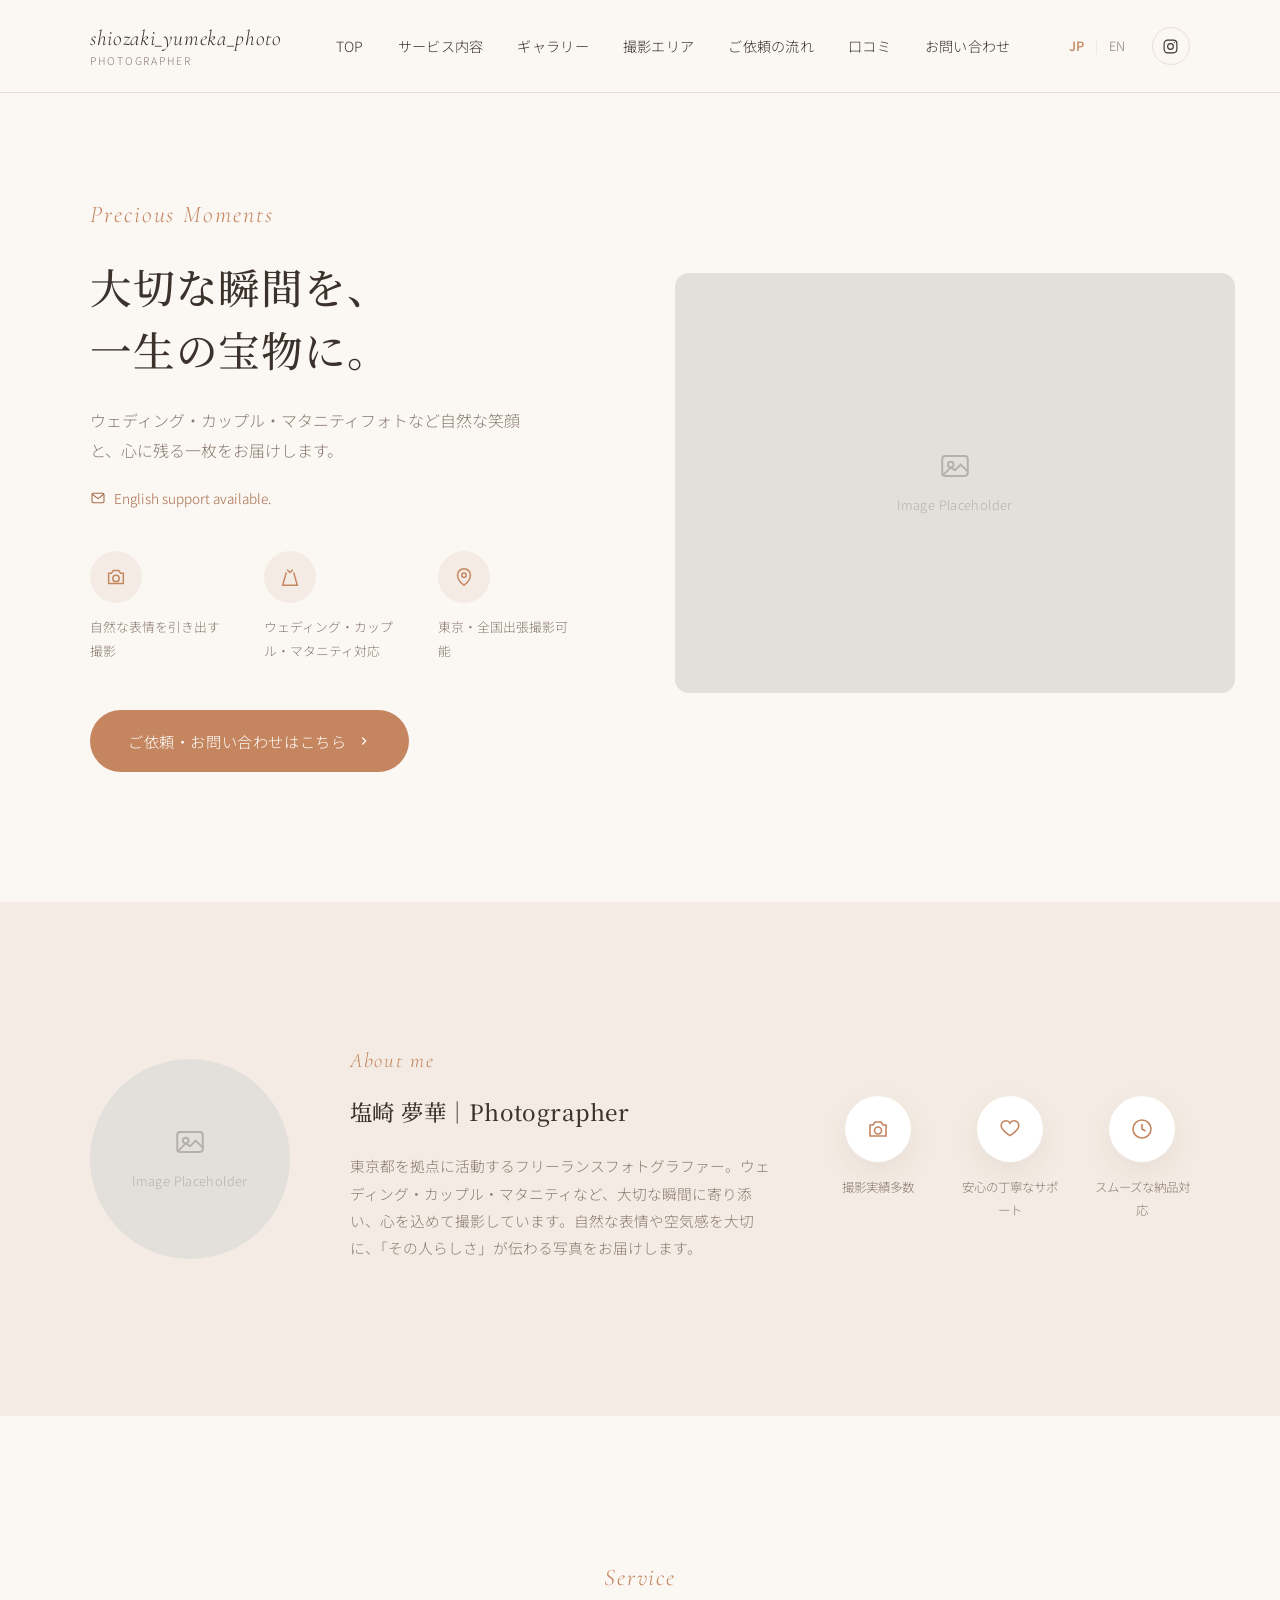
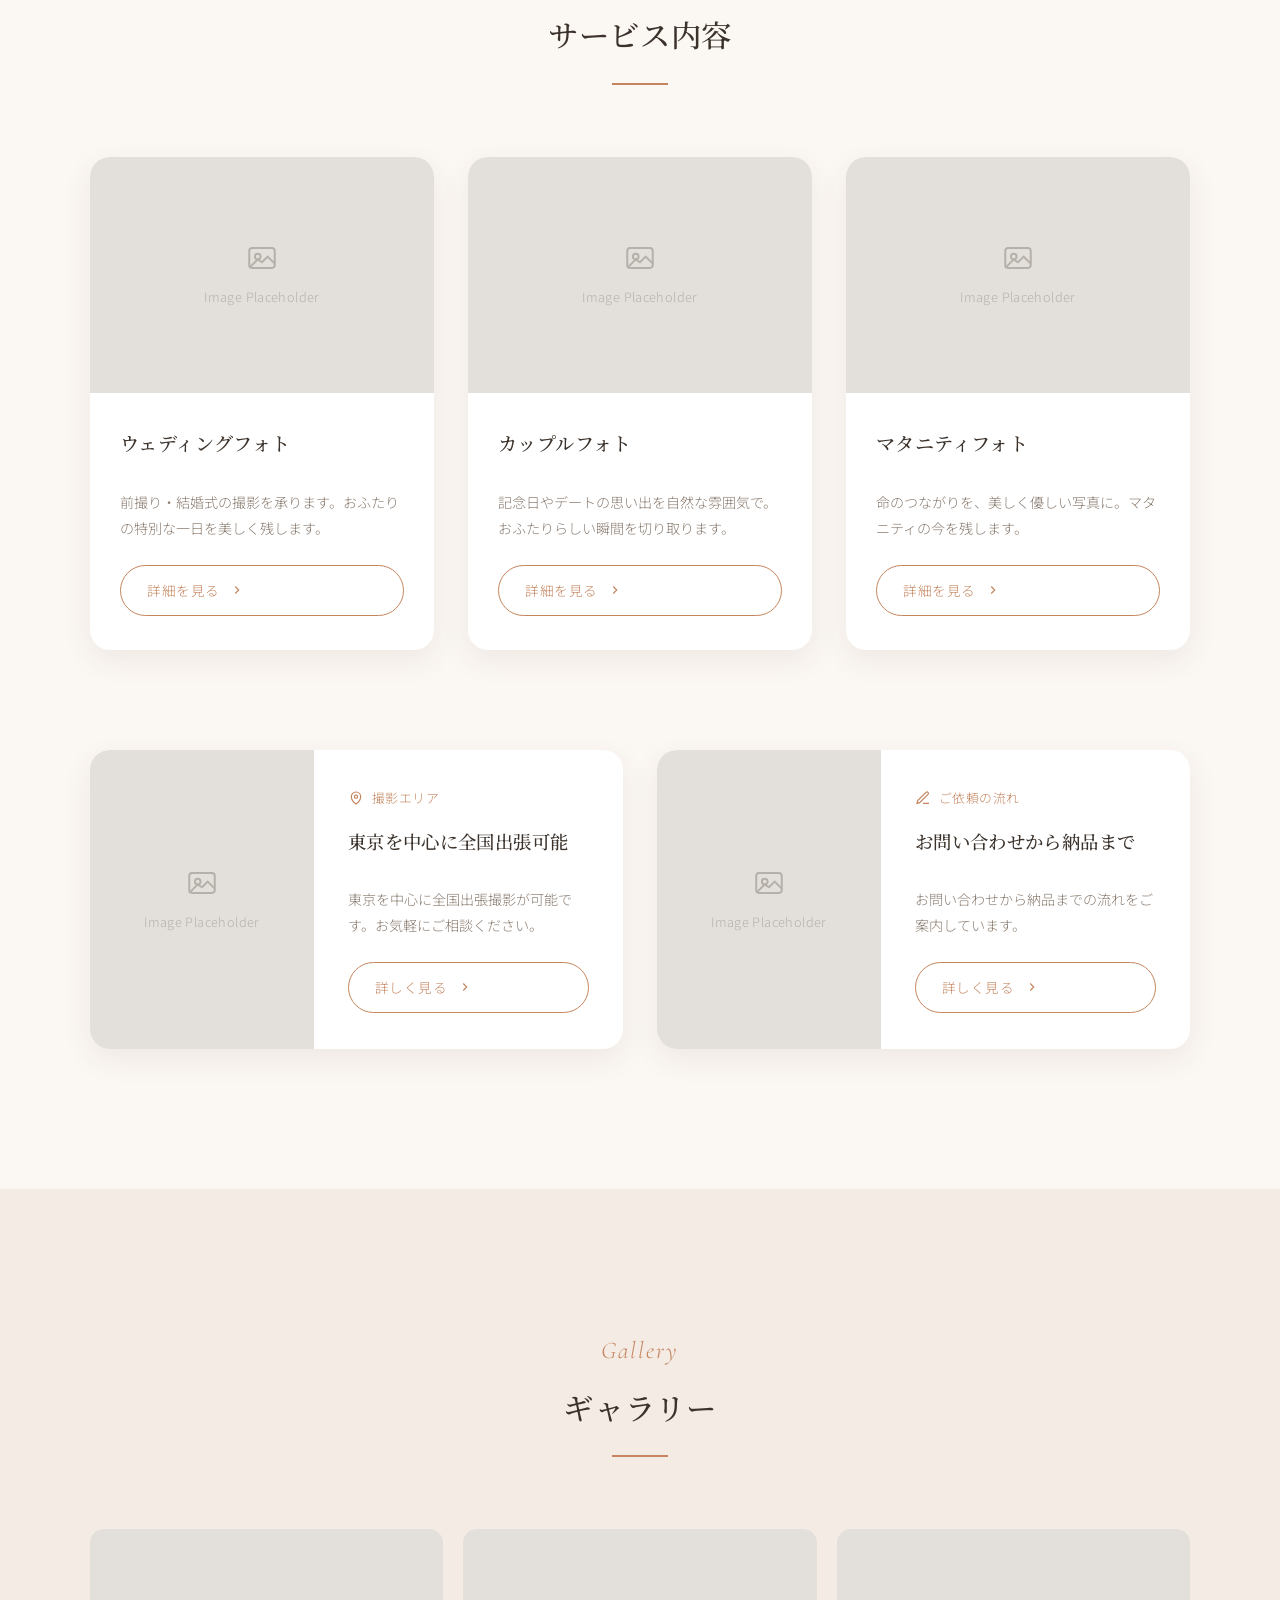
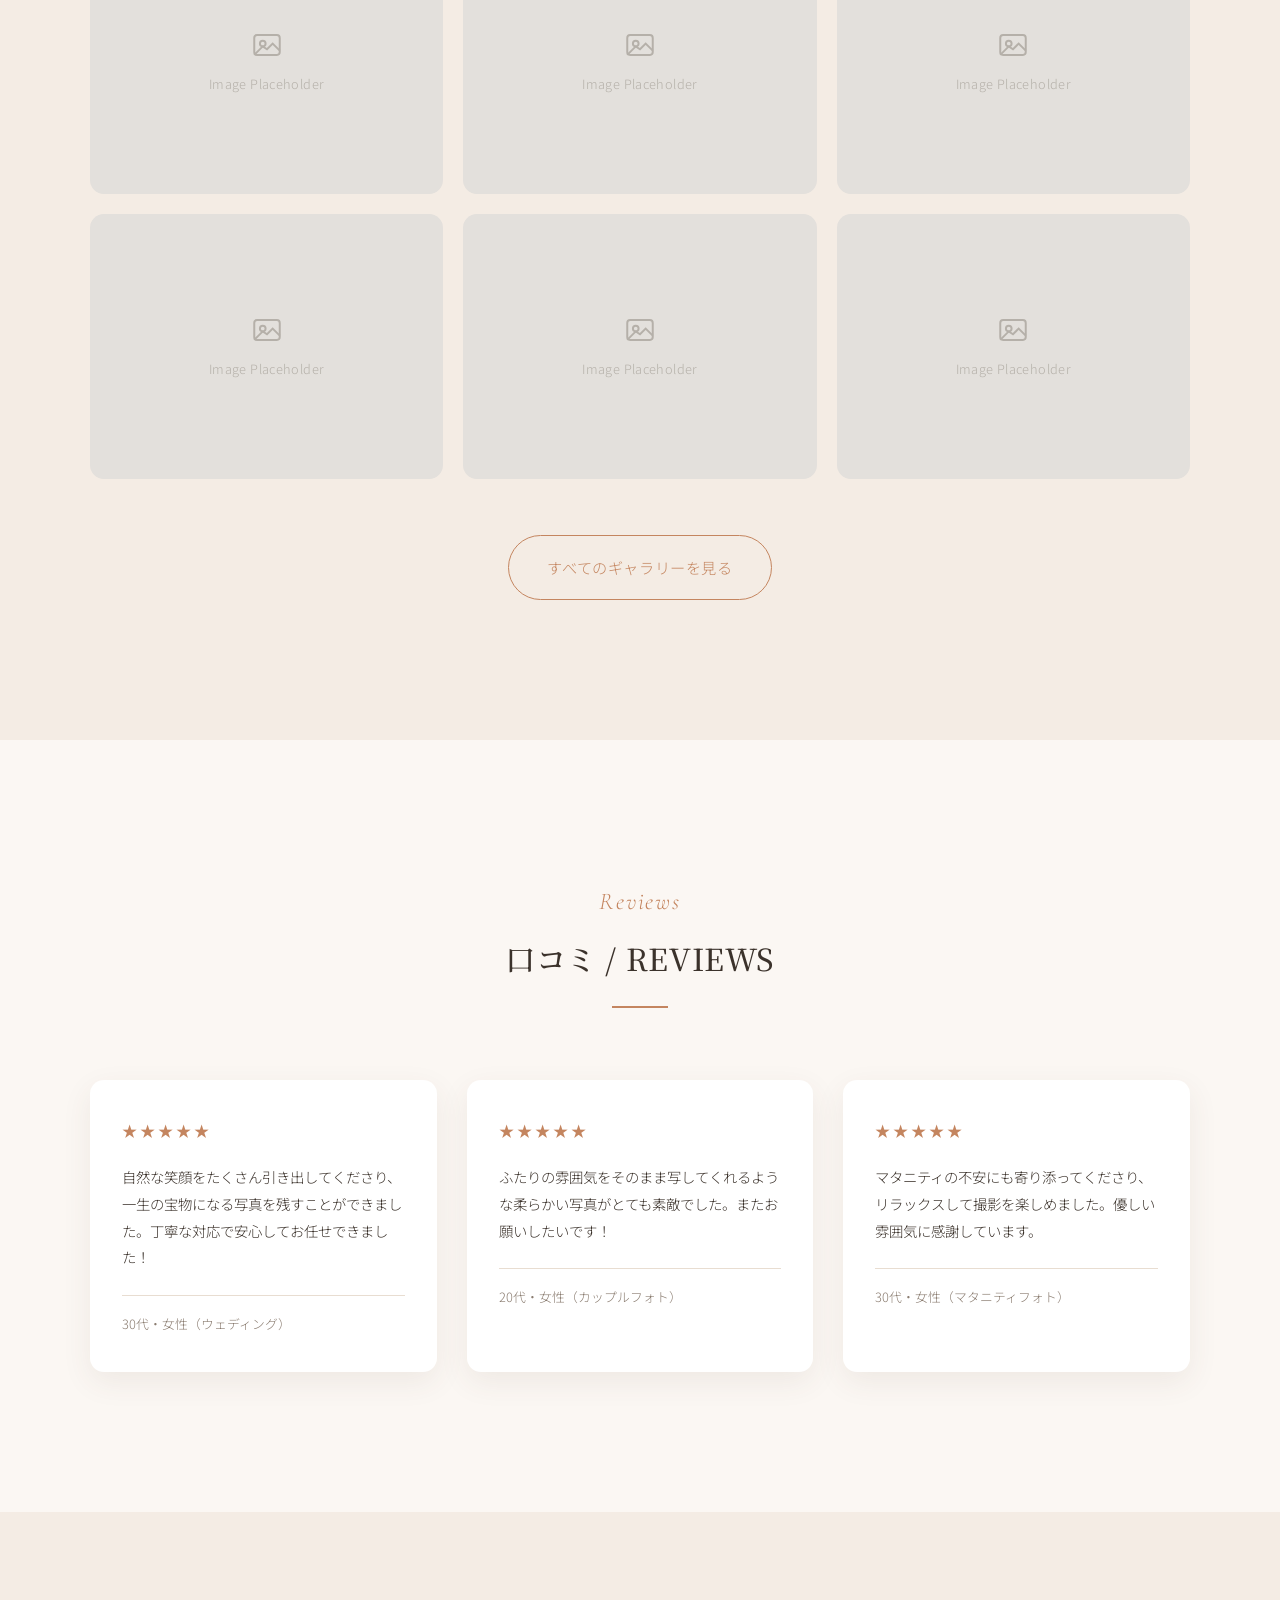
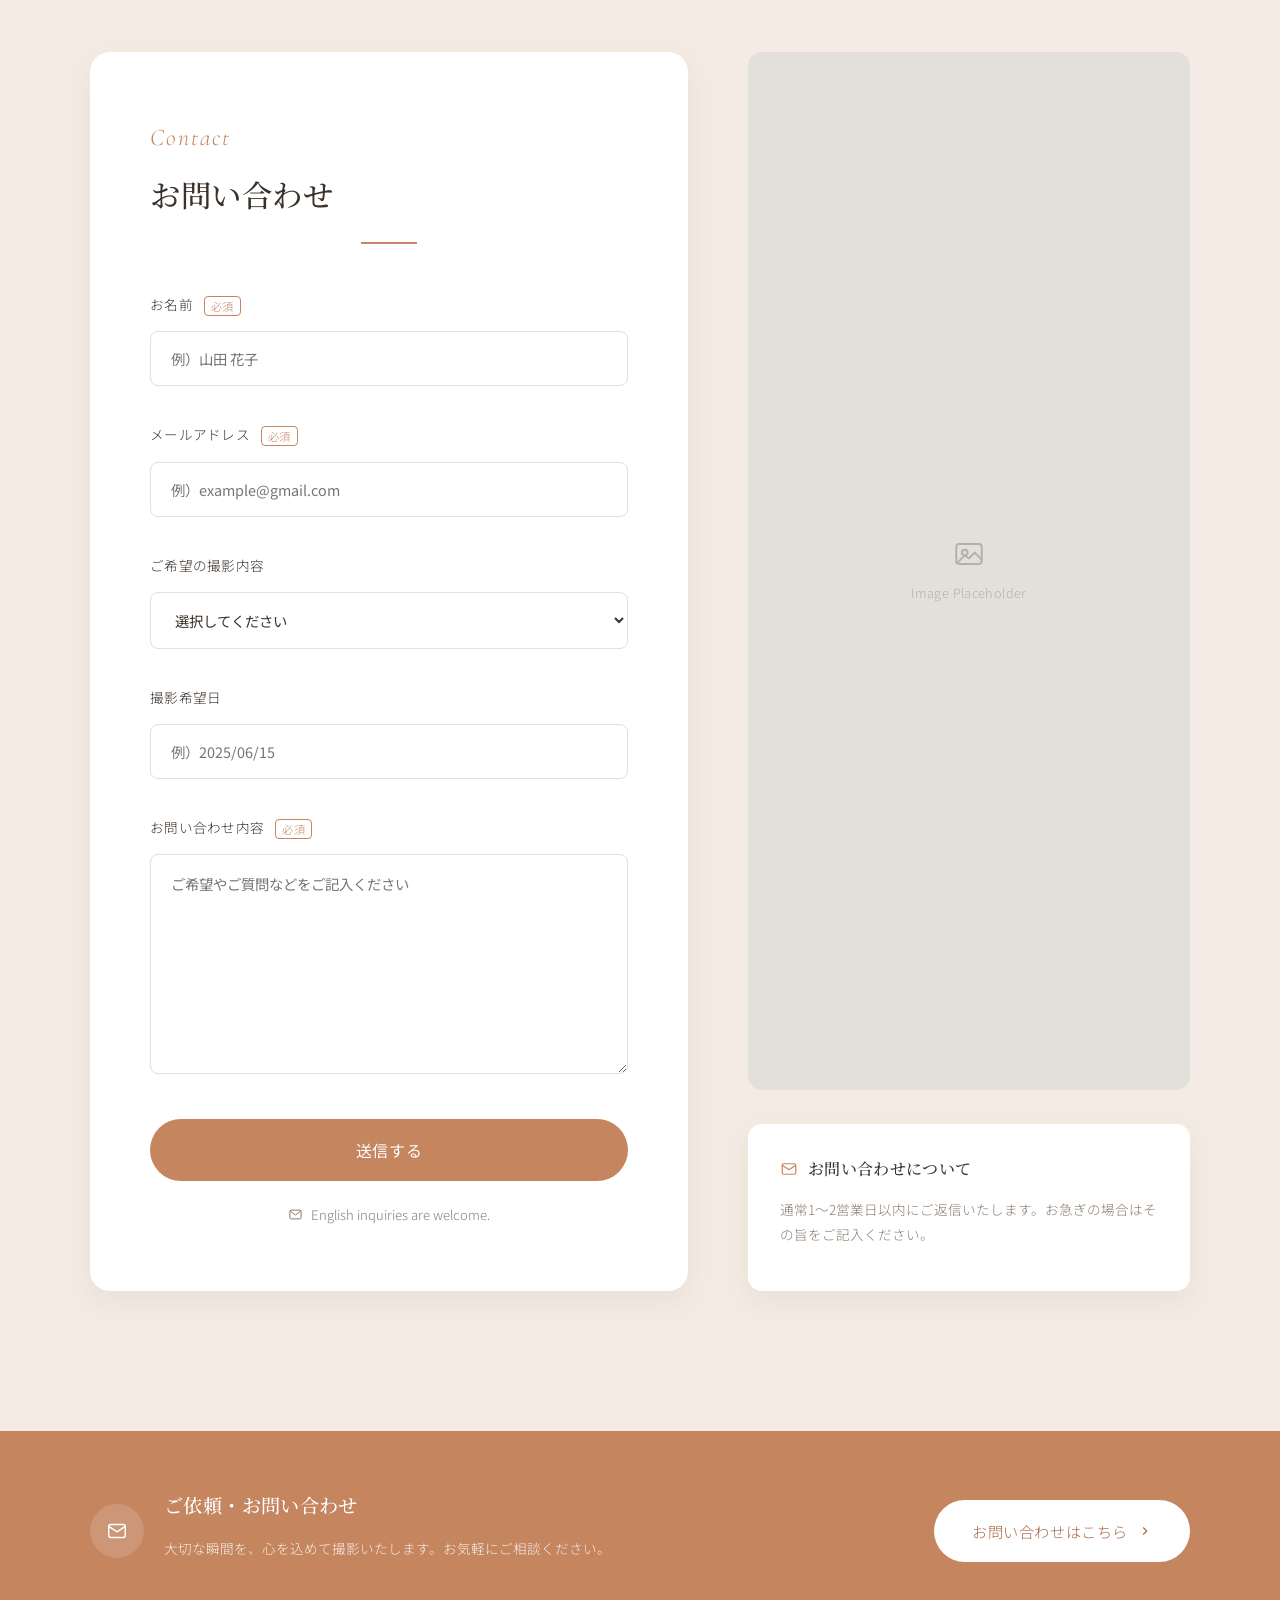
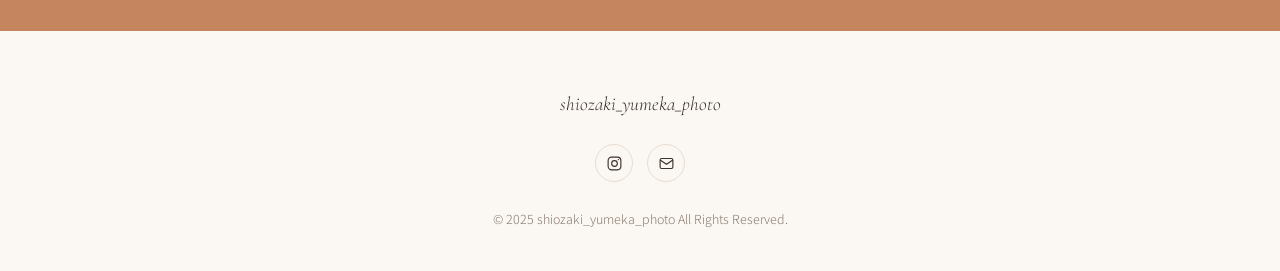
==== index.html @ 01658883 "Build shiozaki_yumeka_photo LP with expanded sections, Instagram links, and English page Add spaciou" ====
<!DOCTYPE html>
<html lang="ja">
<head>
<meta charset="UTF-8">
<meta name="viewport" content="width=device-width, initial-scale=1.0">
<title>shiozaki_yumeka_photo | 塩崎夢華 フォトグラファー</title>
<meta name="description" content="東京を拠点に活動するフォトグラファー・塩崎夢華。ウェディング、カップル、マタニティフォトなど大切な瞬間を自然な一枚に。">
<link rel="stylesheet" href="css/style.css">
</head>
<body>

<!-- ============ HEADER ============ -->
<header class="site-header">
  <div class="container">
    <a href="#top" class="brand">
      <span class="brand-name">shiozaki_yumeka_photo</span>
      <span class="brand-sub">Photographer</span>
    </a>

    <nav class="main-nav">
      <ul>
        <li><a href="#top">TOP</a></li>
        <li><a href="#service">サービス内容</a></li>
        <li><a href="#gallery">ギャラリー</a></li>
        <li><a href="#area">撮影エリア</a></li>
        <li><a href="#flow">ご依頼の流れ</a></li>
        <li><a href="#reviews">口コミ</a></li>
        <li><a href="#contact">お問い合わせ</a></li>
      </ul>
    </nav>

    <div class="header-actions">
      <div class="lang-switch">
        <a href="index.html" class="active">JP</a>
        <span class="divider">|</span>
        <a href="en/index.html">EN</a>
      </div>
      <a class="icon-btn" href="https://www.instagram.com/shiozaki_yumeka_photo/" target="_blank" rel="noopener" aria-label="Instagram">
        <svg viewBox="0 0 24 24" fill="none" stroke="currentColor" stroke-width="1.6"><rect x="3" y="3" width="18" height="18" rx="5"/><circle cx="12" cy="12" r="4"/><circle cx="17.5" cy="6.5" r="1" fill="currentColor" stroke="none"/></svg>
      </a>
      <button class="nav-toggle" aria-label="メニュー">
        <span></span><span></span><span></span>
      </button>
    </div>
  </div>
</header>

<!-- ============ HERO ============ -->
<section class="hero" id="top">
  <div class="container">
    <div class="hero-copy">
      <span class="eyebrow">Precious Moments</span>
      <h1>大切な瞬間を、<br>一生の宝物に。</h1>
      <p class="lead">ウェディング・カップル・マタニティフォトなど自然な笑顔と、心に残る一枚をお届けします。</p>
      <div class="support-note">
        <svg viewBox="0 0 24 24" fill="none" stroke="currentColor" stroke-width="1.6"><path d="M3 6l9 7 9-7"/><rect x="3" y="5" width="18" height="14" rx="2"/></svg>
        English support available.
      </div>

      <ul class="hero-features">
        <li>
          <span class="icon-circle">
            <svg viewBox="0 0 24 24" fill="none" stroke="currentColor" stroke-width="1.6"><path d="M4 8h3l2-3h6l2 3h3v11H4z"/><circle cx="12" cy="13.5" r="3.5"/></svg>
          </span>
          自然な表情を引き出す撮影
        </li>
        <li>
          <span class="icon-circle">
            <svg viewBox="0 0 24 24" fill="none" stroke="currentColor" stroke-width="1.6"><path d="M9 4l3 3 3-3M8 7l-4 14h16L16 7"/></svg>
          </span>
          ウェディング・カップル・マタニティ対応
        </li>
        <li>
          <span class="icon-circle">
            <svg viewBox="0 0 24 24" fill="none" stroke="currentColor" stroke-width="1.6"><path d="M12 21s-7-5.2-7-11a7 7 0 0 1 14 0c0 5.8-7 11-7 11z"/><circle cx="12" cy="10" r="2.4"/></svg>
          </span>
          東京・全国出張撮影可能
        </li>
      </ul>

      <a href="#contact" class="btn">
        ご依頼・お問い合わせはこちら
        <svg viewBox="0 0 24 24" fill="none" stroke="currentColor" stroke-width="2"><path d="M9 6l6 6-6 6"/></svg>
      </a>
    </div>

    <div class="hero-media">
      <div class="ph">
        <div class="ph-inner">
          <svg viewBox="0 0 24 24" fill="none" stroke="currentColor" stroke-width="1.4"><rect x="3" y="5" width="18" height="14" rx="2"/><circle cx="9" cy="11" r="2"/><path d="M21 16l-5-5-4 4-3-2-6 6"/></svg>
          Image Placeholder
        </div>
      </div>
    </div>
  </div>
</section>

<!-- ============ ABOUT ============ -->
<section class="about" id="about">
  <div class="container">
    <div class="about-photo">
      <div class="ph">
        <div class="ph-inner">
          <svg viewBox="0 0 24 24" fill="none" stroke="currentColor" stroke-width="1.4"><rect x="3" y="5" width="18" height="14" rx="2"/><circle cx="9" cy="11" r="2"/><path d="M21 16l-5-5-4 4-3-2-6 6"/></svg>
          Image Placeholder
        </div>
      </div>
    </div>

    <div class="about-body">
      <span class="eyebrow">About me</span>
      <h3>塩崎 夢華｜Photographer</h3>
      <p>東京都を拠点に活動するフリーランスフォトグラファー。ウェディング・カップル・マタニティなど、大切な瞬間に寄り添い、心を込めて撮影しています。自然な表情や空気感を大切に、「その人らしさ」が伝わる写真をお届けします。</p>
    </div>

    <ul class="about-stats">
      <li>
        <span class="icon-circle">
          <svg viewBox="0 0 24 24" fill="none" stroke="currentColor" stroke-width="1.6"><path d="M4 8h3l2-3h6l2 3h3v11H4z"/><circle cx="12" cy="13.5" r="3.5"/></svg>
        </span>
        撮影実績多数
      </li>
      <li>
        <span class="icon-circle">
          <svg viewBox="0 0 24 24" fill="none" stroke="currentColor" stroke-width="1.6"><path d="M20.8 8.6c0 5-8.8 10-8.8 10s-8.8-5-8.8-10a4.8 4.8 0 0 1 8.8-2.6 4.8 4.8 0 0 1 8.8 2.6z"/></svg>
        </span>
        安心の丁寧なサポート
      </li>
      <li>
        <span class="icon-circle">
          <svg viewBox="0 0 24 24" fill="none" stroke="currentColor" stroke-width="1.6"><circle cx="12" cy="12" r="9"/><path d="M12 7v5l3.5 2"/></svg>
        </span>
        スムーズな納品対応
      </li>
    </ul>
  </div>
</section>

<!-- ============ SERVICE ============ -->
<section class="service" id="service">
  <div class="container">
    <div class="section-head">
      <span class="eyebrow">Service</span>
      <h2>サービス内容</h2>
    </div>

    <div class="service-grid">
      <div class="card">
        <div class="ph">
          <div class="ph-inner">
            <svg viewBox="0 0 24 24" fill="none" stroke="currentColor" stroke-width="1.4"><rect x="3" y="5" width="18" height="14" rx="2"/><circle cx="9" cy="11" r="2"/><path d="M21 16l-5-5-4 4-3-2-6 6"/></svg>
            Image Placeholder
          </div>
        </div>
        <div class="card-body">
          <h3>ウェディングフォト</h3>
          <p>前撮り・結婚式の撮影を承ります。おふたりの特別な一日を美しく残します。</p>
          <a href="#contact" class="btn outline small">
            詳細を見る
            <svg viewBox="0 0 24 24" fill="none" stroke="currentColor" stroke-width="2"><path d="M9 6l6 6-6 6"/></svg>
          </a>
        </div>
      </div>

      <div class="card">
        <div class="ph">
          <div class="ph-inner">
            <svg viewBox="0 0 24 24" fill="none" stroke="currentColor" stroke-width="1.4"><rect x="3" y="5" width="18" height="14" rx="2"/><circle cx="9" cy="11" r="2"/><path d="M21 16l-5-5-4 4-3-2-6 6"/></svg>
            Image Placeholder
          </div>
        </div>
        <div class="card-body">
          <h3>カップルフォト</h3>
          <p>記念日やデートの思い出を自然な雰囲気で。おふたりらしい瞬間を切り取ります。</p>
          <a href="#contact" class="btn outline small">
            詳細を見る
            <svg viewBox="0 0 24 24" fill="none" stroke="currentColor" stroke-width="2"><path d="M9 6l6 6-6 6"/></svg>
          </a>
        </div>
      </div>

      <div class="card">
        <div class="ph">
          <div class="ph-inner">
            <svg viewBox="0 0 24 24" fill="none" stroke="currentColor" stroke-width="1.4"><rect x="3" y="5" width="18" height="14" rx="2"/><circle cx="9" cy="11" r="2"/><path d="M21 16l-5-5-4 4-3-2-6 6"/></svg>
            Image Placeholder
          </div>
        </div>
        <div class="card-body">
          <h3>マタニティフォト</h3>
          <p>命のつながりを、美しく優しい写真に。マタニティの今を残します。</p>
          <a href="#contact" class="btn outline small">
            詳細を見る
            <svg viewBox="0 0 24 24" fill="none" stroke="currentColor" stroke-width="2"><path d="M9 6l6 6-6 6"/></svg>
          </a>
        </div>
      </div>
    </div>
  </div>
</section>

<!-- ============ AREA & FLOW (near Service) ============ -->
<section class="area-flow">
  <div class="container">
    <div class="area-flow-grid">
      <div class="card" id="area">
        <div class="ph">
          <div class="ph-inner">
            <svg viewBox="0 0 24 24" fill="none" stroke="currentColor" stroke-width="1.4"><rect x="3" y="5" width="18" height="14" rx="2"/><circle cx="9" cy="11" r="2"/><path d="M21 16l-5-5-4 4-3-2-6 6"/></svg>
            Image Placeholder
          </div>
        </div>
        <div class="card-body">
          <span class="tag">
            <svg viewBox="0 0 24 24" fill="none" stroke="currentColor" stroke-width="1.8"><path d="M12 21s-7-5.2-7-11a7 7 0 0 1 14 0c0 5.8-7 11-7 11z"/><circle cx="12" cy="10" r="2.4"/></svg>
            撮影エリア
          </span>
          <h3>東京を中心に全国出張可能</h3>
          <p>東京を中心に全国出張撮影が可能です。お気軽にご相談ください。</p>
          <a href="#contact" class="btn outline small">
            詳しく見る
            <svg viewBox="0 0 24 24" fill="none" stroke="currentColor" stroke-width="2"><path d="M9 6l6 6-6 6"/></svg>
          </a>
        </div>
      </div>

      <div class="card" id="flow">
        <div class="ph">
          <div class="ph-inner">
            <svg viewBox="0 0 24 24" fill="none" stroke="currentColor" stroke-width="1.4"><rect x="3" y="5" width="18" height="14" rx="2"/><circle cx="9" cy="11" r="2"/><path d="M21 16l-5-5-4 4-3-2-6 6"/></svg>
            Image Placeholder
          </div>
        </div>
        <div class="card-body">
          <span class="tag">
            <svg viewBox="0 0 24 24" fill="none" stroke="currentColor" stroke-width="1.8"><path d="M12 20h9M16.5 3.5a2.1 2.1 0 0 1 3 3L7 19l-4 1 1-4z"/></svg>
            ご依頼の流れ
          </span>
          <h3>お問い合わせから納品まで</h3>
          <p>お問い合わせから納品までの流れをご案内しています。</p>
          <a href="#contact" class="btn outline small">
            詳しく見る
            <svg viewBox="0 0 24 24" fill="none" stroke="currentColor" stroke-width="2"><path d="M9 6l6 6-6 6"/></svg>
          </a>
        </div>
      </div>
    </div>
  </div>
</section>

<!-- ============ GALLERY ============ -->
<section class="gallery" id="gallery">
  <div class="container">
    <div class="section-head">
      <span class="eyebrow">Gallery</span>
      <h2>ギャラリー</h2>
    </div>

    <div class="gallery-grid">
      <div class="ph"><div class="ph-inner"><svg viewBox="0 0 24 24" fill="none" stroke="currentColor" stroke-width="1.4"><rect x="3" y="5" width="18" height="14" rx="2"/><circle cx="9" cy="11" r="2"/><path d="M21 16l-5-5-4 4-3-2-6 6"/></svg>Image Placeholder</div></div>
      <div class="ph"><div class="ph-inner"><svg viewBox="0 0 24 24" fill="none" stroke="currentColor" stroke-width="1.4"><rect x="3" y="5" width="18" height="14" rx="2"/><circle cx="9" cy="11" r="2"/><path d="M21 16l-5-5-4 4-3-2-6 6"/></svg>Image Placeholder</div></div>
      <div class="ph"><div class="ph-inner"><svg viewBox="0 0 24 24" fill="none" stroke="currentColor" stroke-width="1.4"><rect x="3" y="5" width="18" height="14" rx="2"/><circle cx="9" cy="11" r="2"/><path d="M21 16l-5-5-4 4-3-2-6 6"/></svg>Image Placeholder</div></div>
      <div class="ph"><div class="ph-inner"><svg viewBox="0 0 24 24" fill="none" stroke="currentColor" stroke-width="1.4"><rect x="3" y="5" width="18" height="14" rx="2"/><circle cx="9" cy="11" r="2"/><path d="M21 16l-5-5-4 4-3-2-6 6"/></svg>Image Placeholder</div></div>
      <div class="ph"><div class="ph-inner"><svg viewBox="0 0 24 24" fill="none" stroke="currentColor" stroke-width="1.4"><rect x="3" y="5" width="18" height="14" rx="2"/><circle cx="9" cy="11" r="2"/><path d="M21 16l-5-5-4 4-3-2-6 6"/></svg>Image Placeholder</div></div>
      <div class="ph"><div class="ph-inner"><svg viewBox="0 0 24 24" fill="none" stroke="currentColor" stroke-width="1.4"><rect x="3" y="5" width="18" height="14" rx="2"/><circle cx="9" cy="11" r="2"/><path d="M21 16l-5-5-4 4-3-2-6 6"/></svg>Image Placeholder</div></div>
    </div>

    <div class="gallery-cta">
      <a href="#" class="btn outline">すべてのギャラリーを見る</a>
    </div>
  </div>
</section>

<!-- ============ REVIEWS ============ -->
<section class="reviews" id="reviews">
  <div class="container">
    <div class="section-head">
      <span class="eyebrow">Reviews</span>
      <h2>口コミ / REVIEWS</h2>
    </div>

    <div class="reviews-grid">
      <div class="review-card">
        <div class="stars">★★★★★</div>
        <p>自然な笑顔をたくさん引き出してくださり、一生の宝物になる写真を残すことができました。丁寧な対応で安心してお任せできました！</p>
        <div class="review-meta">30代・女性（ウェディング）</div>
      </div>
      <div class="review-card">
        <div class="stars">★★★★★</div>
        <p>ふたりの雰囲気をそのまま写してくれるような柔らかい写真がとても素敵でした。またお願いしたいです！</p>
        <div class="review-meta">20代・女性（カップルフォト）</div>
      </div>
      <div class="review-card">
        <div class="stars">★★★★★</div>
        <p>マタニティの不安にも寄り添ってくださり、リラックスして撮影を楽しめました。優しい雰囲気に感謝しています。</p>
        <div class="review-meta">30代・女性（マタニティフォト）</div>
      </div>
    </div>
  </div>
</section>

<!-- ============ CONTACT ============ -->
<section class="contact" id="contact">
  <div class="container">
    <form class="contact-form">
      <div class="section-head" style="text-align:left; margin-bottom:48px;">
        <span class="eyebrow">Contact</span>
        <h2 style="text-align:left;">お問い合わせ</h2>
      </div>

      <div class="field">
        <label>お名前 <span class="req">必須</span></label>
        <input type="text" placeholder="例）山田 花子">
      </div>

      <div class="field">
        <label>メールアドレス <span class="req">必須</span></label>
        <input type="email" placeholder="例）example@gmail.com">
      </div>

      <div class="field">
        <label>ご希望の撮影内容</label>
        <select>
          <option>選択してください</option>
          <option>ウェディングフォト</option>
          <option>カップルフォト</option>
          <option>マタニティフォト</option>
          <option>その他</option>
        </select>
      </div>

      <div class="field">
        <label>撮影希望日</label>
        <input type="text" placeholder="例）2025/06/15">
      </div>

      <div class="field">
        <label>お問い合わせ内容 <span class="req">必須</span></label>
        <textarea placeholder="ご希望やご質問などをご記入ください"></textarea>
      </div>

      <button type="submit" class="btn">送信する</button>

      <div class="form-note">
        <svg viewBox="0 0 24 24" fill="none" stroke="currentColor" stroke-width="1.6"><path d="M3 6l9 7 9-7"/><rect x="3" y="5" width="18" height="14" rx="2"/></svg>
        English inquiries are welcome.
      </div>
    </form>

    <div class="contact-media">
      <div class="ph">
        <div class="ph-inner">
          <svg viewBox="0 0 24 24" fill="none" stroke="currentColor" stroke-width="1.4"><rect x="3" y="5" width="18" height="14" rx="2"/><circle cx="9" cy="11" r="2"/><path d="M21 16l-5-5-4 4-3-2-6 6"/></svg>
          Image Placeholder
        </div>
      </div>

      <div class="contact-info-card">
        <h4>
          <svg viewBox="0 0 24 24" fill="none" stroke="currentColor" stroke-width="1.6"><rect x="3" y="5" width="18" height="14" rx="2"/><path d="M3 7l9 6 9-6"/></svg>
          お問い合わせについて
        </h4>
        <p>通常1〜2営業日以内にご返信いたします。お急ぎの場合はその旨をご記入ください。</p>
      </div>
    </div>
  </div>
</section>

<!-- ============ CTA BANNER ============ -->
<section class="cta-banner">
  <div class="container">
    <div class="cta-banner-left">
      <span class="icon-circle">
        <svg viewBox="0 0 24 24" fill="none" stroke="currentColor" stroke-width="1.6"><rect x="3" y="5" width="18" height="14" rx="2"/><path d="M3 7l9 6 9-6"/></svg>
      </span>
      <div>
        <h3>ご依頼・お問い合わせ</h3>
        <p>大切な瞬間を、心を込めて撮影いたします。お気軽にご相談ください。</p>
      </div>
    </div>
    <a href="#contact" class="btn">
      お問い合わせはこちら
      <svg viewBox="0 0 24 24" fill="none" stroke="currentColor" stroke-width="2"><path d="M9 6l6 6-6 6"/></svg>
    </a>
  </div>
</section>

<!-- ============ FOOTER ============ -->
<footer class="site-footer">
  <div class="container">
    <div class="footer-brand">shiozaki_yumeka_photo</div>
    <div class="footer-social">
      <a class="icon-btn" href="https://www.instagram.com/shiozaki_yumeka_photo/" target="_blank" rel="noopener" aria-label="Instagram">
        <svg viewBox="0 0 24 24" fill="none" stroke="currentColor" stroke-width="1.6"><rect x="3" y="3" width="18" height="18" rx="5"/><circle cx="12" cy="12" r="4"/><circle cx="17.5" cy="6.5" r="1" fill="currentColor" stroke="none"/></svg>
      </a>
      <a class="icon-btn" href="mailto:info@example.com" aria-label="Mail">
        <svg viewBox="0 0 24 24" fill="none" stroke="currentColor" stroke-width="1.6"><rect x="3" y="5" width="18" height="14" rx="2"/><path d="M3 7l9 6 9-6"/></svg>
      </a>
    </div>
    <div class="footer-bottom">© 2025 shiozaki_yumeka_photo All Rights Reserved.</div>
  </div>
</footer>

<script src="js/main.js"></script>
</body>
</html>
---- css/style.css ----
/* ===========================================================
   shiozaki_yumeka_photo — LP stylesheet
   =========================================================== */

@import url('https://fonts.googleapis.com/css2?family=Noto+Serif+JP:wght@400;500;600&family=Noto+Sans+JP:wght@300;400;500;700&family=Cormorant+Garamond:ital@0;1&display=swap');

:root {
  --bg: #fbf7f3;
  --bg-alt: #f4ece4;
  --bg-card: #ffffff;
  --accent: #c4855f;
  --accent-dark: #a86a48;
  --text: #3b322b;
  --text-light: #8a7c70;
  --border: #e8ddd1;
  --ph-bg: #e3e0dc;
  --ph-icon: #b5b0a9;
  --shadow: 0 10px 30px rgba(90, 65, 45, 0.08);
  --radius-lg: 20px;
  --radius-md: 14px;
  --radius-sm: 8px;
  --section-pad: 140px;
}

* { box-sizing: border-box; }

html { scroll-behavior: smooth; }

html, body {
  overflow-x: hidden;
  max-width: 100%;
}

body {
  margin: 0;
  font-family: "Noto Sans JP", "Hiragino Sans", sans-serif;
  color: var(--text);
  background: var(--bg);
  line-height: 1.85;
  font-weight: 300;
  -webkit-font-smoothing: antialiased;
}

h1, h2, h3, h4 {
  font-family: "Noto Serif JP", serif;
  font-weight: 500;
  margin: 0;
  letter-spacing: 0.02em;
}

a { text-decoration: none; color: inherit; }
ul { list-style: none; margin: 0; padding: 0; }
img { max-width: 100%; display: block; }
button { font-family: inherit; cursor: pointer; }

.container {
  max-width: 1180px;
  margin: 0 auto;
  padding: 0 40px;
}

.eyebrow {
  display: block;
  font-family: "Cormorant Garamond", serif;
  font-style: italic;
  font-size: 1.5rem;
  color: var(--accent);
  letter-spacing: 0.08em;
  margin-bottom: 6px;
}

.section-head {
  text-align: center;
  margin-bottom: 72px;
}

.section-head h2 {
  font-size: 1.9rem;
  position: relative;
  padding-bottom: 22px;
}

.section-head h2::after {
  content: "";
  position: absolute;
  bottom: 0;
  left: 50%;
  transform: translateX(-50%);
  width: 56px;
  height: 2px;
  background: var(--accent);
}

.btn {
  display: inline-flex;
  align-items: center;
  gap: 10px;
  padding: 17px 38px;
  border-radius: 999px;
  background: var(--accent);
  color: #fff;
  font-size: 0.95rem;
  letter-spacing: 0.04em;
  border: none;
  transition: background 0.25s ease, transform 0.25s ease;
  white-space: nowrap;
}

.btn:hover { background: var(--accent-dark); transform: translateY(-2px); }

.btn.outline {
  background: transparent;
  color: var(--accent);
  border: 1px solid var(--accent);
}

.btn.outline:hover { background: var(--accent); color: #fff; }

.btn.small { padding: 12px 26px; font-size: 0.85rem; }

.btn svg { width: 14px; height: 14px; flex-shrink: 0; }

/* ---------- placeholder image block ---------- */
.ph {
  background: var(--ph-bg);
  border-radius: var(--radius-md);
  display: flex;
  align-items: center;
  justify-content: center;
  color: var(--ph-icon);
  min-height: 180px;
}

.ph .ph-inner {
  display: flex;
  flex-direction: column;
  align-items: center;
  gap: 10px;
  font-size: 0.8rem;
  letter-spacing: 0.03em;
}

.ph svg { width: 34px; height: 34px; }

/* =========================================================
   HEADER
   ========================================================= */
.site-header {
  position: sticky;
  top: 0;
  z-index: 100;
  background: rgba(251, 247, 243, 0.94);
  backdrop-filter: blur(8px);
  border-bottom: 1px solid var(--border);
}

.site-header .container {
  display: flex;
  align-items: center;
  justify-content: space-between;
  height: 92px;
}

.brand {
  display: flex;
  flex-direction: column;
  line-height: 1.3;
}

.brand .brand-name {
  font-family: "Cormorant Garamond", serif;
  font-style: italic;
  font-size: 1.35rem;
  letter-spacing: 0.03em;
  color: var(--text);
  overflow-wrap: anywhere;
}

.brand .brand-sub {
  font-size: 0.66rem;
  letter-spacing: 0.18em;
  color: var(--text-light);
  text-transform: uppercase;
  margin-top: 2px;
}

.main-nav {
  display: flex;
  align-items: center;
  gap: 40px;
}

.main-nav ul {
  display: flex;
  gap: 34px;
}

.main-nav a {
  font-size: 0.88rem;
  letter-spacing: 0.02em;
  position: relative;
  padding: 6px 0;
}

.main-nav a::after {
  content: "";
  position: absolute;
  left: 0; right: 0; bottom: 0;
  height: 1px;
  background: var(--accent);
  transform: scaleX(0);
  transform-origin: right;
  transition: transform 0.25s ease;
}

.main-nav a:hover::after { transform: scaleX(1); transform-origin: left; }

.header-actions {
  display: flex;
  align-items: center;
  gap: 22px;
}

.lang-switch {
  display: flex;
  align-items: center;
  gap: 6px;
  font-size: 0.8rem;
  letter-spacing: 0.05em;
  color: var(--text-light);
}

.lang-switch a { padding: 2px 4px; }
.lang-switch a.active { color: var(--accent); font-weight: 500; }
.lang-switch .divider { color: var(--border); }

.icon-btn {
  width: 38px;
  height: 38px;
  border-radius: 50%;
  border: 1px solid var(--border);
  display: flex;
  align-items: center;
  justify-content: center;
  color: var(--text);
  transition: all 0.25s ease;
  flex-shrink: 0;
}

.icon-btn svg { width: 17px; height: 17px; }

.icon-btn:hover {
  background: var(--accent);
  border-color: var(--accent);
  color: #fff;
}

.nav-toggle {
  display: none;
  flex-direction: column;
  gap: 5px;
  width: 26px;
  background: none;
  border: none;
  padding: 4px;
}

.nav-toggle span {
  height: 2px;
  background: var(--text);
  border-radius: 2px;
  transition: transform 0.25s ease, opacity 0.25s ease;
}

.nav-toggle.active span:nth-child(1) { transform: translateY(7px) rotate(45deg); }
.nav-toggle.active span:nth-child(2) { opacity: 0; }
.nav-toggle.active span:nth-child(3) { transform: translateY(-7px) rotate(-45deg); }

@media (max-width: 960px) {
  .main-nav {
    position: fixed;
    top: 92px;
    left: 0;
    right: 0;
    background: var(--bg);
    border-bottom: 1px solid var(--border);
    max-height: 0;
    overflow: hidden;
    transition: max-height 0.3s ease;
  }

  .main-nav.open { max-height: 400px; }

  .main-nav ul {
    display: flex;
    flex-direction: column;
    gap: 0;
    padding: 10px 40px 20px;
  }

  .main-nav ul li a {
    display: block;
    padding: 14px 0;
    border-bottom: 1px solid var(--border);
  }
}

/* =========================================================
   HERO
   ========================================================= */
.hero {
  padding: 100px 0 130px;
}

.hero .container {
  display: grid;
  grid-template-columns: 1fr 1fr;
  gap: 70px;
  align-items: center;
}

.hero .container > * { min-width: 0; }

.hero-copy .eyebrow { margin-bottom: 18px; }

.hero-copy h1 {
  font-size: 2.6rem;
  line-height: 1.5;
  margin-bottom: 26px;
}

.hero-copy p.lead {
  color: var(--text-light);
  font-size: 1rem;
  margin-bottom: 20px;
  max-width: 440px;
}

.support-note {
  display: inline-flex;
  align-items: center;
  gap: 8px;
  font-size: 0.85rem;
  color: var(--accent-dark);
  margin-bottom: 40px;
}

.support-note svg { width: 16px; height: 16px; }

.hero-features {
  display: flex;
  gap: 34px;
  margin-bottom: 48px;
}

.hero-features li {
  display: flex;
  flex-direction: column;
  align-items: flex-start;
  gap: 12px;
  max-width: 140px;
  font-size: 0.8rem;
  color: var(--text-light);
}

.hero-features .icon-circle {
  width: 52px;
  height: 52px;
  border-radius: 50%;
  background: var(--bg-alt);
  display: flex;
  align-items: center;
  justify-content: center;
  color: var(--accent);
}

.hero-features .icon-circle svg { width: 22px; height: 22px; }

.hero-media .ph { aspect-ratio: 4 / 3; min-height: 420px; }

/* =========================================================
   ABOUT
   ========================================================= */
.about {
  background: var(--bg-alt);
  padding: var(--section-pad) 0;
}

.about .container {
  display: grid;
  grid-template-columns: 200px 1fr auto;
  gap: 60px;
  align-items: center;
}

.about .container > * { min-width: 0; }

.about-photo .ph {
  width: 200px;
  height: 200px;
  border-radius: 50%;
  aspect-ratio: 1/1;
}

.about-body .eyebrow { font-size: 1.3rem; margin-bottom: 10px; }

.about-body h3 {
  font-size: 1.4rem;
  margin-bottom: 20px;
}

.about-body p {
  color: var(--text-light);
  font-size: 0.92rem;
  max-width: 480px;
}

.about-stats {
  display: flex;
  gap: 36px;
}

.about-stats li {
  display: flex;
  flex-direction: column;
  align-items: center;
  gap: 14px;
  font-size: 0.78rem;
  color: var(--text-light);
  text-align: center;
  width: 96px;
}

.about-stats .icon-circle {
  width: 66px;
  height: 66px;
  border-radius: 50%;
  background: #fff;
  box-shadow: var(--shadow);
  display: flex;
  align-items: center;
  justify-content: center;
  color: var(--accent);
}

.about-stats .icon-circle svg { width: 24px; height: 24px; }

/* =========================================================
   SERVICE
   ========================================================= */
.service { padding: var(--section-pad) 0 100px; }

.service-grid {
  display: grid;
  grid-template-columns: repeat(3, 1fr);
  gap: 34px;
}

.card {
  background: var(--bg-card);
  border-radius: var(--radius-lg);
  overflow: hidden;
  box-shadow: var(--shadow);
  display: flex;
  flex-direction: column;
}

.card .ph { border-radius: 0; aspect-ratio: 16/11; }

.card-body { padding: 32px 30px 34px; display: flex; flex-direction: column; flex: 1; }

.card-body h3 { font-size: 1.2rem; margin-bottom: 14px; }

.card-body p {
  color: var(--text-light);
  font-size: 0.88rem;
  flex: 1;
  margin-bottom: 24px;
}

/* ---- Area & Flow (moved next to Service) ---- */
.area-flow {
  padding: 0 0 var(--section-pad);
}

.area-flow-grid {
  display: grid;
  grid-template-columns: repeat(2, 1fr);
  gap: 34px;
}

.area-flow-grid .card {
  flex-direction: row;
  align-items: stretch;
}

.area-flow-grid .card .ph {
  width: 42%;
  border-radius: 0;
  aspect-ratio: auto;
  flex-shrink: 0;
}

.area-flow-grid .card-body {
  padding: 36px 34px;
  justify-content: center;
}

.area-flow-grid .card-body .tag {
  display: inline-flex;
  align-items: center;
  gap: 8px;
  color: var(--accent);
  font-size: 0.8rem;
  letter-spacing: 0.04em;
  margin-bottom: 14px;
}

.area-flow-grid .card-body .tag svg { width: 16px; height: 16px; }

.area-flow-grid .card-body h3 { font-size: 1.15rem; margin-bottom: 14px; }

/* =========================================================
   GALLERY
   ========================================================= */
.gallery { padding: var(--section-pad) 0; background: var(--bg-alt); }

.gallery-grid {
  display: grid;
  grid-template-columns: repeat(3, 1fr);
  gap: 20px;
  margin-bottom: 56px;
}

.gallery-grid .ph { aspect-ratio: 4/3; border-radius: var(--radius-md); }

.gallery-cta { text-align: center; }

/* =========================================================
   REVIEWS
   ========================================================= */
.reviews { padding: var(--section-pad) 0; }

.reviews-grid {
  display: grid;
  grid-template-columns: repeat(3, 1fr);
  gap: 30px;
}

.review-card {
  background: var(--bg-card);
  border-radius: var(--radius-md);
  padding: 36px 32px;
  box-shadow: var(--shadow);
}

.stars {
  color: var(--accent);
  font-size: 0.95rem;
  letter-spacing: 3px;
  margin-bottom: 20px;
}

.review-card p {
  font-size: 0.9rem;
  color: var(--text);
  margin-bottom: 24px;
}

.review-meta {
  font-size: 0.8rem;
  color: var(--text-light);
  border-top: 1px solid var(--border);
  padding-top: 16px;
}

/* =========================================================
   CONTACT — expanded vertically
   ========================================================= */
.contact { padding: var(--section-pad) 0; background: var(--bg-alt); }

.contact .container {
  display: grid;
  grid-template-columns: 1.15fr 0.85fr;
  gap: 60px;
}

.contact .container > * { min-width: 0; }

.contact-form {
  background: var(--bg-card);
  border-radius: var(--radius-lg);
  box-shadow: var(--shadow);
  padding: 64px 60px;
}

.field { margin-bottom: 36px; }

.field:last-of-type { margin-bottom: 44px; }

.field label {
  display: block;
  font-size: 0.85rem;
  margin-bottom: 14px;
  color: var(--text);
  letter-spacing: 0.02em;
}

.field label .req {
  color: var(--accent);
  font-size: 0.7rem;
  border: 1px solid var(--accent);
  border-radius: 4px;
  padding: 1px 6px;
  margin-left: 8px;
  vertical-align: middle;
}

.field input,
.field select,
.field textarea {
  width: 100%;
  padding: 16px 20px;
  border: 1px solid var(--border);
  border-radius: var(--radius-sm);
  background: #fff;
  font-size: 0.9rem;
  font-family: inherit;
  color: var(--text);
}

.field textarea {
  min-height: 220px;
  resize: vertical;
  line-height: 1.8;
}

.field input:focus,
.field select:focus,
.field textarea:focus {
  outline: none;
  border-color: var(--accent);
}

.contact-form .btn {
  width: 100%;
  justify-content: center;
  padding: 19px;
  font-size: 1rem;
}

.form-note {
  text-align: center;
  margin-top: 22px;
  font-size: 0.82rem;
  color: var(--text-light);
  display: flex;
  align-items: center;
  justify-content: center;
  gap: 8px;
}

.form-note svg { width: 15px; height: 15px; }

.contact-media {
  display: flex;
  flex-direction: column;
  gap: 34px;
}

.contact-media .ph { flex: 1; min-height: 260px; }

.contact-info-card {
  background: #fff;
  border-radius: var(--radius-md);
  padding: 30px 32px;
  box-shadow: var(--shadow);
}

.contact-info-card h4 {
  font-size: 1rem;
  margin-bottom: 10px;
  display: flex;
  align-items: center;
  gap: 10px;
}

.contact-info-card h4 svg { width: 18px; height: 18px; color: var(--accent); }

.contact-info-card p {
  font-size: 0.85rem;
  color: var(--text-light);
}

/* =========================================================
   CTA BANNER
   ========================================================= */
.cta-banner {
  background: var(--accent);
  padding: 56px 0;
}

.cta-banner .container {
  display: flex;
  align-items: center;
  justify-content: space-between;
  gap: 30px;
}

.cta-banner-left { display: flex; align-items: center; gap: 20px; color: #fff; }

.cta-banner-left .icon-circle {
  width: 54px;
  height: 54px;
  border-radius: 50%;
  background: rgba(255,255,255,0.15);
  display: flex;
  align-items: center;
  justify-content: center;
  flex-shrink: 0;
}

.cta-banner-left .icon-circle svg { width: 22px; height: 22px; color: #fff; }

.cta-banner-left h3 { font-size: 1.2rem; color: #fff; margin-bottom: 6px; }
.cta-banner-left p { font-size: 0.85rem; color: rgba(255,255,255,0.85); }

.cta-banner .btn { background: #fff; color: var(--accent-dark); }
.cta-banner .btn:hover { background: var(--text); color: #fff; }

/* =========================================================
   FOOTER
   ========================================================= */
.site-footer {
  padding: 56px 0 40px;
  text-align: center;
}

.footer-brand {
  font-family: "Cormorant Garamond", serif;
  font-style: italic;
  font-size: 1.2rem;
  margin-bottom: 22px;
}

.footer-social {
  display: flex;
  justify-content: center;
  gap: 14px;
  margin-bottom: 26px;
}

.footer-bottom {
  font-size: 0.78rem;
  color: var(--text-light);
}

/* =========================================================
   RESPONSIVE
   ========================================================= */
@media (max-width: 960px) {
  :root { --section-pad: 90px; }

  .main-nav ul { display: none; }
  .nav-toggle { display: flex; }

  .hero .container,
  .about .container,
  .contact .container {
    grid-template-columns: 1fr;
  }

  .about .container { text-align: center; }
  .about-stats { justify-content: center; }
  .about-body p { margin: 0 auto; }

  .service-grid,
  .area-flow-grid,
  .gallery-grid,
  .reviews-grid {
    grid-template-columns: 1fr;
  }

  .area-flow-grid .card { flex-direction: column; }
  .area-flow-grid .card .ph { width: 100%; aspect-ratio: 16/9; }

  .cta-banner .container { flex-direction: column; text-align: center; }

  .contact-form { padding: 44px 28px; }
}

@media (max-width: 600px) {
  .container { padding: 0 22px; }
  .hero-features { flex-wrap: wrap; row-gap: 24px; }
  .hero-copy h1 { font-size: 2rem; }

  .site-header .container { height: 74px; }
  .brand { flex-shrink: 1; min-width: 0; }
  .brand .brand-name { font-size: 1.05rem; }
  .brand .brand-sub { display: none; }
  .header-actions { gap: 10px; }
  .lang-switch { font-size: 0.74rem; gap: 4px; }
  .icon-btn { width: 32px; height: 32px; }
  .icon-btn svg { width: 15px; height: 15px; }
  .nav-toggle { width: 22px; }
}
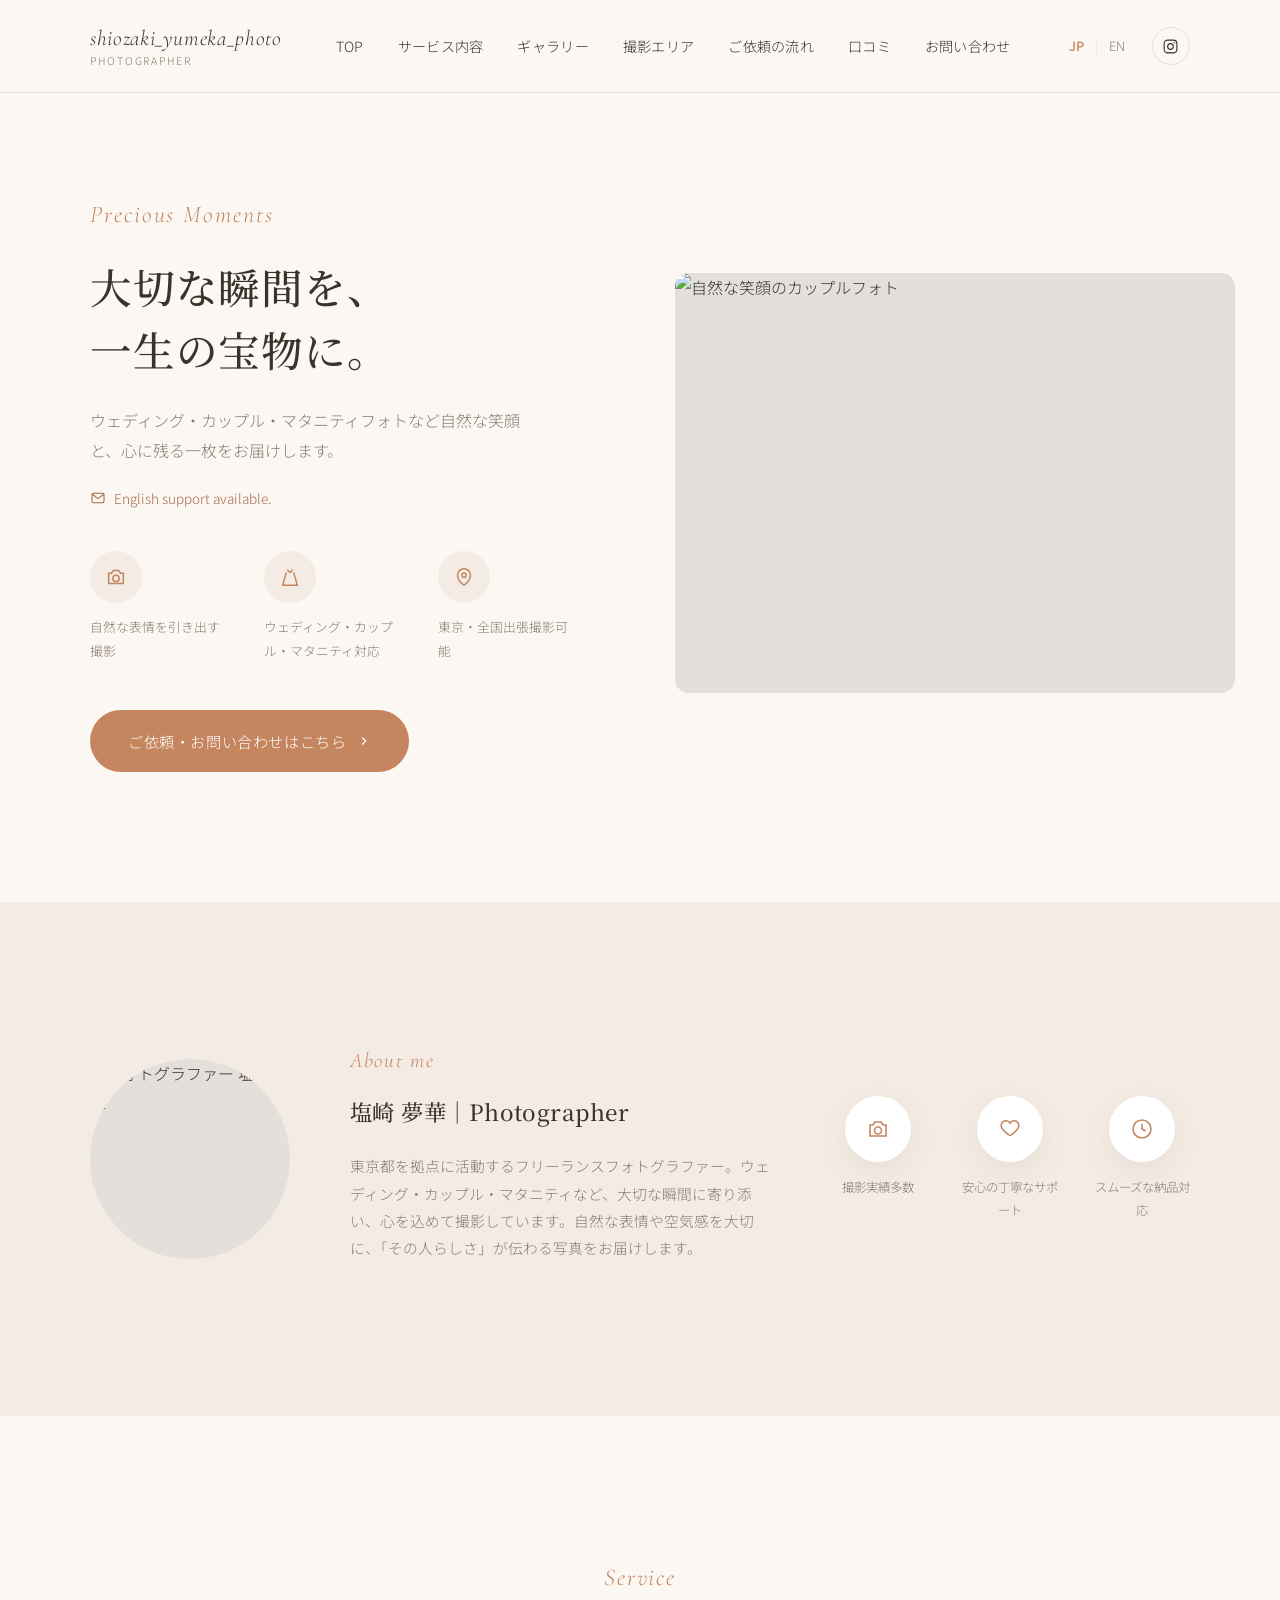
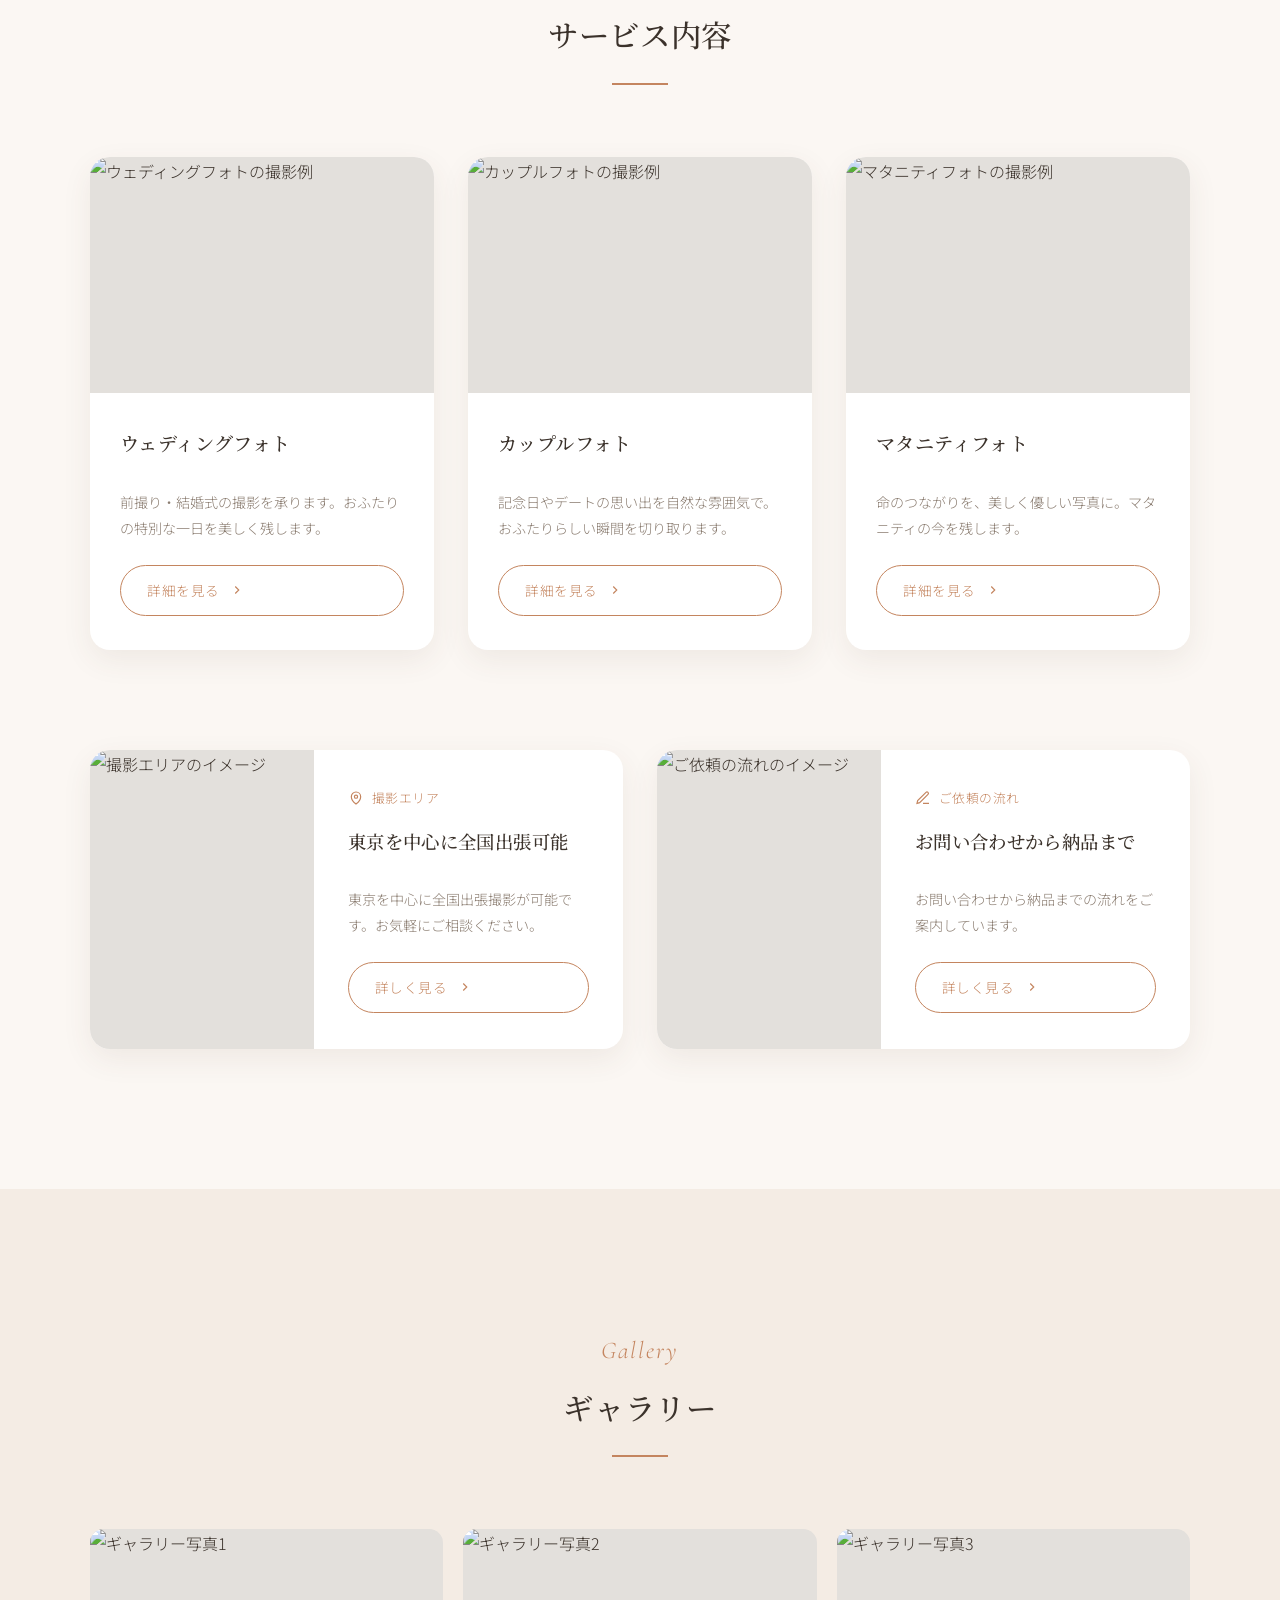
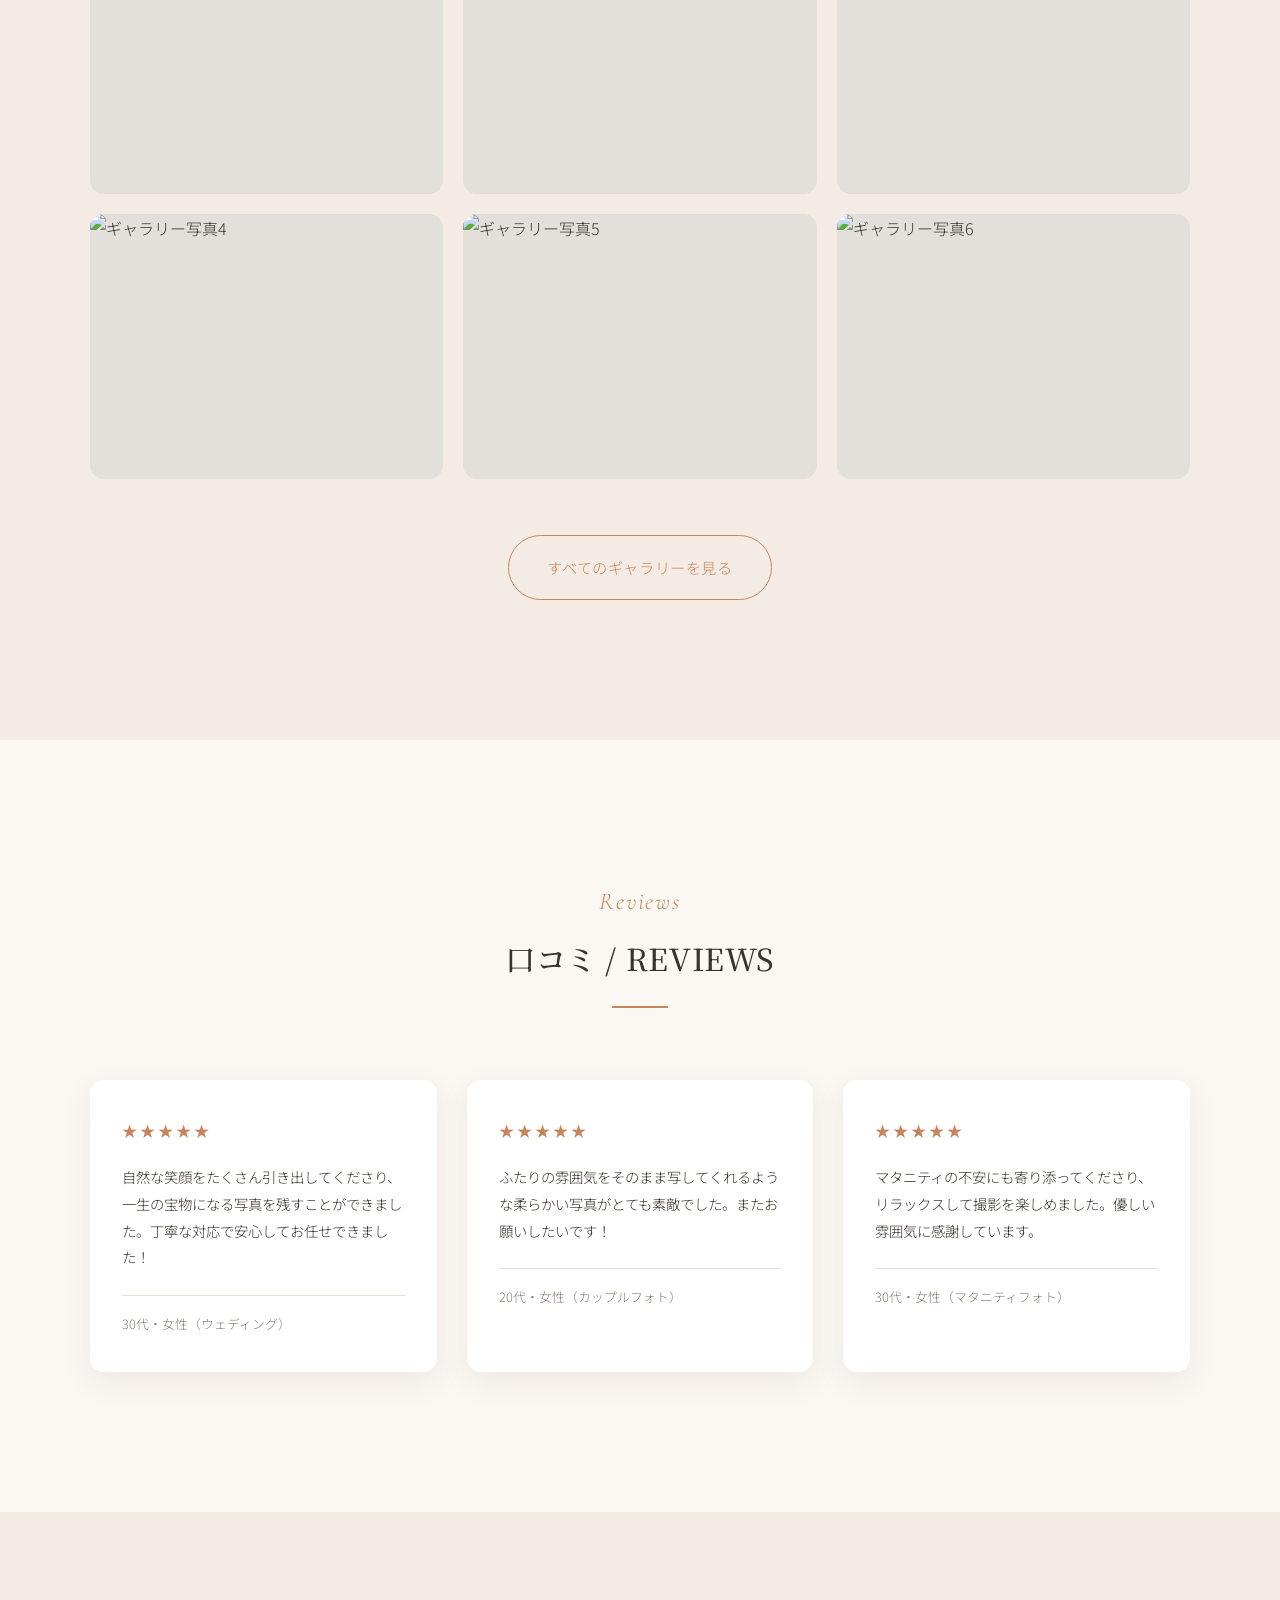
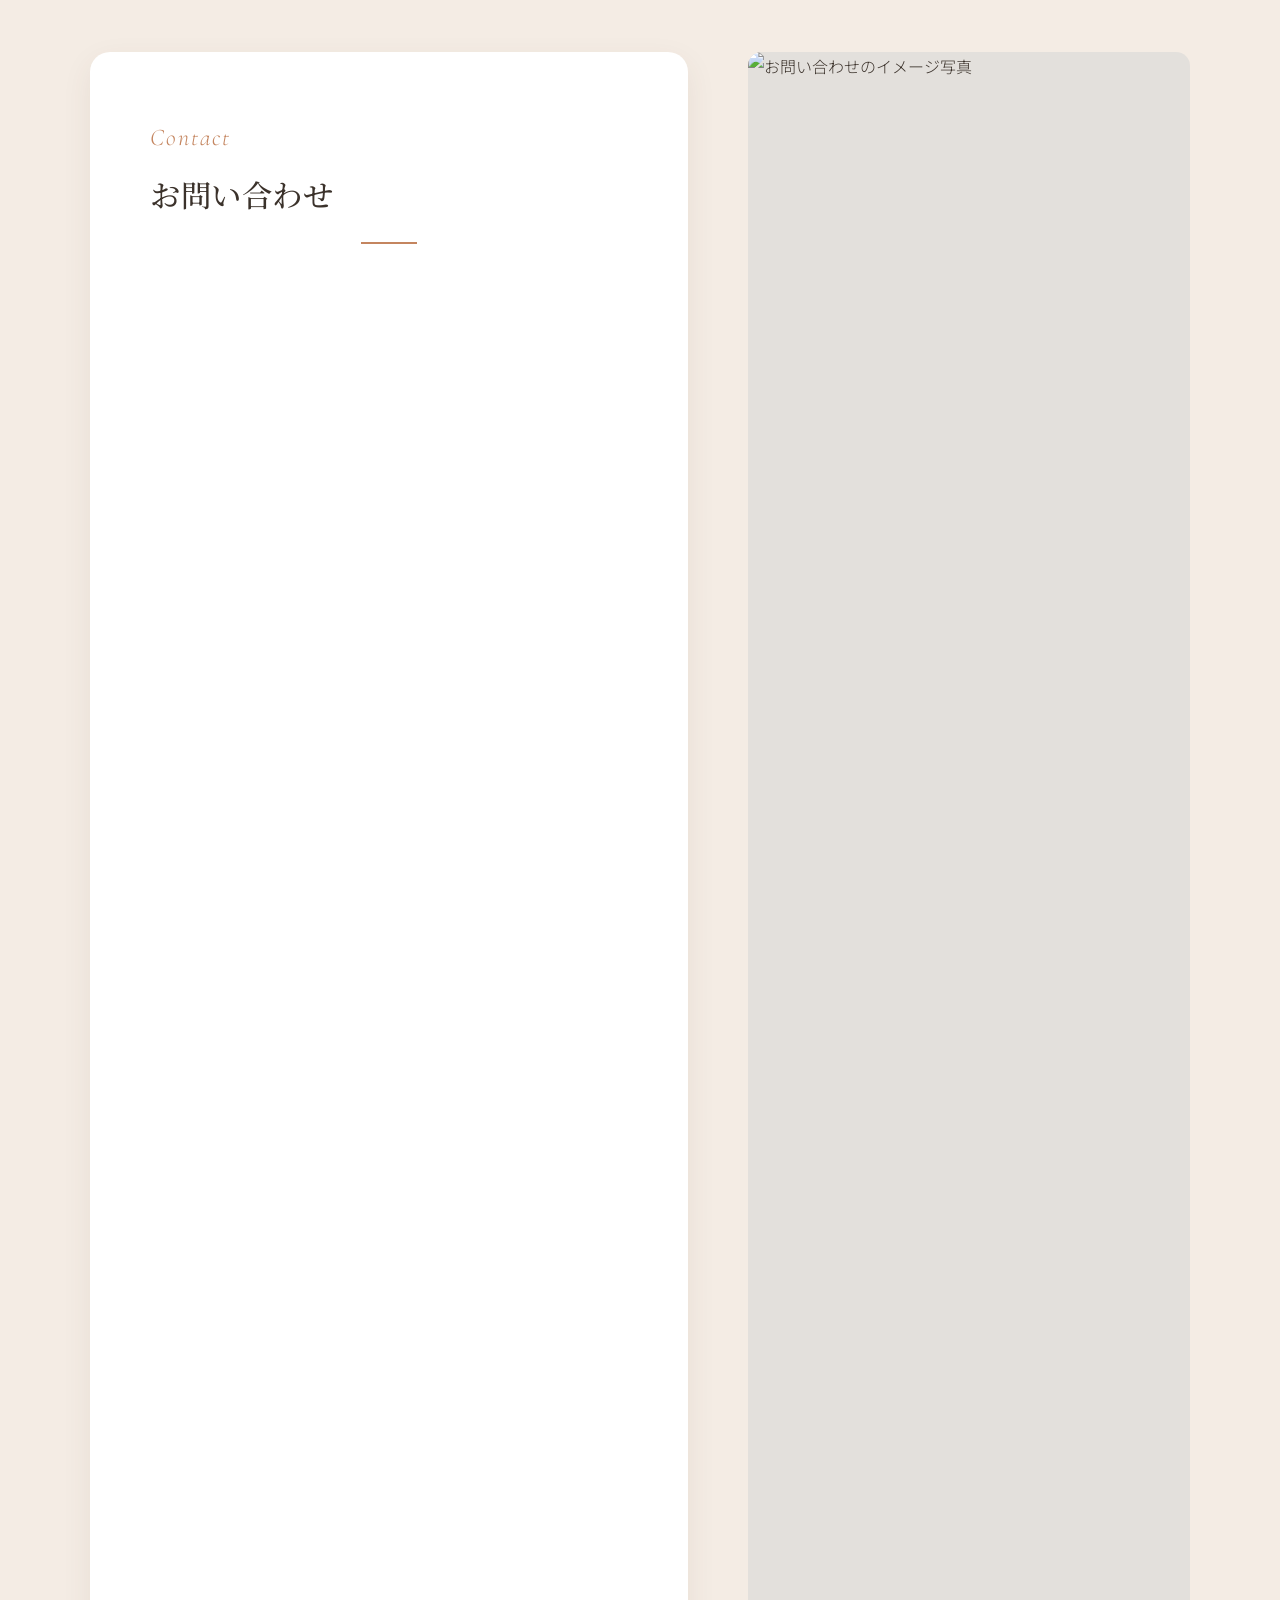
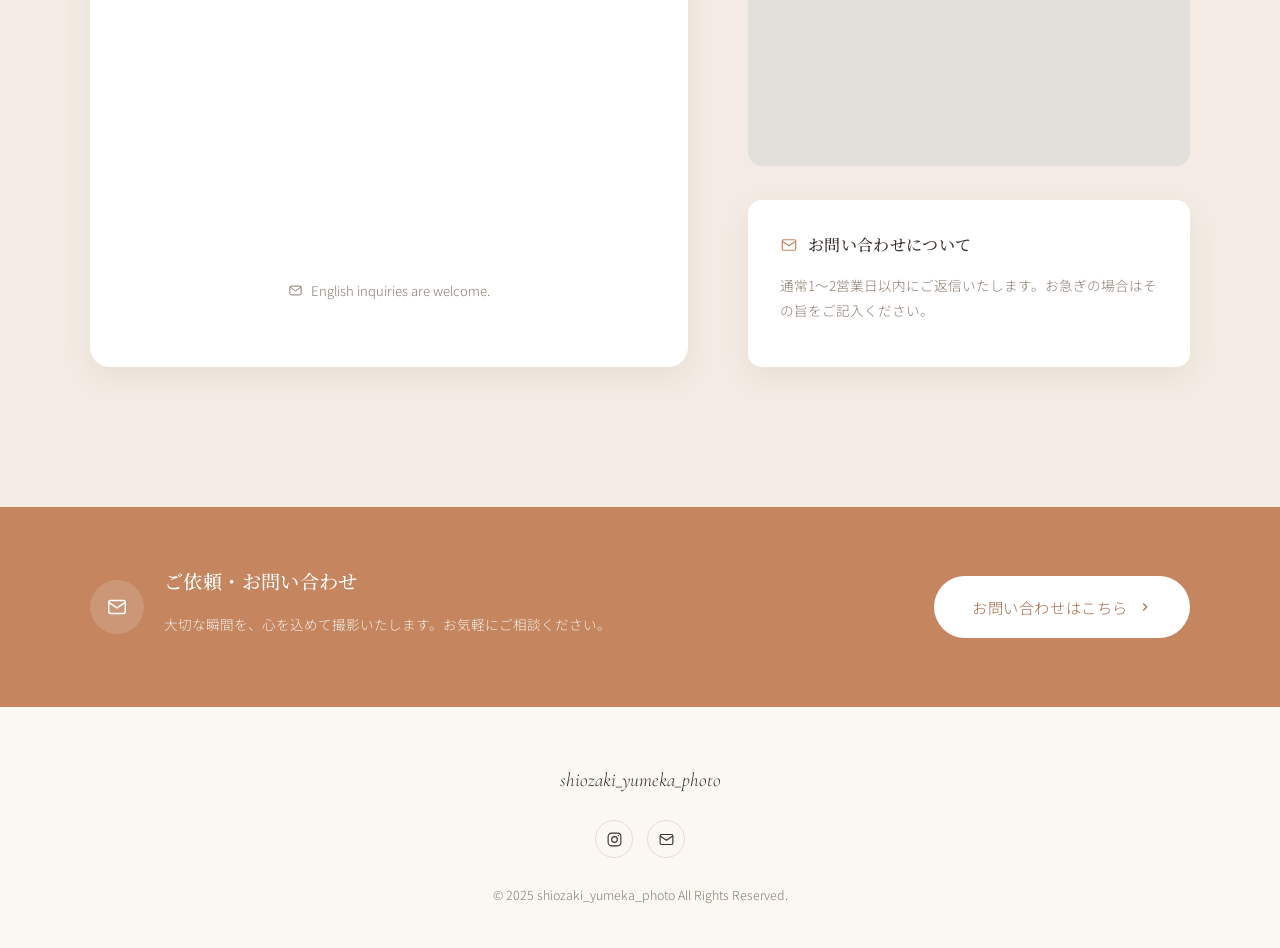
==== commit e2aa72eb: "Replace placeholder boxes with temporary stock photos Fill every image slot (hero, about, service ca" ====
--- a/index.html
+++ b/index.html
@@ -85,12 +85,7 @@
     </div>
 
     <div class="hero-media">
-      <div class="ph">
-        <div class="ph-inner">
-          <svg viewBox="0 0 24 24" fill="none" stroke="currentColor" stroke-width="1.4"><rect x="3" y="5" width="18" height="14" rx="2"/><circle cx="9" cy="11" r="2"/><path d="M21 16l-5-5-4 4-3-2-6 6"/></svg>
-          Image Placeholder
-        </div>
-      </div>
+      <div class="ph"><img src="https://picsum.photos/seed/yumeka-hero-01/800/600" alt="自然な笑顔のカップルフォト" loading="lazy" width="800" height="600"></div>
     </div>
   </div>
 </section>
@@ -99,12 +94,7 @@
 <section class="about" id="about">
   <div class="container">
     <div class="about-photo">
-      <div class="ph">
-        <div class="ph-inner">
-          <svg viewBox="0 0 24 24" fill="none" stroke="currentColor" stroke-width="1.4"><rect x="3" y="5" width="18" height="14" rx="2"/><circle cx="9" cy="11" r="2"/><path d="M21 16l-5-5-4 4-3-2-6 6"/></svg>
-          Image Placeholder
-        </div>
-      </div>
+      <div class="ph"><img src="https://picsum.photos/seed/yumeka-about-01/400/400" alt="フォトグラファー 塩崎夢華" loading="lazy" width="400" height="400"></div>
     </div>
 
     <div class="about-body">
@@ -146,12 +136,7 @@
 
     <div class="service-grid">
       <div class="card">
-        <div class="ph">
-          <div class="ph-inner">
-            <svg viewBox="0 0 24 24" fill="none" stroke="currentColor" stroke-width="1.4"><rect x="3" y="5" width="18" height="14" rx="2"/><circle cx="9" cy="11" r="2"/><path d="M21 16l-5-5-4 4-3-2-6 6"/></svg>
-            Image Placeholder
-          </div>
-        </div>
+        <div class="ph"><img src="https://picsum.photos/seed/yumeka-wedding-01/640/440" alt="ウェディングフォトの撮影例" loading="lazy" width="640" height="440"></div>
         <div class="card-body">
           <h3>ウェディングフォト</h3>
           <p>前撮り・結婚式の撮影を承ります。おふたりの特別な一日を美しく残します。</p>
@@ -163,12 +148,7 @@
       </div>
 
       <div class="card">
-        <div class="ph">
-          <div class="ph-inner">
-            <svg viewBox="0 0 24 24" fill="none" stroke="currentColor" stroke-width="1.4"><rect x="3" y="5" width="18" height="14" rx="2"/><circle cx="9" cy="11" r="2"/><path d="M21 16l-5-5-4 4-3-2-6 6"/></svg>
-            Image Placeholder
-          </div>
-        </div>
+        <div class="ph"><img src="https://picsum.photos/seed/yumeka-couple-01/640/440" alt="カップルフォトの撮影例" loading="lazy" width="640" height="440"></div>
         <div class="card-body">
           <h3>カップルフォト</h3>
           <p>記念日やデートの思い出を自然な雰囲気で。おふたりらしい瞬間を切り取ります。</p>
@@ -180,12 +160,7 @@
       </div>
 
       <div class="card">
-        <div class="ph">
-          <div class="ph-inner">
-            <svg viewBox="0 0 24 24" fill="none" stroke="currentColor" stroke-width="1.4"><rect x="3" y="5" width="18" height="14" rx="2"/><circle cx="9" cy="11" r="2"/><path d="M21 16l-5-5-4 4-3-2-6 6"/></svg>
-            Image Placeholder
-          </div>
-        </div>
+        <div class="ph"><img src="https://picsum.photos/seed/yumeka-maternity-01/640/440" alt="マタニティフォトの撮影例" loading="lazy" width="640" height="440"></div>
         <div class="card-body">
           <h3>マタニティフォト</h3>
           <p>命のつながりを、美しく優しい写真に。マタニティの今を残します。</p>
@@ -204,12 +179,7 @@
   <div class="container">
     <div class="area-flow-grid">
       <div class="card" id="area">
-        <div class="ph">
-          <div class="ph-inner">
-            <svg viewBox="0 0 24 24" fill="none" stroke="currentColor" stroke-width="1.4"><rect x="3" y="5" width="18" height="14" rx="2"/><circle cx="9" cy="11" r="2"/><path d="M21 16l-5-5-4 4-3-2-6 6"/></svg>
-            Image Placeholder
-          </div>
-        </div>
+        <div class="ph"><img src="https://picsum.photos/seed/yumeka-area-01/600/700" alt="撮影エリアのイメージ" loading="lazy" width="600" height="700"></div>
         <div class="card-body">
           <span class="tag">
             <svg viewBox="0 0 24 24" fill="none" stroke="currentColor" stroke-width="1.8"><path d="M12 21s-7-5.2-7-11a7 7 0 0 1 14 0c0 5.8-7 11-7 11z"/><circle cx="12" cy="10" r="2.4"/></svg>
@@ -225,12 +195,7 @@
       </div>
 
       <div class="card" id="flow">
-        <div class="ph">
-          <div class="ph-inner">
-            <svg viewBox="0 0 24 24" fill="none" stroke="currentColor" stroke-width="1.4"><rect x="3" y="5" width="18" height="14" rx="2"/><circle cx="9" cy="11" r="2"/><path d="M21 16l-5-5-4 4-3-2-6 6"/></svg>
-            Image Placeholder
-          </div>
-        </div>
+        <div class="ph"><img src="https://picsum.photos/seed/yumeka-flow-01/600/700" alt="ご依頼の流れのイメージ" loading="lazy" width="600" height="700"></div>
         <div class="card-body">
           <span class="tag">
             <svg viewBox="0 0 24 24" fill="none" stroke="currentColor" stroke-width="1.8"><path d="M12 20h9M16.5 3.5a2.1 2.1 0 0 1 3 3L7 19l-4 1 1-4z"/></svg>
@@ -257,12 +222,12 @@
     </div>
 
     <div class="gallery-grid">
-      <div class="ph"><div class="ph-inner"><svg viewBox="0 0 24 24" fill="none" stroke="currentColor" stroke-width="1.4"><rect x="3" y="5" width="18" height="14" rx="2"/><circle cx="9" cy="11" r="2"/><path d="M21 16l-5-5-4 4-3-2-6 6"/></svg>Image Placeholder</div></div>
-      <div class="ph"><div class="ph-inner"><svg viewBox="0 0 24 24" fill="none" stroke="currentColor" stroke-width="1.4"><rect x="3" y="5" width="18" height="14" rx="2"/><circle cx="9" cy="11" r="2"/><path d="M21 16l-5-5-4 4-3-2-6 6"/></svg>Image Placeholder</div></div>
-      <div class="ph"><div class="ph-inner"><svg viewBox="0 0 24 24" fill="none" stroke="currentColor" stroke-width="1.4"><rect x="3" y="5" width="18" height="14" rx="2"/><circle cx="9" cy="11" r="2"/><path d="M21 16l-5-5-4 4-3-2-6 6"/></svg>Image Placeholder</div></div>
-      <div class="ph"><div class="ph-inner"><svg viewBox="0 0 24 24" fill="none" stroke="currentColor" stroke-width="1.4"><rect x="3" y="5" width="18" height="14" rx="2"/><circle cx="9" cy="11" r="2"/><path d="M21 16l-5-5-4 4-3-2-6 6"/></svg>Image Placeholder</div></div>
-      <div class="ph"><div class="ph-inner"><svg viewBox="0 0 24 24" fill="none" stroke="currentColor" stroke-width="1.4"><rect x="3" y="5" width="18" height="14" rx="2"/><circle cx="9" cy="11" r="2"/><path d="M21 16l-5-5-4 4-3-2-6 6"/></svg>Image Placeholder</div></div>
-      <div class="ph"><div class="ph-inner"><svg viewBox="0 0 24 24" fill="none" stroke="currentColor" stroke-width="1.4"><rect x="3" y="5" width="18" height="14" rx="2"/><circle cx="9" cy="11" r="2"/><path d="M21 16l-5-5-4 4-3-2-6 6"/></svg>Image Placeholder</div></div>
+      <div class="ph"><img src="https://picsum.photos/seed/yumeka-gallery-01/640/480" alt="ギャラリー写真1" loading="lazy" width="640" height="480"></div>
+      <div class="ph"><img src="https://picsum.photos/seed/yumeka-gallery-02/640/480" alt="ギャラリー写真2" loading="lazy" width="640" height="480"></div>
+      <div class="ph"><img src="https://picsum.photos/seed/yumeka-gallery-03/640/480" alt="ギャラリー写真3" loading="lazy" width="640" height="480"></div>
+      <div class="ph"><img src="https://picsum.photos/seed/yumeka-gallery-04/640/480" alt="ギャラリー写真4" loading="lazy" width="640" height="480"></div>
+      <div class="ph"><img src="https://picsum.photos/seed/yumeka-gallery-05/640/480" alt="ギャラリー写真5" loading="lazy" width="640" height="480"></div>
+      <div class="ph"><img src="https://picsum.photos/seed/yumeka-gallery-06/640/480" alt="ギャラリー写真6" loading="lazy" width="640" height="480"></div>
     </div>
 
     <div class="gallery-cta">
@@ -302,58 +267,22 @@
 <!-- ============ CONTACT ============ -->
 <section class="contact" id="contact">
   <div class="container">
-    <form class="contact-form">
+    <div class="contact-form">
       <div class="section-head" style="text-align:left; margin-bottom:48px;">
         <span class="eyebrow">Contact</span>
         <h2 style="text-align:left;">お問い合わせ</h2>
       </div>
 
-      <div class="field">
-        <label>お名前 <span class="req">必須</span></label>
-        <input type="text" placeholder="例）山田 花子">
-      </div>
-
-      <div class="field">
-        <label>メールアドレス <span class="req">必須</span></label>
-        <input type="email" placeholder="例）example@gmail.com">
-      </div>
-
-      <div class="field">
-        <label>ご希望の撮影内容</label>
-        <select>
-          <option>選択してください</option>
-          <option>ウェディングフォト</option>
-          <option>カップルフォト</option>
-          <option>マタニティフォト</option>
-          <option>その他</option>
-        </select>
-      </div>
-
-      <div class="field">
-        <label>撮影希望日</label>
-        <input type="text" placeholder="例）2025/06/15">
-      </div>
-
-      <div class="field">
-        <label>お問い合わせ内容 <span class="req">必須</span></label>
-        <textarea placeholder="ご希望やご質問などをご記入ください"></textarea>
-      </div>
-
-      <button type="submit" class="btn">送信する</button>
+      <iframe src="https://docs.google.com/forms/d/e/1FAIpQLScOgJz1su5p1bibkGjJNi-e8tyeYH8fb11uop50XWT9vla-bQ/viewform?embedded=true" width="100%" height="1556" frameborder="0" marginheight="0" marginwidth="0" style="max-width:640px;">読み込んでいます…</iframe>
 
       <div class="form-note">
         <svg viewBox="0 0 24 24" fill="none" stroke="currentColor" stroke-width="1.6"><path d="M3 6l9 7 9-7"/><rect x="3" y="5" width="18" height="14" rx="2"/></svg>
         English inquiries are welcome.
       </div>
-    </form>
+    </div>
 
     <div class="contact-media">
-      <div class="ph">
-        <div class="ph-inner">
-          <svg viewBox="0 0 24 24" fill="none" stroke="currentColor" stroke-width="1.4"><rect x="3" y="5" width="18" height="14" rx="2"/><circle cx="9" cy="11" r="2"/><path d="M21 16l-5-5-4 4-3-2-6 6"/></svg>
-          Image Placeholder
-        </div>
-      </div>
+      <div class="ph"><img src="https://picsum.photos/seed/yumeka-contact-01/700/500" alt="お問い合わせのイメージ写真" loading="lazy" width="700" height="500"></div>
 
       <div class="contact-info-card">
         <h4>
--- a/css/style.css
+++ b/css/style.css
@@ -120,27 +120,20 @@
 
 .btn svg { width: 14px; height: 14px; flex-shrink: 0; }
 
-/* ---------- placeholder image block ---------- */
+/* ---------- photo block ---------- */
 .ph {
   background: var(--ph-bg);
   border-radius: var(--radius-md);
-  display: flex;
-  align-items: center;
-  justify-content: center;
-  color: var(--ph-icon);
+  overflow: hidden;
   min-height: 180px;
 }
 
-.ph .ph-inner {
-  display: flex;
-  flex-direction: column;
-  align-items: center;
-  gap: 10px;
-  font-size: 0.8rem;
-  letter-spacing: 0.03em;
-}
-
-.ph svg { width: 34px; height: 34px; }
+.ph img {
+  width: 100%;
+  height: 100%;
+  object-fit: cover;
+  display: block;
+}
 
 /* =========================================================
    HEADER
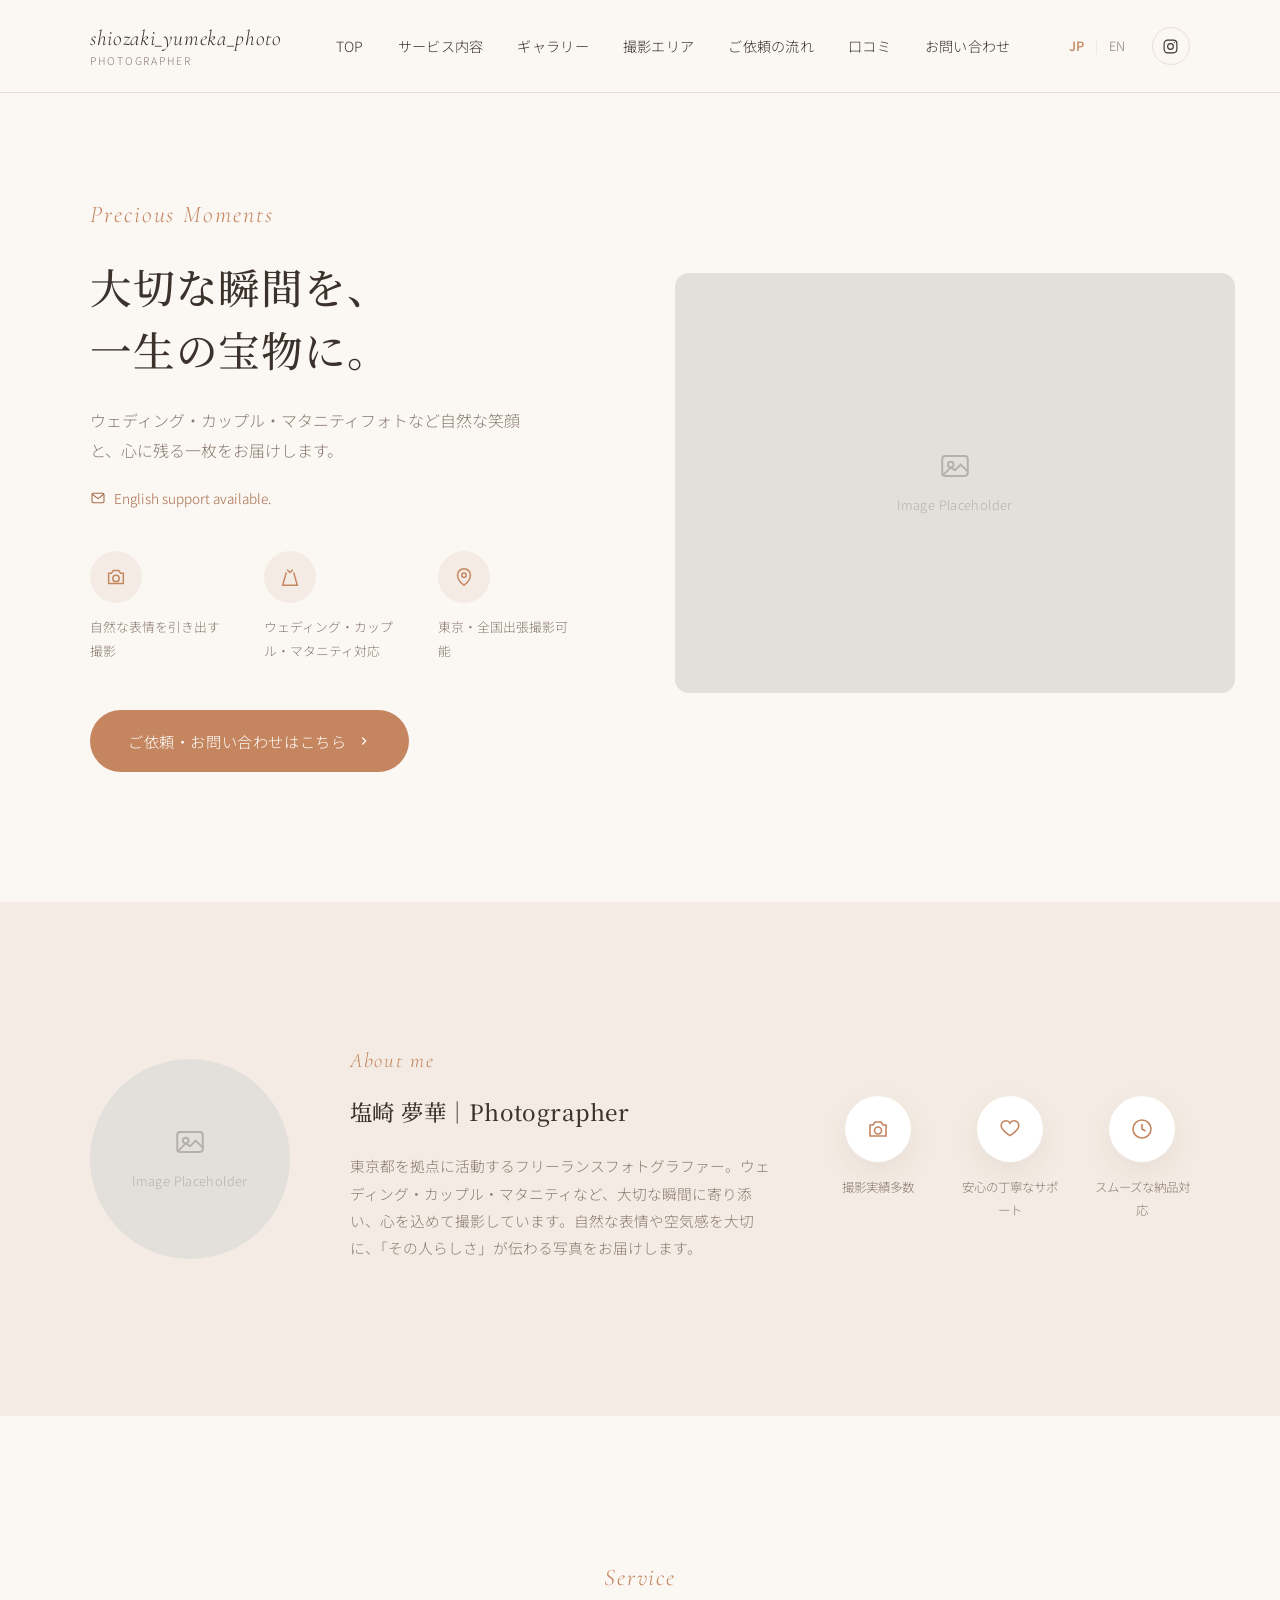
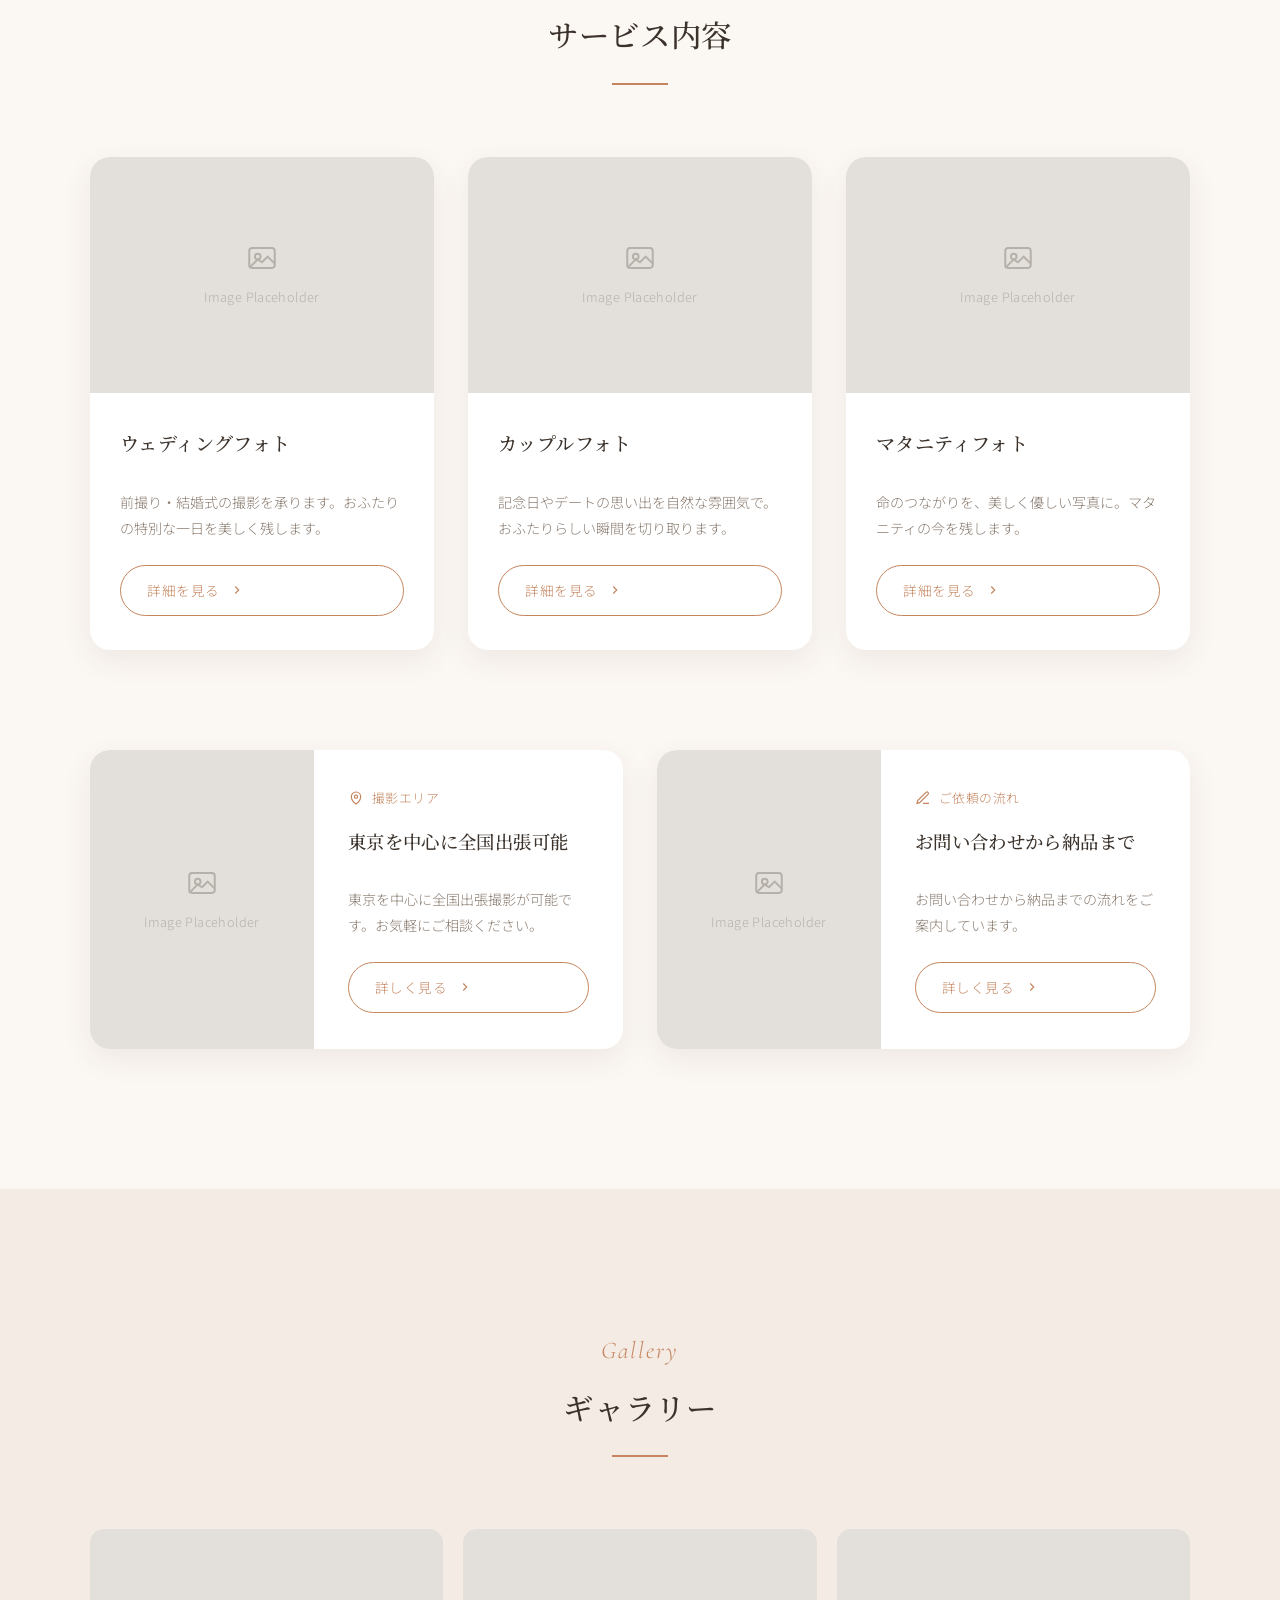
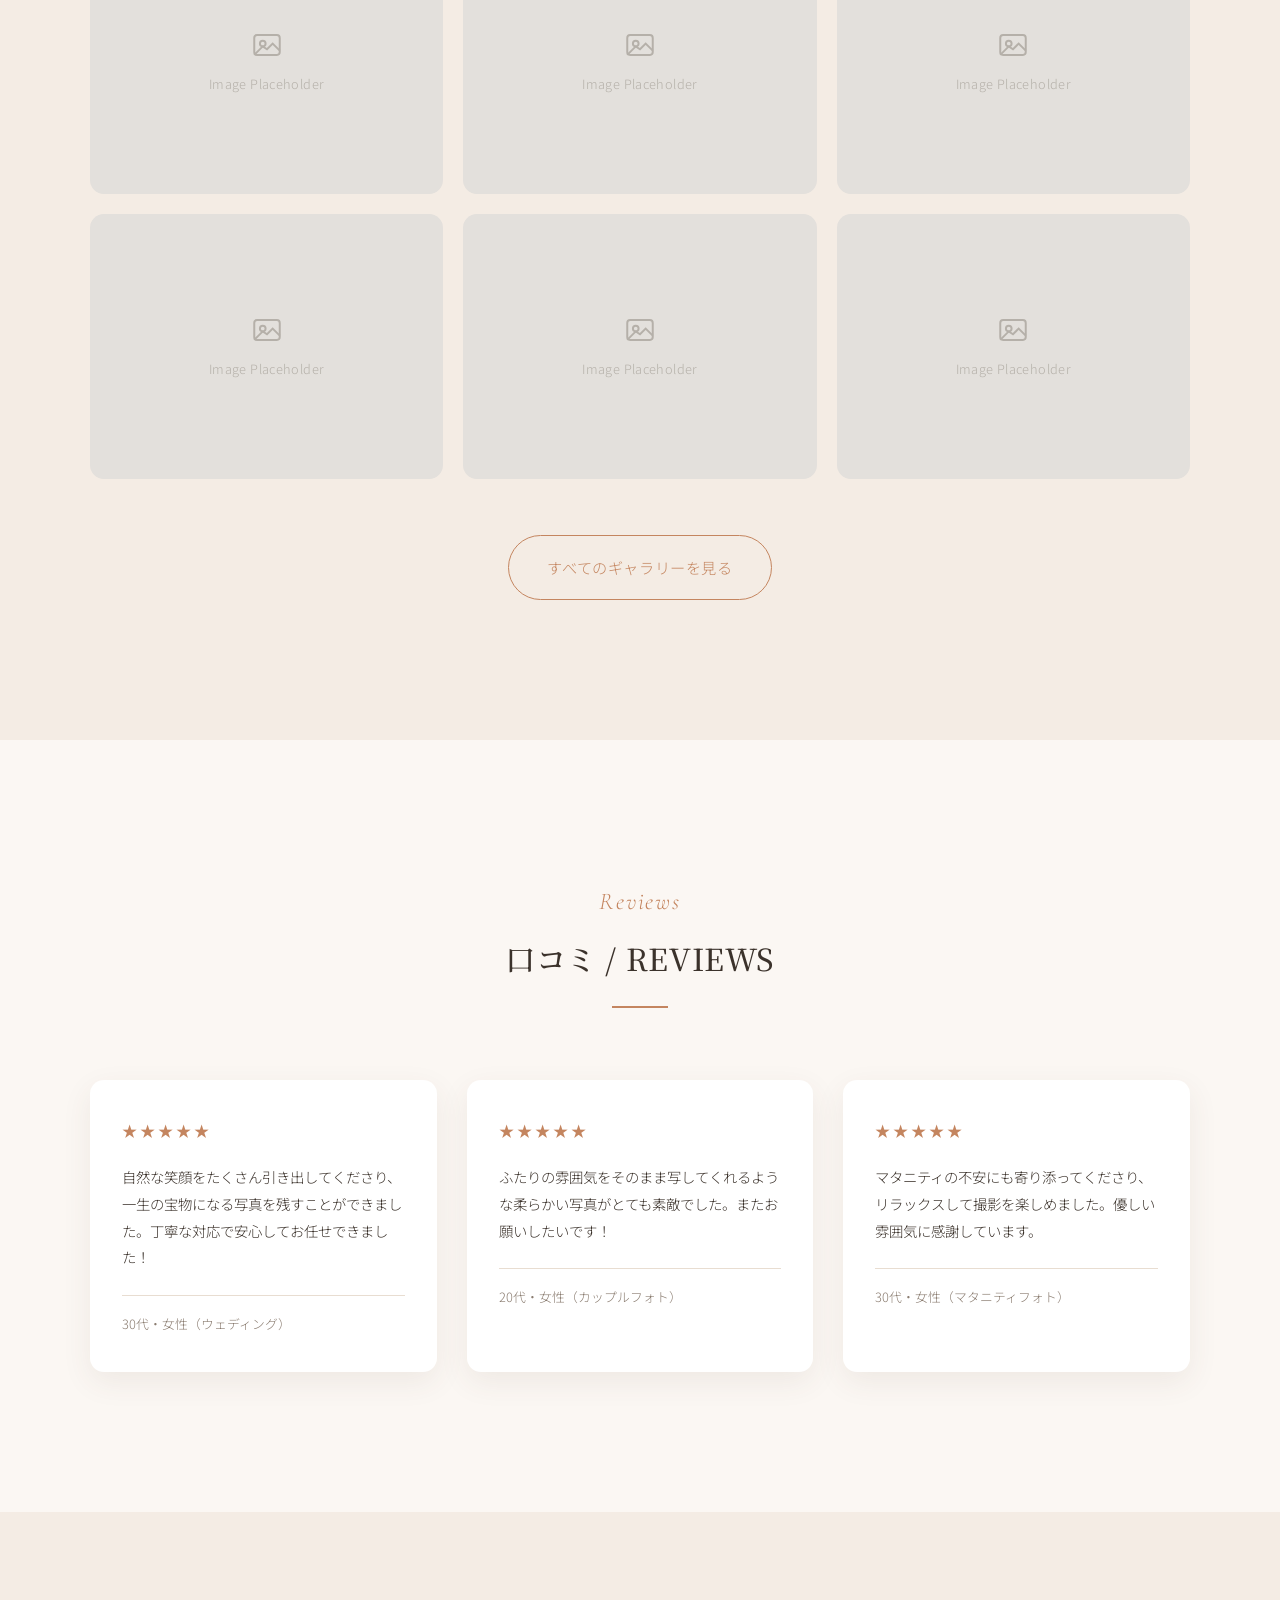
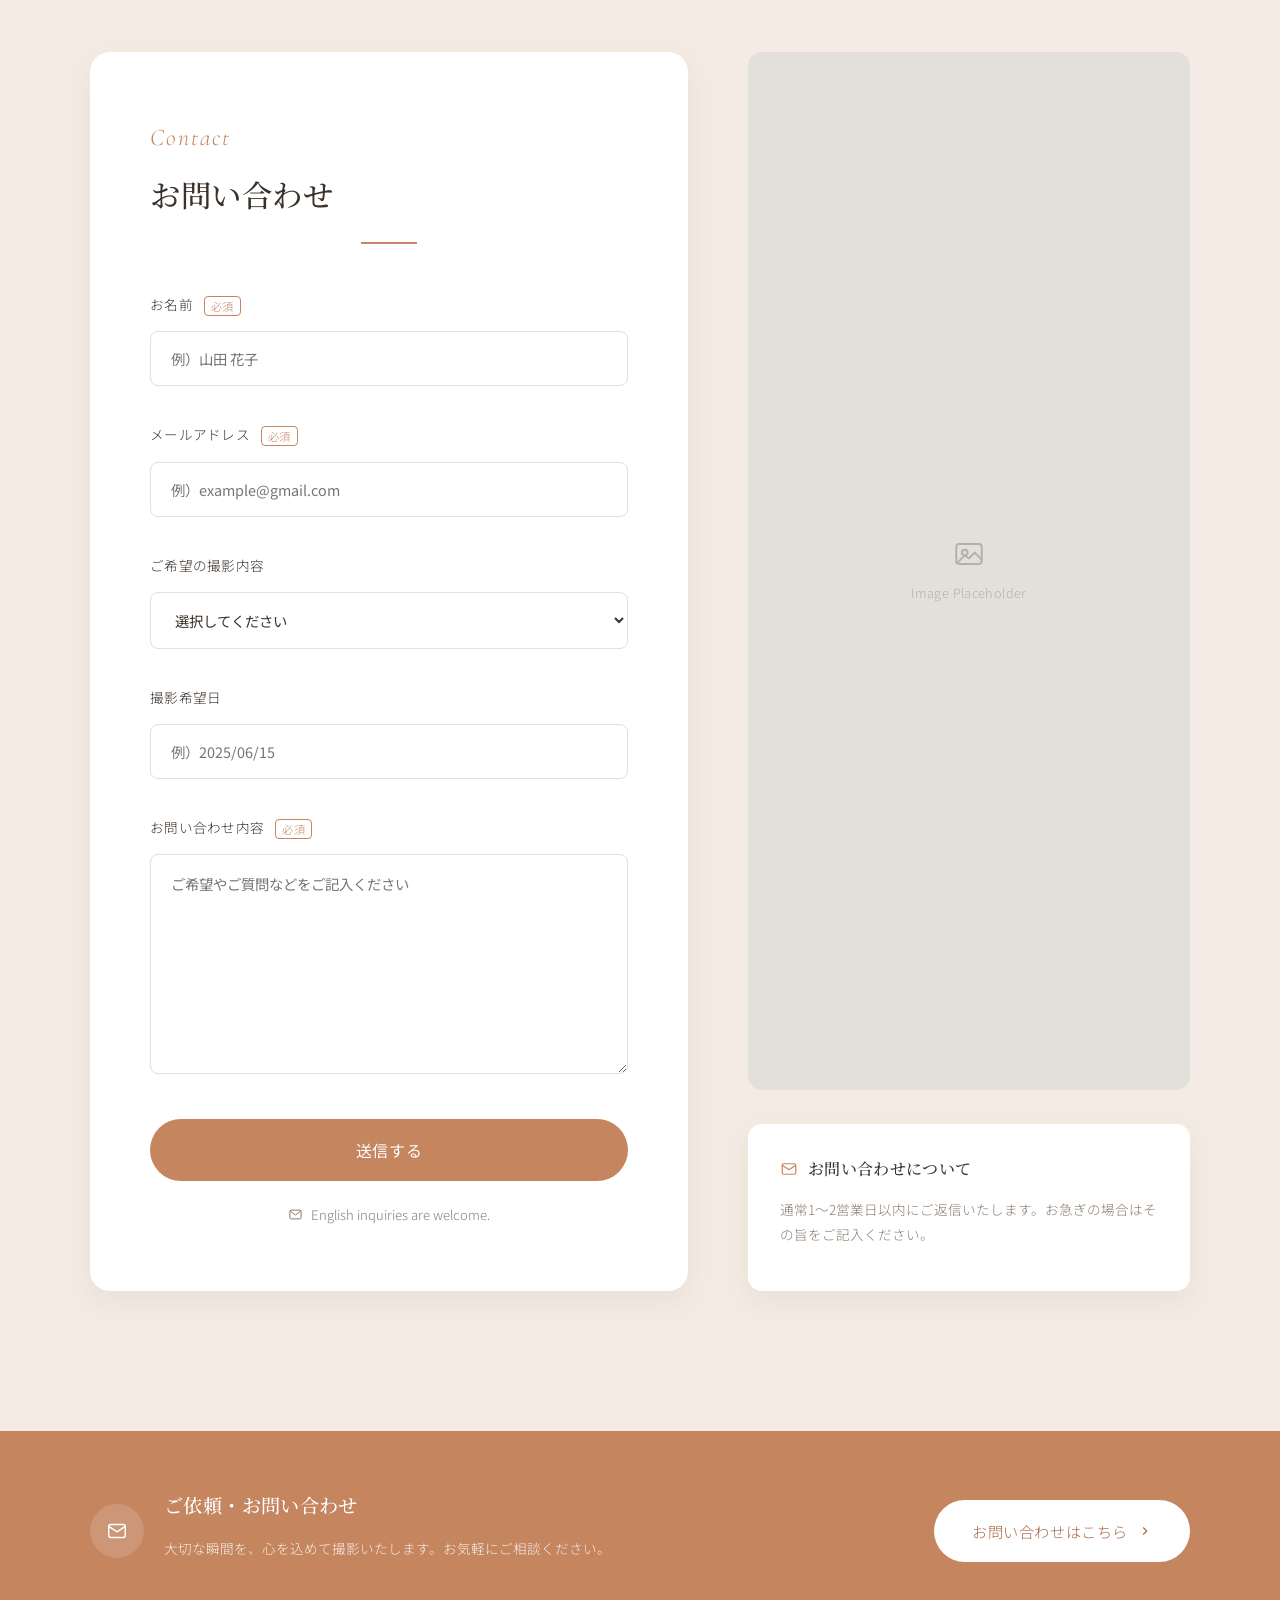
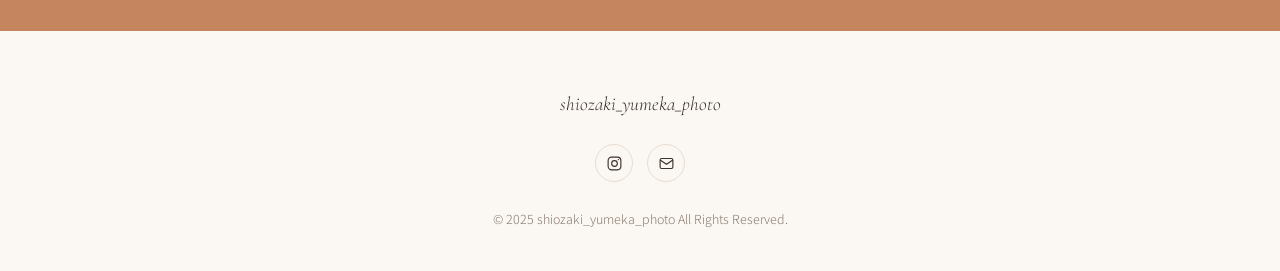
==== commit b464c9d4: "Revert "Replace placeholder boxes with temporary stock photos" This reverts commit e2aa72eba9227b452" ====
--- a/index.html
+++ b/index.html
@@ -85,7 +85,12 @@
     </div>
 
     <div class="hero-media">
-      <div class="ph"><img src="https://picsum.photos/seed/yumeka-hero-01/800/600" alt="自然な笑顔のカップルフォト" loading="lazy" width="800" height="600"></div>
+      <div class="ph">
+        <div class="ph-inner">
+          <svg viewBox="0 0 24 24" fill="none" stroke="currentColor" stroke-width="1.4"><rect x="3" y="5" width="18" height="14" rx="2"/><circle cx="9" cy="11" r="2"/><path d="M21 16l-5-5-4 4-3-2-6 6"/></svg>
+          Image Placeholder
+        </div>
+      </div>
     </div>
   </div>
 </section>
@@ -94,7 +99,12 @@
 <section class="about" id="about">
   <div class="container">
     <div class="about-photo">
-      <div class="ph"><img src="https://picsum.photos/seed/yumeka-about-01/400/400" alt="フォトグラファー 塩崎夢華" loading="lazy" width="400" height="400"></div>
+      <div class="ph">
+        <div class="ph-inner">
+          <svg viewBox="0 0 24 24" fill="none" stroke="currentColor" stroke-width="1.4"><rect x="3" y="5" width="18" height="14" rx="2"/><circle cx="9" cy="11" r="2"/><path d="M21 16l-5-5-4 4-3-2-6 6"/></svg>
+          Image Placeholder
+        </div>
+      </div>
     </div>
 
     <div class="about-body">
@@ -136,7 +146,12 @@
 
     <div class="service-grid">
       <div class="card">
-        <div class="ph"><img src="https://picsum.photos/seed/yumeka-wedding-01/640/440" alt="ウェディングフォトの撮影例" loading="lazy" width="640" height="440"></div>
+        <div class="ph">
+          <div class="ph-inner">
+            <svg viewBox="0 0 24 24" fill="none" stroke="currentColor" stroke-width="1.4"><rect x="3" y="5" width="18" height="14" rx="2"/><circle cx="9" cy="11" r="2"/><path d="M21 16l-5-5-4 4-3-2-6 6"/></svg>
+            Image Placeholder
+          </div>
+        </div>
         <div class="card-body">
           <h3>ウェディングフォト</h3>
           <p>前撮り・結婚式の撮影を承ります。おふたりの特別な一日を美しく残します。</p>
@@ -148,7 +163,12 @@
       </div>
 
       <div class="card">
-        <div class="ph"><img src="https://picsum.photos/seed/yumeka-couple-01/640/440" alt="カップルフォトの撮影例" loading="lazy" width="640" height="440"></div>
+        <div class="ph">
+          <div class="ph-inner">
+            <svg viewBox="0 0 24 24" fill="none" stroke="currentColor" stroke-width="1.4"><rect x="3" y="5" width="18" height="14" rx="2"/><circle cx="9" cy="11" r="2"/><path d="M21 16l-5-5-4 4-3-2-6 6"/></svg>
+            Image Placeholder
+          </div>
+        </div>
         <div class="card-body">
           <h3>カップルフォト</h3>
           <p>記念日やデートの思い出を自然な雰囲気で。おふたりらしい瞬間を切り取ります。</p>
@@ -160,7 +180,12 @@
       </div>
 
       <div class="card">
-        <div class="ph"><img src="https://picsum.photos/seed/yumeka-maternity-01/640/440" alt="マタニティフォトの撮影例" loading="lazy" width="640" height="440"></div>
+        <div class="ph">
+          <div class="ph-inner">
+            <svg viewBox="0 0 24 24" fill="none" stroke="currentColor" stroke-width="1.4"><rect x="3" y="5" width="18" height="14" rx="2"/><circle cx="9" cy="11" r="2"/><path d="M21 16l-5-5-4 4-3-2-6 6"/></svg>
+            Image Placeholder
+          </div>
+        </div>
         <div class="card-body">
           <h3>マタニティフォト</h3>
           <p>命のつながりを、美しく優しい写真に。マタニティの今を残します。</p>
@@ -179,7 +204,12 @@
   <div class="container">
     <div class="area-flow-grid">
       <div class="card" id="area">
-        <div class="ph"><img src="https://picsum.photos/seed/yumeka-area-01/600/700" alt="撮影エリアのイメージ" loading="lazy" width="600" height="700"></div>
+        <div class="ph">
+          <div class="ph-inner">
+            <svg viewBox="0 0 24 24" fill="none" stroke="currentColor" stroke-width="1.4"><rect x="3" y="5" width="18" height="14" rx="2"/><circle cx="9" cy="11" r="2"/><path d="M21 16l-5-5-4 4-3-2-6 6"/></svg>
+            Image Placeholder
+          </div>
+        </div>
         <div class="card-body">
           <span class="tag">
             <svg viewBox="0 0 24 24" fill="none" stroke="currentColor" stroke-width="1.8"><path d="M12 21s-7-5.2-7-11a7 7 0 0 1 14 0c0 5.8-7 11-7 11z"/><circle cx="12" cy="10" r="2.4"/></svg>
@@ -195,7 +225,12 @@
       </div>
 
       <div class="card" id="flow">
-        <div class="ph"><img src="https://picsum.photos/seed/yumeka-flow-01/600/700" alt="ご依頼の流れのイメージ" loading="lazy" width="600" height="700"></div>
+        <div class="ph">
+          <div class="ph-inner">
+            <svg viewBox="0 0 24 24" fill="none" stroke="currentColor" stroke-width="1.4"><rect x="3" y="5" width="18" height="14" rx="2"/><circle cx="9" cy="11" r="2"/><path d="M21 16l-5-5-4 4-3-2-6 6"/></svg>
+            Image Placeholder
+          </div>
+        </div>
         <div class="card-body">
           <span class="tag">
             <svg viewBox="0 0 24 24" fill="none" stroke="currentColor" stroke-width="1.8"><path d="M12 20h9M16.5 3.5a2.1 2.1 0 0 1 3 3L7 19l-4 1 1-4z"/></svg>
@@ -222,12 +257,12 @@
     </div>
 
     <div class="gallery-grid">
-      <div class="ph"><img src="https://picsum.photos/seed/yumeka-gallery-01/640/480" alt="ギャラリー写真1" loading="lazy" width="640" height="480"></div>
-      <div class="ph"><img src="https://picsum.photos/seed/yumeka-gallery-02/640/480" alt="ギャラリー写真2" loading="lazy" width="640" height="480"></div>
-      <div class="ph"><img src="https://picsum.photos/seed/yumeka-gallery-03/640/480" alt="ギャラリー写真3" loading="lazy" width="640" height="480"></div>
-      <div class="ph"><img src="https://picsum.photos/seed/yumeka-gallery-04/640/480" alt="ギャラリー写真4" loading="lazy" width="640" height="480"></div>
-      <div class="ph"><img src="https://picsum.photos/seed/yumeka-gallery-05/640/480" alt="ギャラリー写真5" loading="lazy" width="640" height="480"></div>
-      <div class="ph"><img src="https://picsum.photos/seed/yumeka-gallery-06/640/480" alt="ギャラリー写真6" loading="lazy" width="640" height="480"></div>
+      <div class="ph"><div class="ph-inner"><svg viewBox="0 0 24 24" fill="none" stroke="currentColor" stroke-width="1.4"><rect x="3" y="5" width="18" height="14" rx="2"/><circle cx="9" cy="11" r="2"/><path d="M21 16l-5-5-4 4-3-2-6 6"/></svg>Image Placeholder</div></div>
+      <div class="ph"><div class="ph-inner"><svg viewBox="0 0 24 24" fill="none" stroke="currentColor" stroke-width="1.4"><rect x="3" y="5" width="18" height="14" rx="2"/><circle cx="9" cy="11" r="2"/><path d="M21 16l-5-5-4 4-3-2-6 6"/></svg>Image Placeholder</div></div>
+      <div class="ph"><div class="ph-inner"><svg viewBox="0 0 24 24" fill="none" stroke="currentColor" stroke-width="1.4"><rect x="3" y="5" width="18" height="14" rx="2"/><circle cx="9" cy="11" r="2"/><path d="M21 16l-5-5-4 4-3-2-6 6"/></svg>Image Placeholder</div></div>
+      <div class="ph"><div class="ph-inner"><svg viewBox="0 0 24 24" fill="none" stroke="currentColor" stroke-width="1.4"><rect x="3" y="5" width="18" height="14" rx="2"/><circle cx="9" cy="11" r="2"/><path d="M21 16l-5-5-4 4-3-2-6 6"/></svg>Image Placeholder</div></div>
+      <div class="ph"><div class="ph-inner"><svg viewBox="0 0 24 24" fill="none" stroke="currentColor" stroke-width="1.4"><rect x="3" y="5" width="18" height="14" rx="2"/><circle cx="9" cy="11" r="2"/><path d="M21 16l-5-5-4 4-3-2-6 6"/></svg>Image Placeholder</div></div>
+      <div class="ph"><div class="ph-inner"><svg viewBox="0 0 24 24" fill="none" stroke="currentColor" stroke-width="1.4"><rect x="3" y="5" width="18" height="14" rx="2"/><circle cx="9" cy="11" r="2"/><path d="M21 16l-5-5-4 4-3-2-6 6"/></svg>Image Placeholder</div></div>
     </div>
 
     <div class="gallery-cta">
@@ -267,22 +302,58 @@
 <!-- ============ CONTACT ============ -->
 <section class="contact" id="contact">
   <div class="container">
-    <div class="contact-form">
+    <form class="contact-form">
       <div class="section-head" style="text-align:left; margin-bottom:48px;">
         <span class="eyebrow">Contact</span>
         <h2 style="text-align:left;">お問い合わせ</h2>
       </div>
 
-      <iframe src="https://docs.google.com/forms/d/e/1FAIpQLScOgJz1su5p1bibkGjJNi-e8tyeYH8fb11uop50XWT9vla-bQ/viewform?embedded=true" width="100%" height="1556" frameborder="0" marginheight="0" marginwidth="0" style="max-width:640px;">読み込んでいます…</iframe>
+      <div class="field">
+        <label>お名前 <span class="req">必須</span></label>
+        <input type="text" placeholder="例）山田 花子">
+      </div>
+
+      <div class="field">
+        <label>メールアドレス <span class="req">必須</span></label>
+        <input type="email" placeholder="例）example@gmail.com">
+      </div>
+
+      <div class="field">
+        <label>ご希望の撮影内容</label>
+        <select>
+          <option>選択してください</option>
+          <option>ウェディングフォト</option>
+          <option>カップルフォト</option>
+          <option>マタニティフォト</option>
+          <option>その他</option>
+        </select>
+      </div>
+
+      <div class="field">
+        <label>撮影希望日</label>
+        <input type="text" placeholder="例）2025/06/15">
+      </div>
+
+      <div class="field">
+        <label>お問い合わせ内容 <span class="req">必須</span></label>
+        <textarea placeholder="ご希望やご質問などをご記入ください"></textarea>
+      </div>
+
+      <button type="submit" class="btn">送信する</button>
 
       <div class="form-note">
         <svg viewBox="0 0 24 24" fill="none" stroke="currentColor" stroke-width="1.6"><path d="M3 6l9 7 9-7"/><rect x="3" y="5" width="18" height="14" rx="2"/></svg>
         English inquiries are welcome.
       </div>
-    </div>
+    </form>
 
     <div class="contact-media">
-      <div class="ph"><img src="https://picsum.photos/seed/yumeka-contact-01/700/500" alt="お問い合わせのイメージ写真" loading="lazy" width="700" height="500"></div>
+      <div class="ph">
+        <div class="ph-inner">
+          <svg viewBox="0 0 24 24" fill="none" stroke="currentColor" stroke-width="1.4"><rect x="3" y="5" width="18" height="14" rx="2"/><circle cx="9" cy="11" r="2"/><path d="M21 16l-5-5-4 4-3-2-6 6"/></svg>
+          Image Placeholder
+        </div>
+      </div>
 
       <div class="contact-info-card">
         <h4>
--- a/css/style.css
+++ b/css/style.css
@@ -120,20 +120,27 @@
 
 .btn svg { width: 14px; height: 14px; flex-shrink: 0; }
 
-/* ---------- photo block ---------- */
+/* ---------- placeholder image block ---------- */
 .ph {
   background: var(--ph-bg);
   border-radius: var(--radius-md);
-  overflow: hidden;
+  display: flex;
+  align-items: center;
+  justify-content: center;
+  color: var(--ph-icon);
   min-height: 180px;
 }
 
-.ph img {
-  width: 100%;
-  height: 100%;
-  object-fit: cover;
-  display: block;
-}
+.ph .ph-inner {
+  display: flex;
+  flex-direction: column;
+  align-items: center;
+  gap: 10px;
+  font-size: 0.8rem;
+  letter-spacing: 0.03em;
+}
+
+.ph svg { width: 34px; height: 34px; }
 
 /* =========================================================
    HEADER
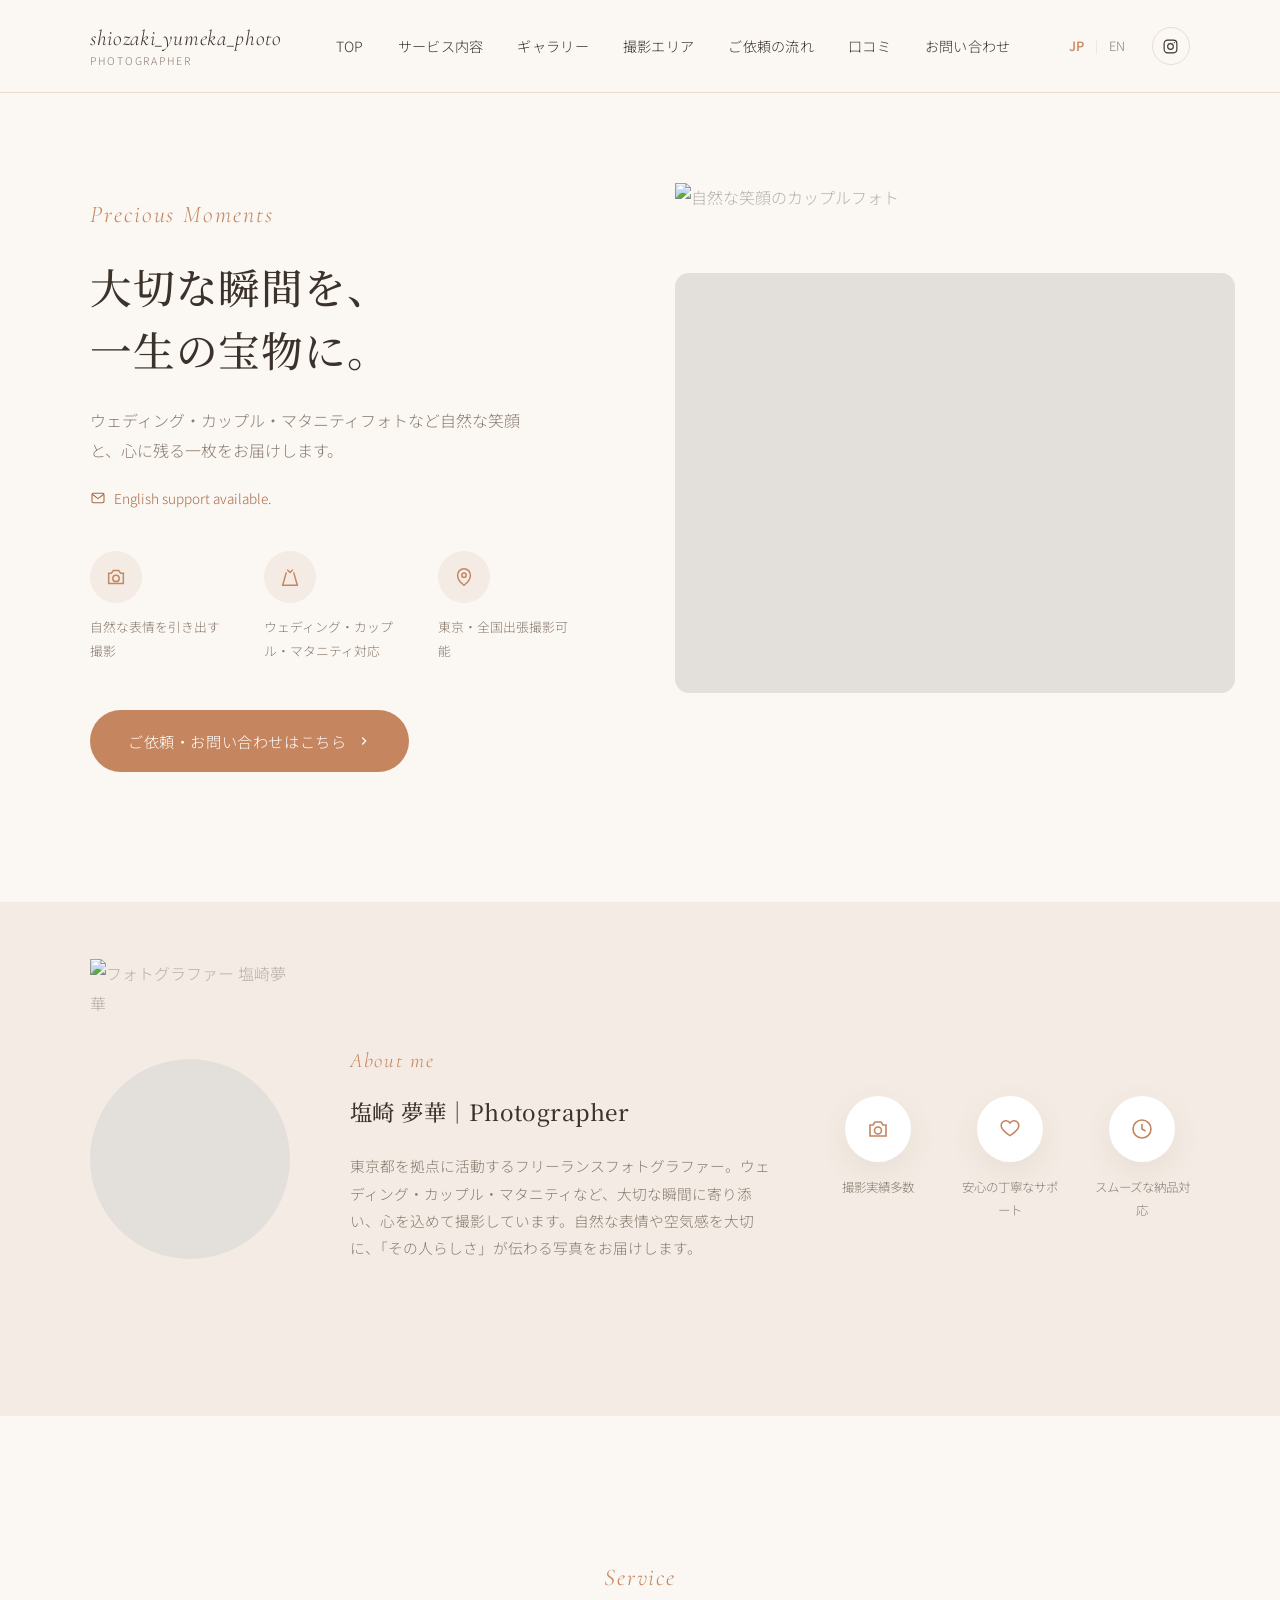
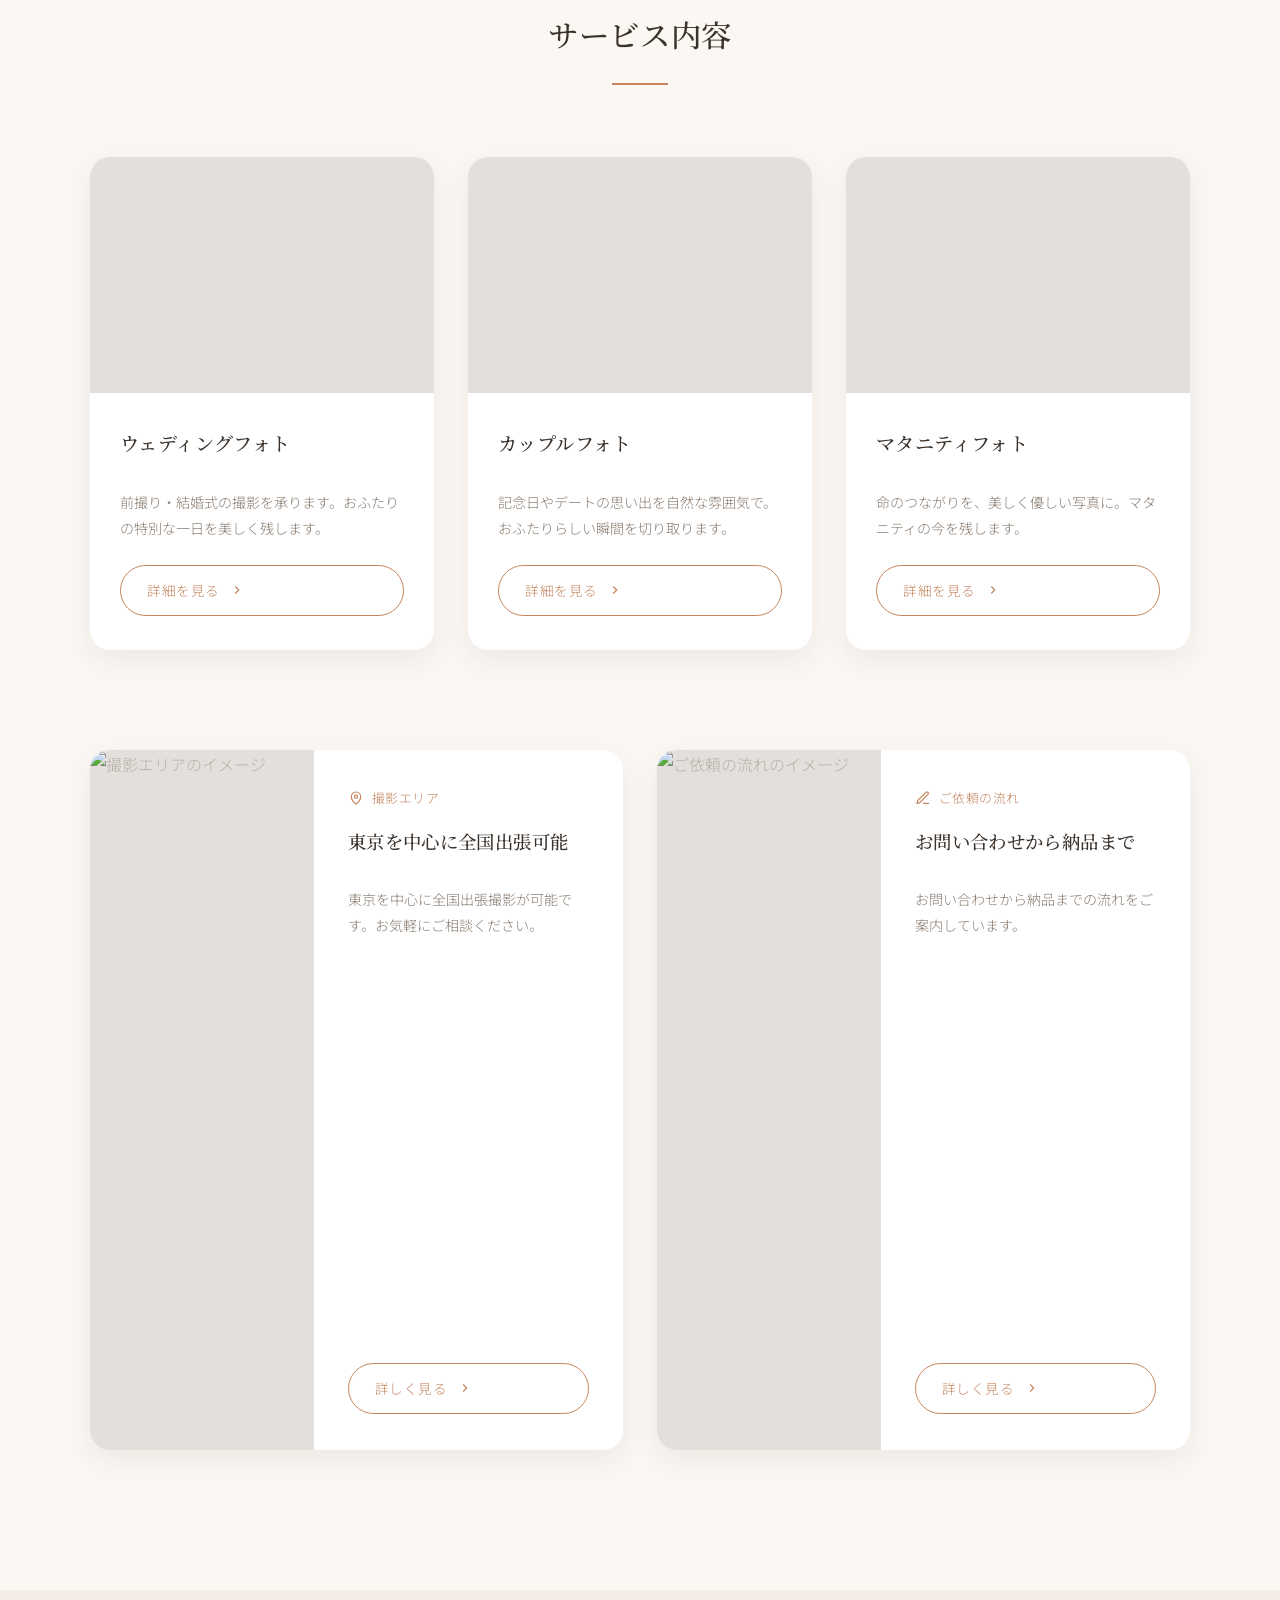
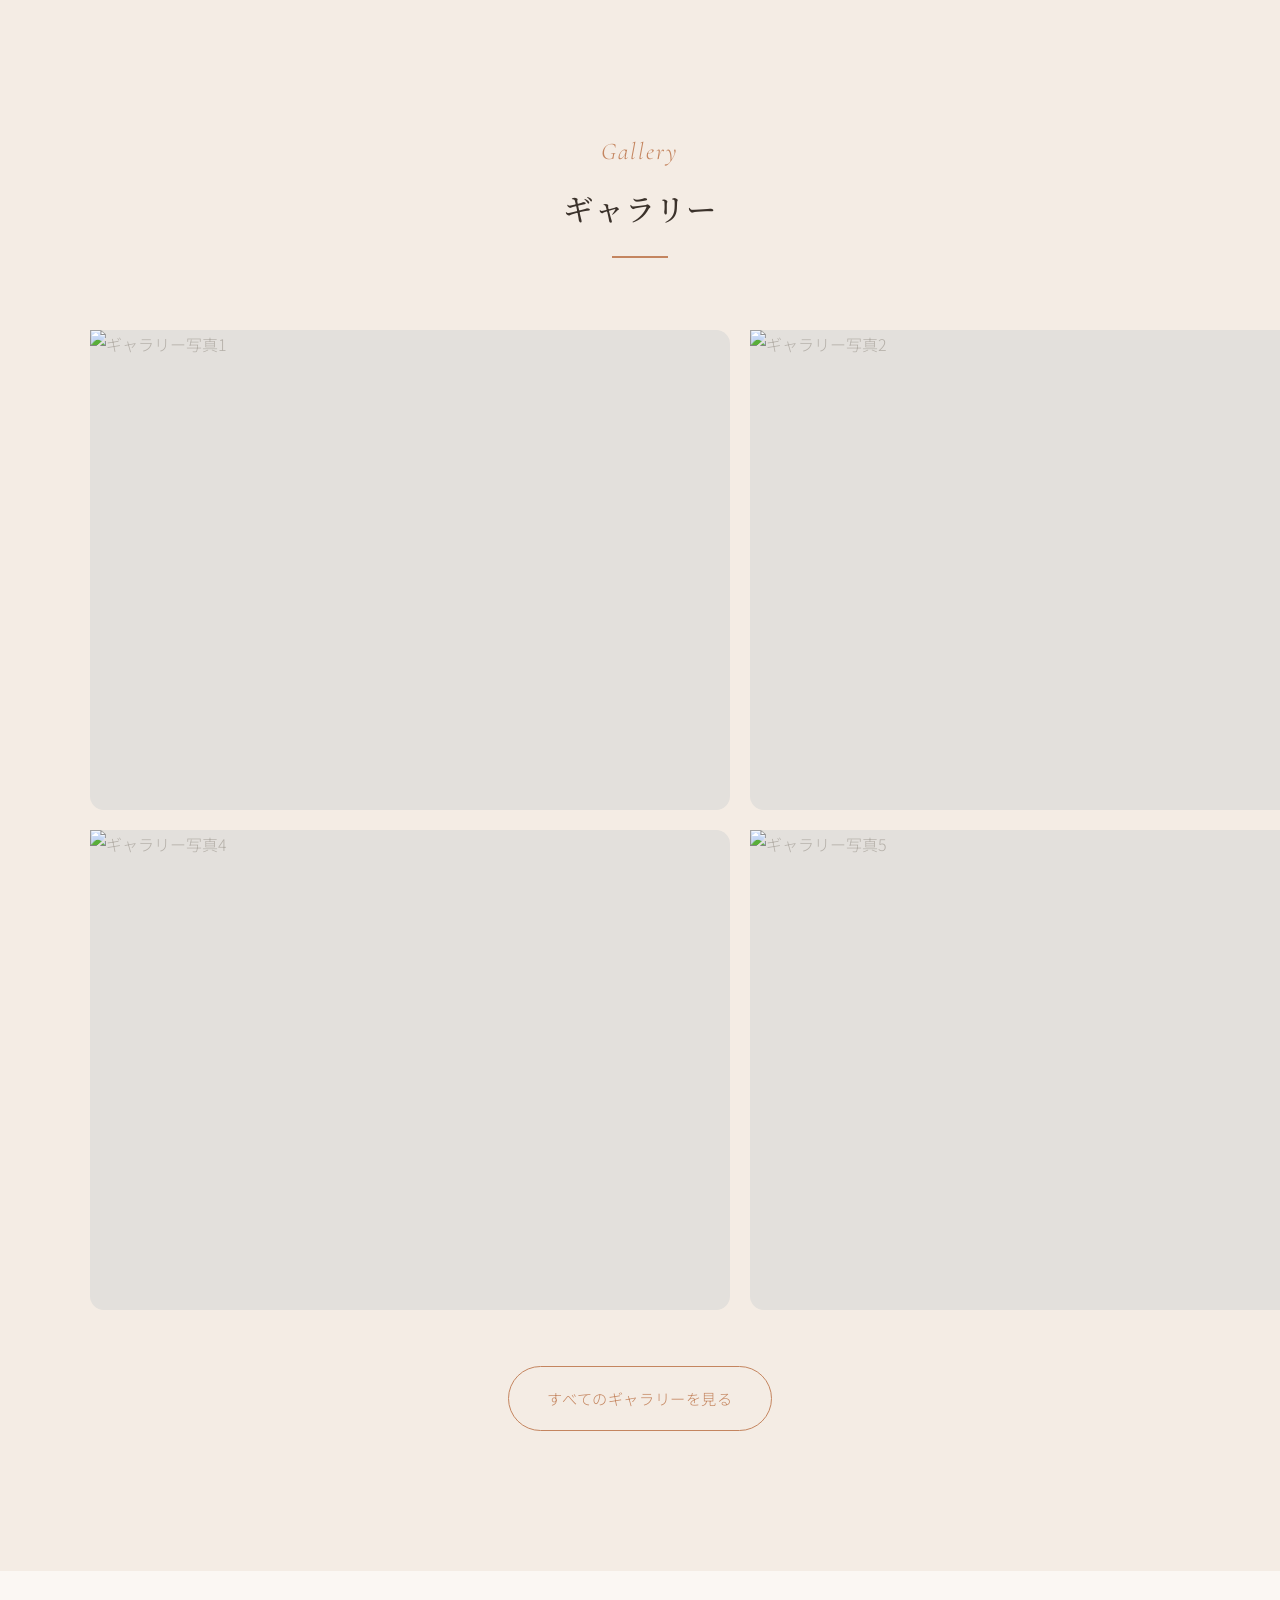
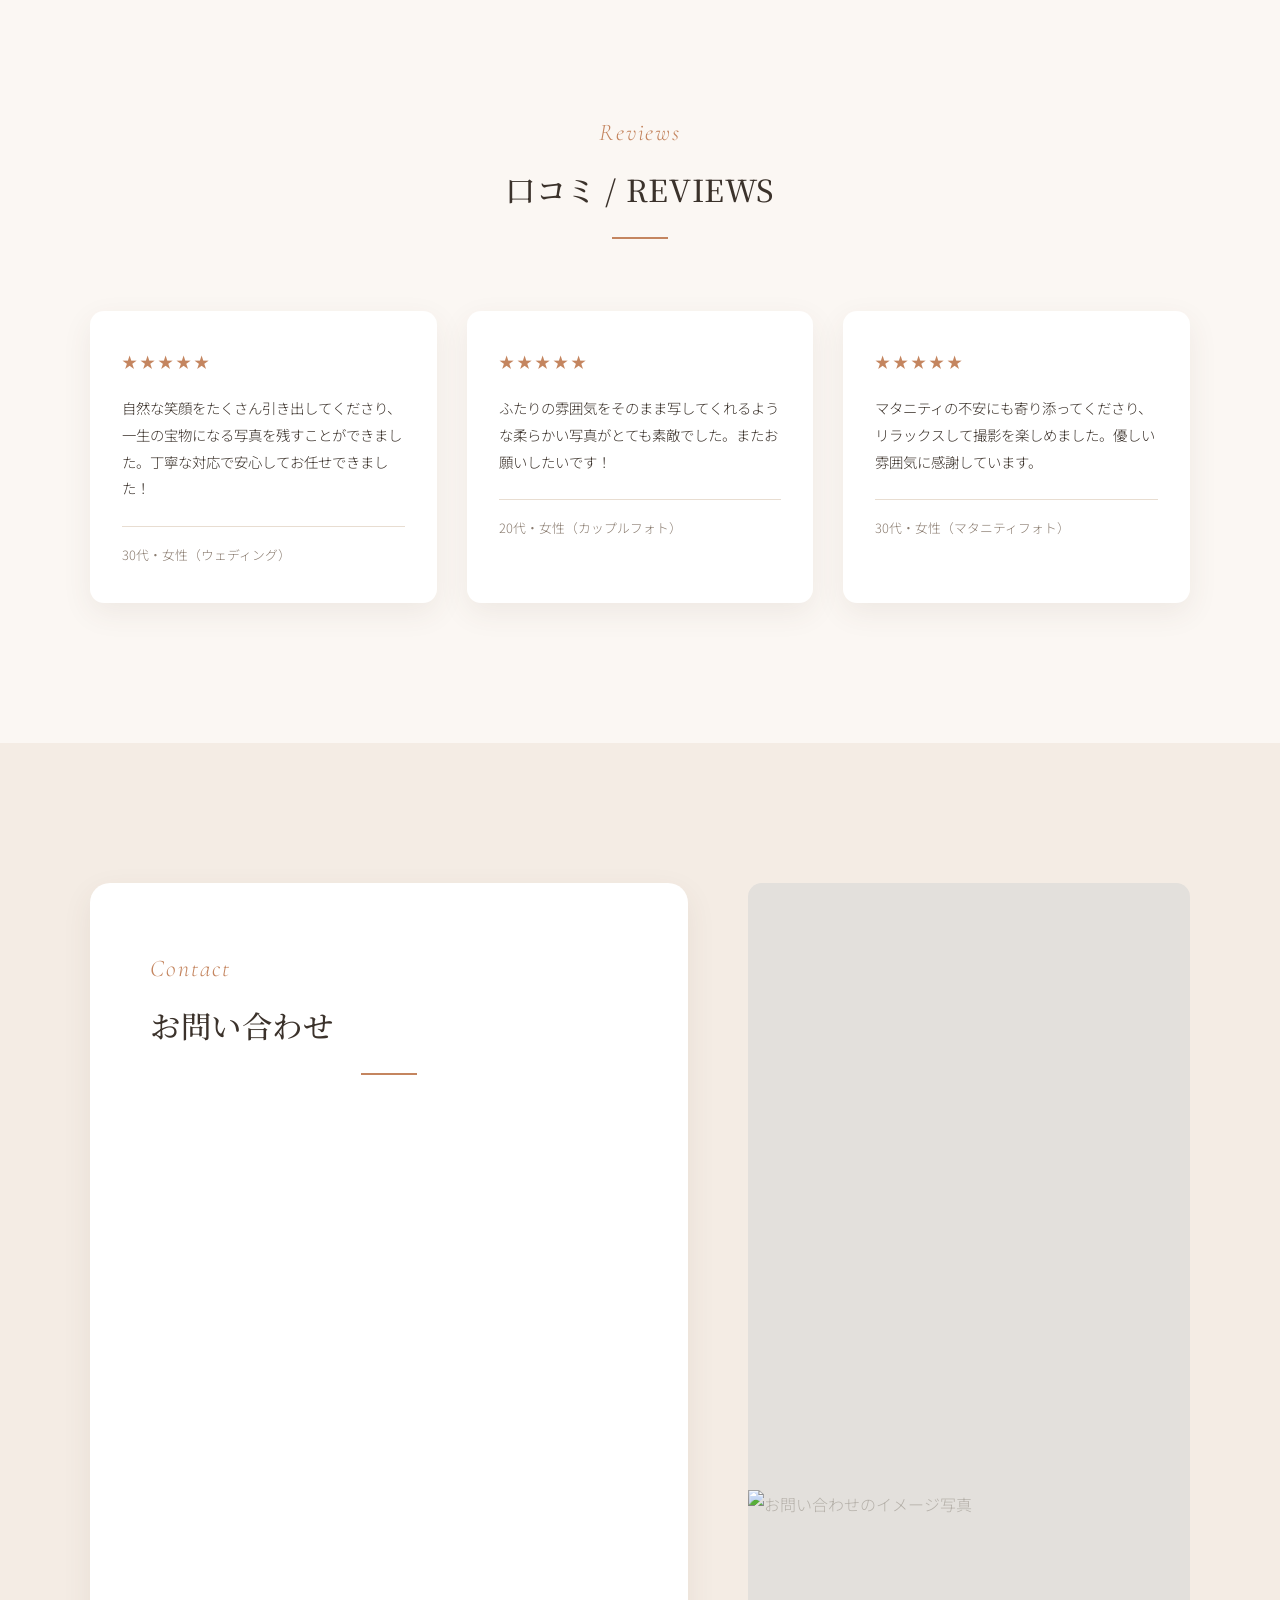
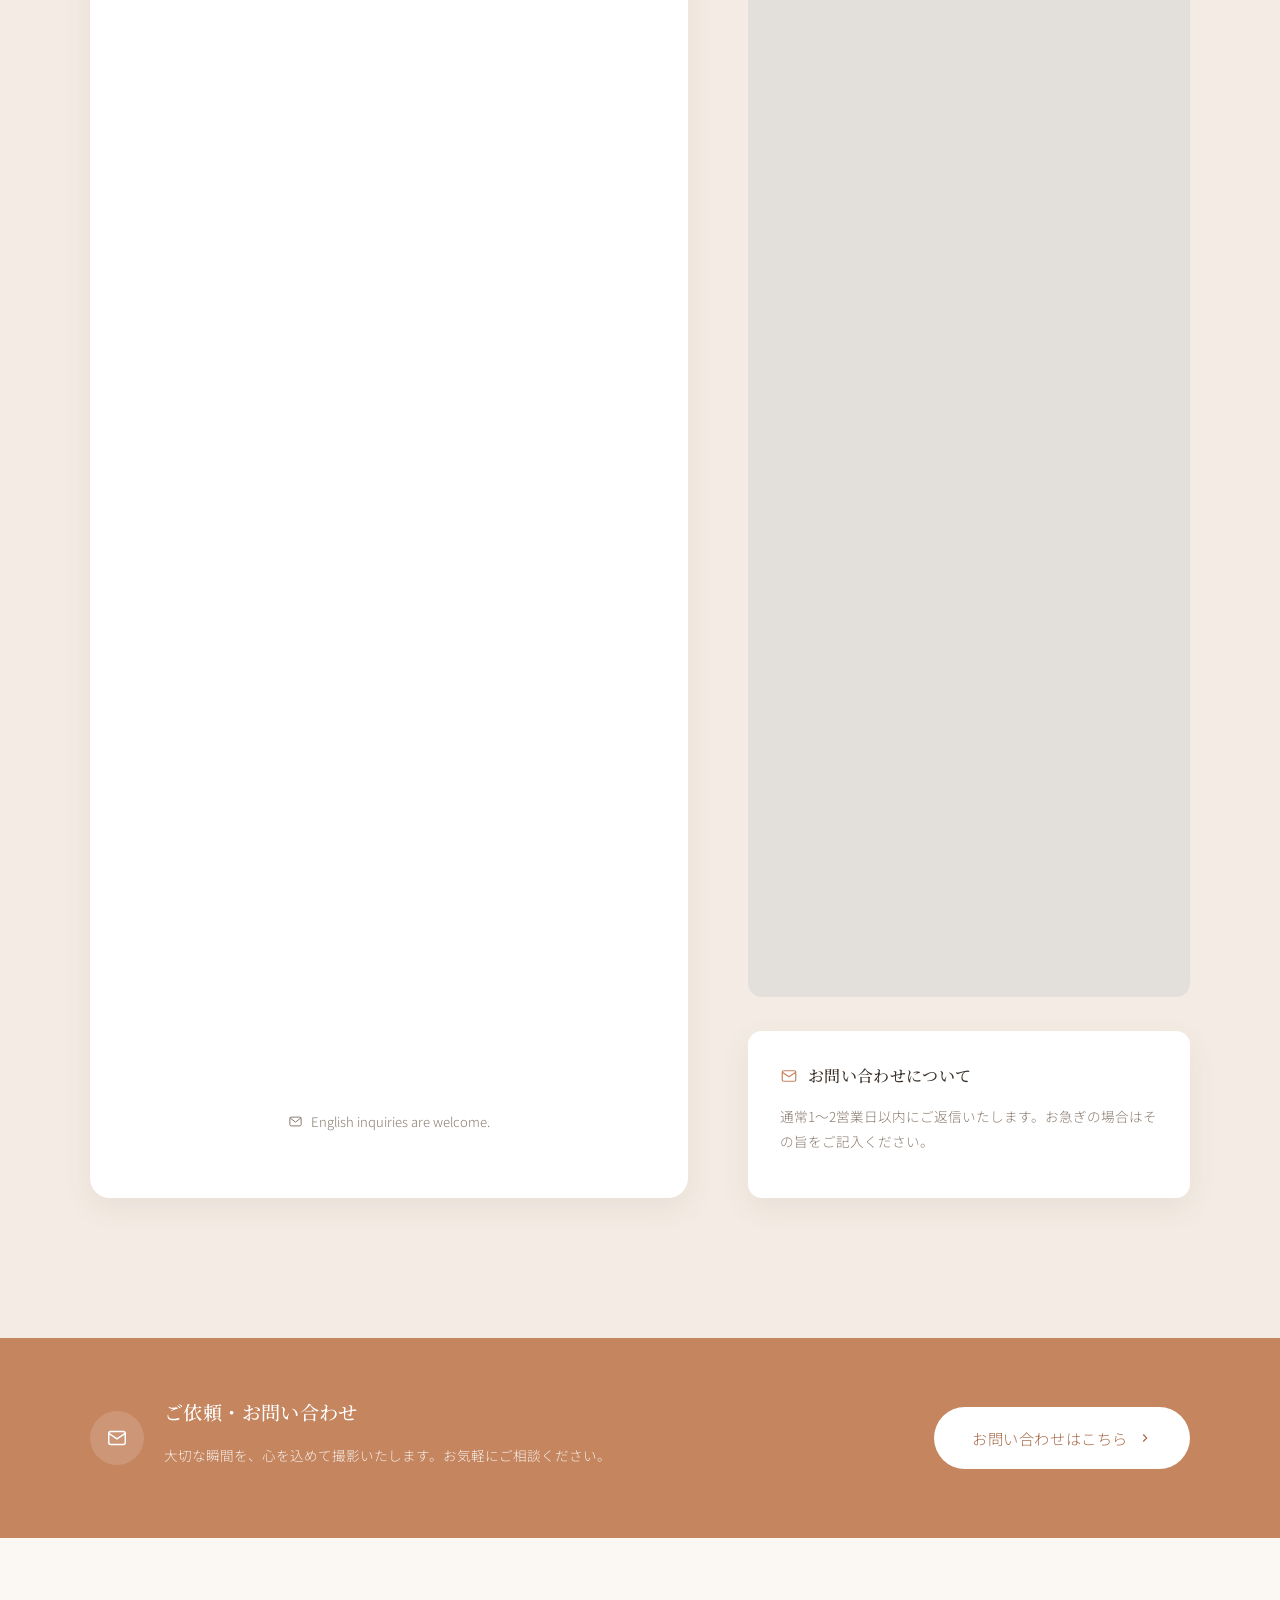
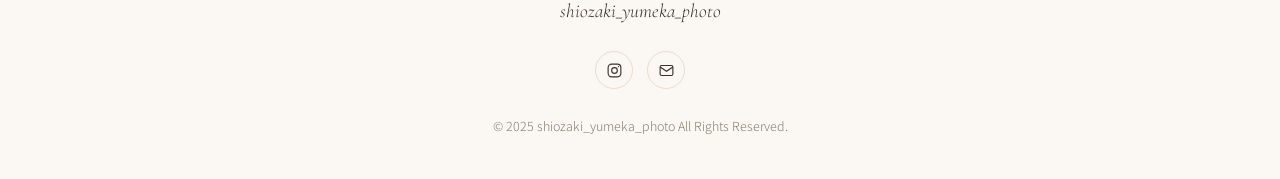
==== commit 1fae3869: "Revert "Curate placeholder photos to match content and warm site palette" This reverts commit 377308" ====
--- a/index.html
+++ b/index.html
@@ -85,12 +85,7 @@
     </div>
 
     <div class="hero-media">
-      <div class="ph">
-        <div class="ph-inner">
-          <svg viewBox="0 0 24 24" fill="none" stroke="currentColor" stroke-width="1.4"><rect x="3" y="5" width="18" height="14" rx="2"/><circle cx="9" cy="11" r="2"/><path d="M21 16l-5-5-4 4-3-2-6 6"/></svg>
-          Image Placeholder
-        </div>
-      </div>
+      <div class="ph"><img src="https://picsum.photos/seed/yumeka-hero-01/800/600" alt="自然な笑顔のカップルフォト" loading="lazy" width="800" height="600"></div>
     </div>
   </div>
 </section>
@@ -99,12 +94,7 @@
 <section class="about" id="about">
   <div class="container">
     <div class="about-photo">
-      <div class="ph">
-        <div class="ph-inner">
-          <svg viewBox="0 0 24 24" fill="none" stroke="currentColor" stroke-width="1.4"><rect x="3" y="5" width="18" height="14" rx="2"/><circle cx="9" cy="11" r="2"/><path d="M21 16l-5-5-4 4-3-2-6 6"/></svg>
-          Image Placeholder
-        </div>
-      </div>
+      <div class="ph"><img src="https://picsum.photos/seed/yumeka-about-01/400/400" alt="フォトグラファー 塩崎夢華" loading="lazy" width="400" height="400"></div>
     </div>
 
     <div class="about-body">
@@ -146,12 +136,7 @@
 
     <div class="service-grid">
       <div class="card">
-        <div class="ph">
-          <div class="ph-inner">
-            <svg viewBox="0 0 24 24" fill="none" stroke="currentColor" stroke-width="1.4"><rect x="3" y="5" width="18" height="14" rx="2"/><circle cx="9" cy="11" r="2"/><path d="M21 16l-5-5-4 4-3-2-6 6"/></svg>
-            Image Placeholder
-          </div>
-        </div>
+        <div class="ph"><img src="https://picsum.photos/seed/yumeka-wedding-01/640/440" alt="ウェディングフォトの撮影例" loading="lazy" width="640" height="440"></div>
         <div class="card-body">
           <h3>ウェディングフォト</h3>
           <p>前撮り・結婚式の撮影を承ります。おふたりの特別な一日を美しく残します。</p>
@@ -163,12 +148,7 @@
       </div>
 
       <div class="card">
-        <div class="ph">
-          <div class="ph-inner">
-            <svg viewBox="0 0 24 24" fill="none" stroke="currentColor" stroke-width="1.4"><rect x="3" y="5" width="18" height="14" rx="2"/><circle cx="9" cy="11" r="2"/><path d="M21 16l-5-5-4 4-3-2-6 6"/></svg>
-            Image Placeholder
-          </div>
-        </div>
+        <div class="ph"><img src="https://picsum.photos/seed/yumeka-couple-01/640/440" alt="カップルフォトの撮影例" loading="lazy" width="640" height="440"></div>
         <div class="card-body">
           <h3>カップルフォト</h3>
           <p>記念日やデートの思い出を自然な雰囲気で。おふたりらしい瞬間を切り取ります。</p>
@@ -180,12 +160,7 @@
       </div>
 
       <div class="card">
-        <div class="ph">
-          <div class="ph-inner">
-            <svg viewBox="0 0 24 24" fill="none" stroke="currentColor" stroke-width="1.4"><rect x="3" y="5" width="18" height="14" rx="2"/><circle cx="9" cy="11" r="2"/><path d="M21 16l-5-5-4 4-3-2-6 6"/></svg>
-            Image Placeholder
-          </div>
-        </div>
+        <div class="ph"><img src="https://picsum.photos/seed/yumeka-maternity-01/640/440" alt="マタニティフォトの撮影例" loading="lazy" width="640" height="440"></div>
         <div class="card-body">
           <h3>マタニティフォト</h3>
           <p>命のつながりを、美しく優しい写真に。マタニティの今を残します。</p>
@@ -204,12 +179,7 @@
   <div class="container">
     <div class="area-flow-grid">
       <div class="card" id="area">
-        <div class="ph">
-          <div class="ph-inner">
-            <svg viewBox="0 0 24 24" fill="none" stroke="currentColor" stroke-width="1.4"><rect x="3" y="5" width="18" height="14" rx="2"/><circle cx="9" cy="11" r="2"/><path d="M21 16l-5-5-4 4-3-2-6 6"/></svg>
-            Image Placeholder
-          </div>
-        </div>
+        <div class="ph"><img src="https://picsum.photos/seed/yumeka-area-01/600/700" alt="撮影エリアのイメージ" loading="lazy" width="600" height="700"></div>
         <div class="card-body">
           <span class="tag">
             <svg viewBox="0 0 24 24" fill="none" stroke="currentColor" stroke-width="1.8"><path d="M12 21s-7-5.2-7-11a7 7 0 0 1 14 0c0 5.8-7 11-7 11z"/><circle cx="12" cy="10" r="2.4"/></svg>
@@ -225,12 +195,7 @@
       </div>
 
       <div class="card" id="flow">
-        <div class="ph">
-          <div class="ph-inner">
-            <svg viewBox="0 0 24 24" fill="none" stroke="currentColor" stroke-width="1.4"><rect x="3" y="5" width="18" height="14" rx="2"/><circle cx="9" cy="11" r="2"/><path d="M21 16l-5-5-4 4-3-2-6 6"/></svg>
-            Image Placeholder
-          </div>
-        </div>
+        <div class="ph"><img src="https://picsum.photos/seed/yumeka-flow-01/600/700" alt="ご依頼の流れのイメージ" loading="lazy" width="600" height="700"></div>
         <div class="card-body">
           <span class="tag">
             <svg viewBox="0 0 24 24" fill="none" stroke="currentColor" stroke-width="1.8"><path d="M12 20h9M16.5 3.5a2.1 2.1 0 0 1 3 3L7 19l-4 1 1-4z"/></svg>
@@ -257,12 +222,12 @@
     </div>
 
     <div class="gallery-grid">
-      <div class="ph"><div class="ph-inner"><svg viewBox="0 0 24 24" fill="none" stroke="currentColor" stroke-width="1.4"><rect x="3" y="5" width="18" height="14" rx="2"/><circle cx="9" cy="11" r="2"/><path d="M21 16l-5-5-4 4-3-2-6 6"/></svg>Image Placeholder</div></div>
-      <div class="ph"><div class="ph-inner"><svg viewBox="0 0 24 24" fill="none" stroke="currentColor" stroke-width="1.4"><rect x="3" y="5" width="18" height="14" rx="2"/><circle cx="9" cy="11" r="2"/><path d="M21 16l-5-5-4 4-3-2-6 6"/></svg>Image Placeholder</div></div>
-      <div class="ph"><div class="ph-inner"><svg viewBox="0 0 24 24" fill="none" stroke="currentColor" stroke-width="1.4"><rect x="3" y="5" width="18" height="14" rx="2"/><circle cx="9" cy="11" r="2"/><path d="M21 16l-5-5-4 4-3-2-6 6"/></svg>Image Placeholder</div></div>
-      <div class="ph"><div class="ph-inner"><svg viewBox="0 0 24 24" fill="none" stroke="currentColor" stroke-width="1.4"><rect x="3" y="5" width="18" height="14" rx="2"/><circle cx="9" cy="11" r="2"/><path d="M21 16l-5-5-4 4-3-2-6 6"/></svg>Image Placeholder</div></div>
-      <div class="ph"><div class="ph-inner"><svg viewBox="0 0 24 24" fill="none" stroke="currentColor" stroke-width="1.4"><rect x="3" y="5" width="18" height="14" rx="2"/><circle cx="9" cy="11" r="2"/><path d="M21 16l-5-5-4 4-3-2-6 6"/></svg>Image Placeholder</div></div>
-      <div class="ph"><div class="ph-inner"><svg viewBox="0 0 24 24" fill="none" stroke="currentColor" stroke-width="1.4"><rect x="3" y="5" width="18" height="14" rx="2"/><circle cx="9" cy="11" r="2"/><path d="M21 16l-5-5-4 4-3-2-6 6"/></svg>Image Placeholder</div></div>
+      <div class="ph"><img src="https://picsum.photos/seed/yumeka-gallery-01/640/480" alt="ギャラリー写真1" loading="lazy" width="640" height="480"></div>
+      <div class="ph"><img src="https://picsum.photos/seed/yumeka-gallery-02/640/480" alt="ギャラリー写真2" loading="lazy" width="640" height="480"></div>
+      <div class="ph"><img src="https://picsum.photos/seed/yumeka-gallery-03/640/480" alt="ギャラリー写真3" loading="lazy" width="640" height="480"></div>
+      <div class="ph"><img src="https://picsum.photos/seed/yumeka-gallery-04/640/480" alt="ギャラリー写真4" loading="lazy" width="640" height="480"></div>
+      <div class="ph"><img src="https://picsum.photos/seed/yumeka-gallery-05/640/480" alt="ギャラリー写真5" loading="lazy" width="640" height="480"></div>
+      <div class="ph"><img src="https://picsum.photos/seed/yumeka-gallery-06/640/480" alt="ギャラリー写真6" loading="lazy" width="640" height="480"></div>
     </div>
 
     <div class="gallery-cta">
@@ -302,58 +267,22 @@
 <!-- ============ CONTACT ============ -->
 <section class="contact" id="contact">
   <div class="container">
-    <form class="contact-form">
+    <div class="contact-form">
       <div class="section-head" style="text-align:left; margin-bottom:48px;">
         <span class="eyebrow">Contact</span>
         <h2 style="text-align:left;">お問い合わせ</h2>
       </div>
 
-      <div class="field">
-        <label>お名前 <span class="req">必須</span></label>
-        <input type="text" placeholder="例）山田 花子">
-      </div>
-
-      <div class="field">
-        <label>メールアドレス <span class="req">必須</span></label>
-        <input type="email" placeholder="例）example@gmail.com">
-      </div>
-
-      <div class="field">
-        <label>ご希望の撮影内容</label>
-        <select>
-          <option>選択してください</option>
-          <option>ウェディングフォト</option>
-          <option>カップルフォト</option>
-          <option>マタニティフォト</option>
-          <option>その他</option>
-        </select>
-      </div>
-
-      <div class="field">
-        <label>撮影希望日</label>
-        <input type="text" placeholder="例）2025/06/15">
-      </div>
-
-      <div class="field">
-        <label>お問い合わせ内容 <span class="req">必須</span></label>
-        <textarea placeholder="ご希望やご質問などをご記入ください"></textarea>
-      </div>
-
-      <button type="submit" class="btn">送信する</button>
+      <iframe src="https://docs.google.com/forms/d/e/1FAIpQLScOgJz1su5p1bibkGjJNi-e8tyeYH8fb11uop50XWT9vla-bQ/viewform?embedded=true" width="100%" height="1556" frameborder="0" marginheight="0" marginwidth="0" style="max-width:640px;">読み込んでいます…</iframe>
 
       <div class="form-note">
         <svg viewBox="0 0 24 24" fill="none" stroke="currentColor" stroke-width="1.6"><path d="M3 6l9 7 9-7"/><rect x="3" y="5" width="18" height="14" rx="2"/></svg>
         English inquiries are welcome.
       </div>
-    </form>
+    </div>
 
     <div class="contact-media">
-      <div class="ph">
-        <div class="ph-inner">
-          <svg viewBox="0 0 24 24" fill="none" stroke="currentColor" stroke-width="1.4"><rect x="3" y="5" width="18" height="14" rx="2"/><circle cx="9" cy="11" r="2"/><path d="M21 16l-5-5-4 4-3-2-6 6"/></svg>
-          Image Placeholder
-        </div>
-      </div>
+      <div class="ph"><img src="https://picsum.photos/seed/yumeka-contact-01/700/500" alt="お問い合わせのイメージ写真" loading="lazy" width="700" height="500"></div>
 
       <div class="contact-info-card">
         <h4>
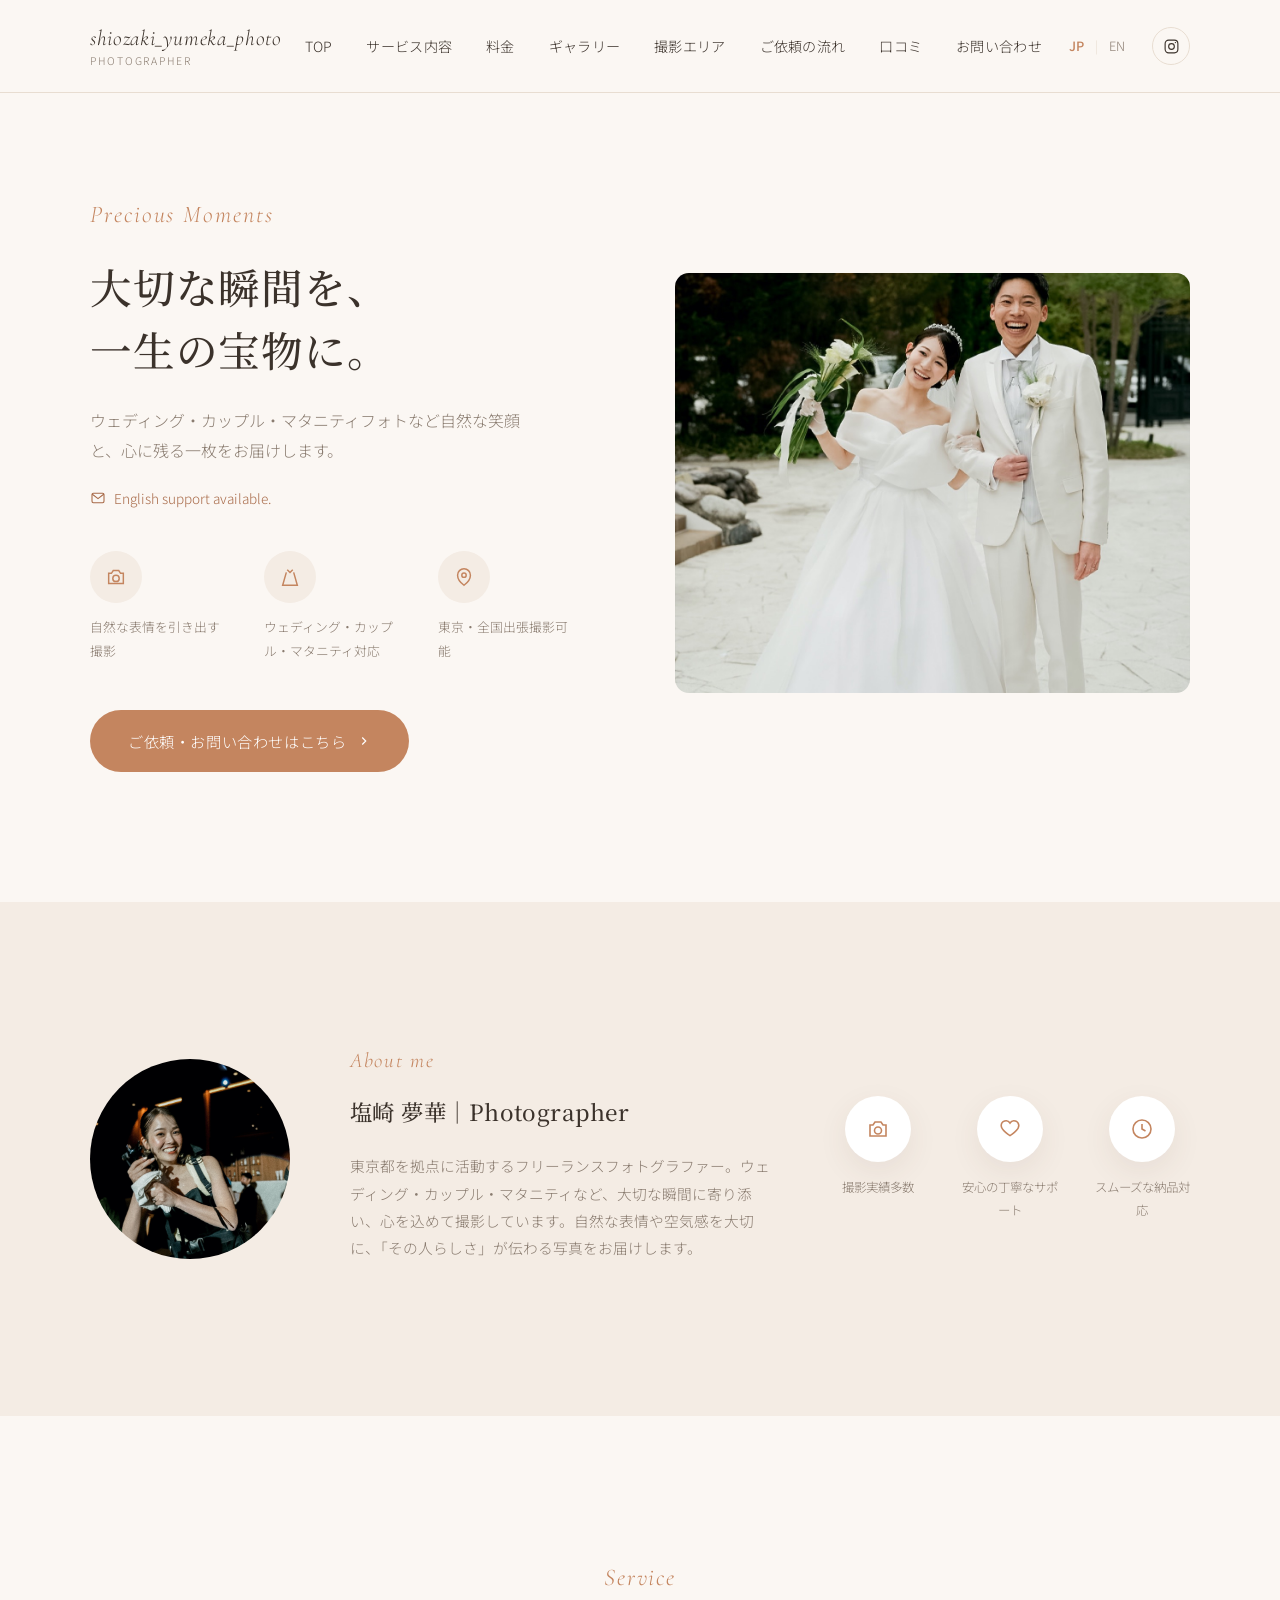
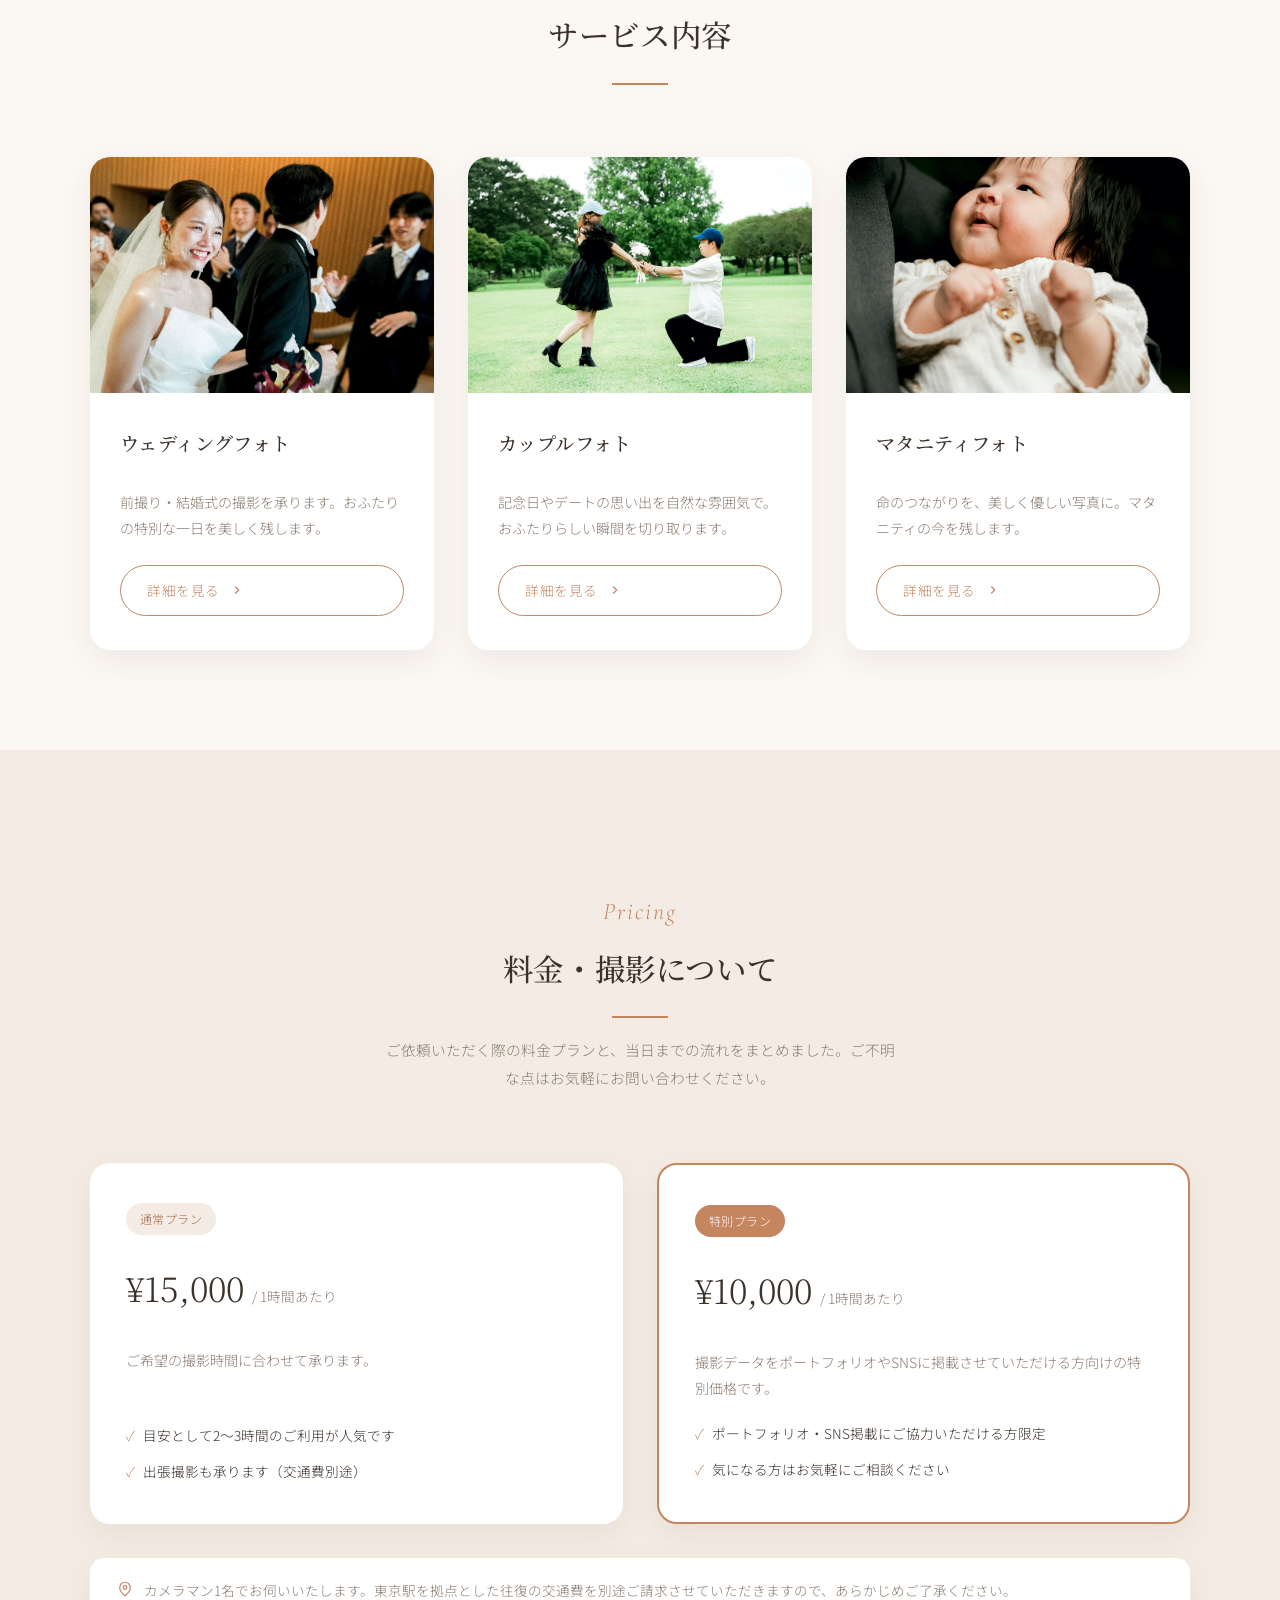
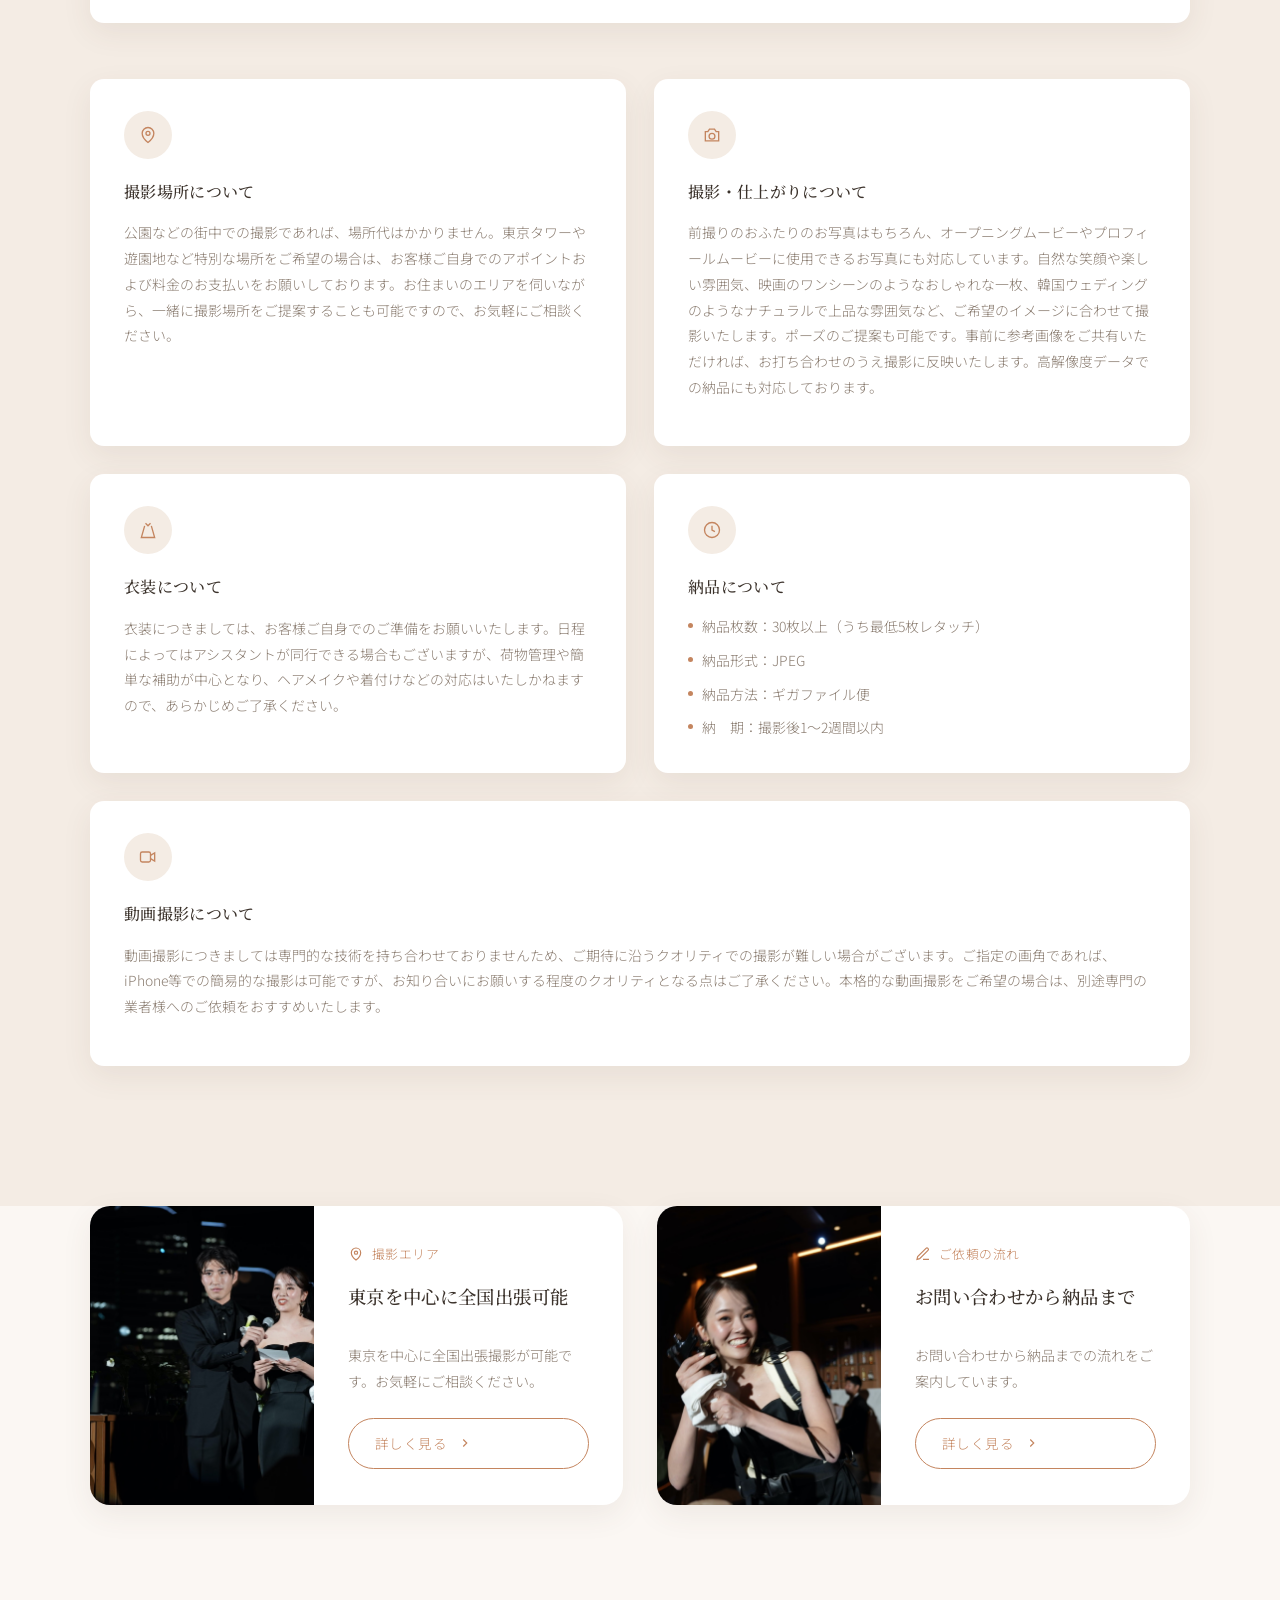
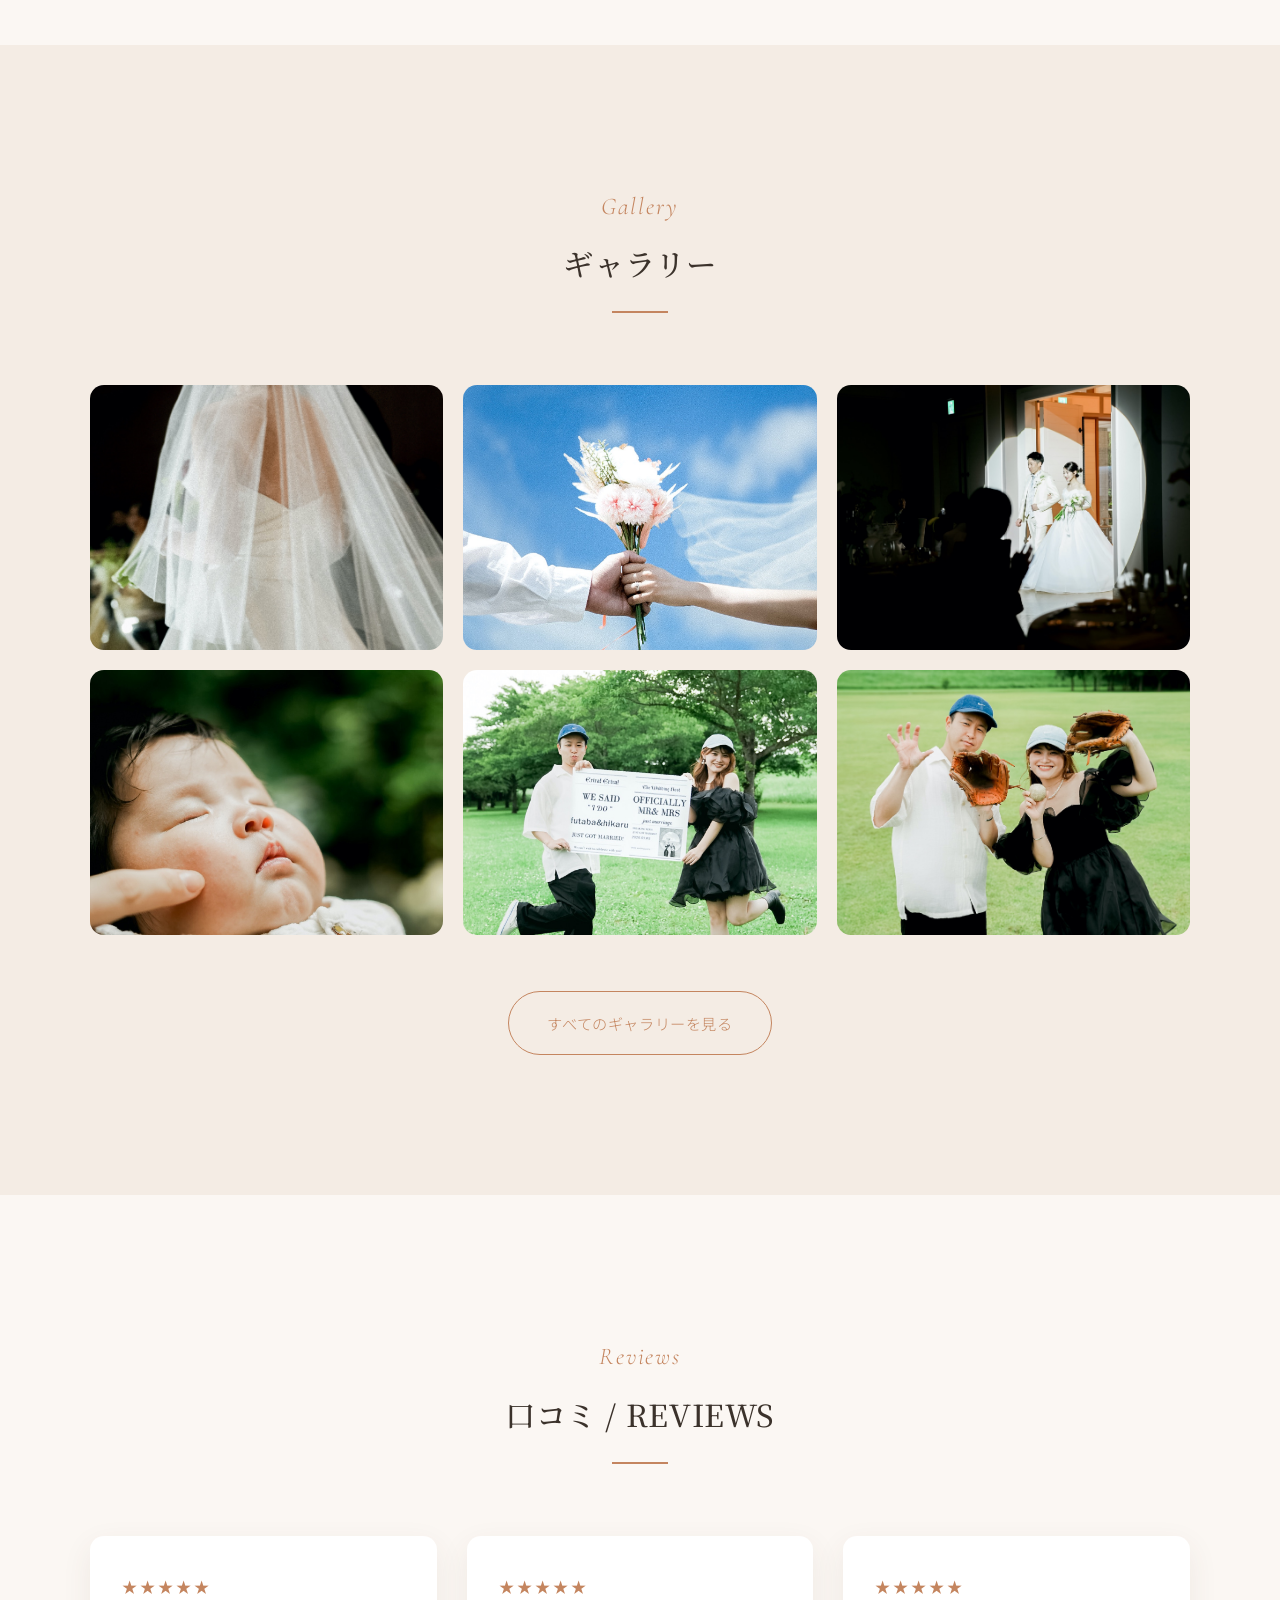
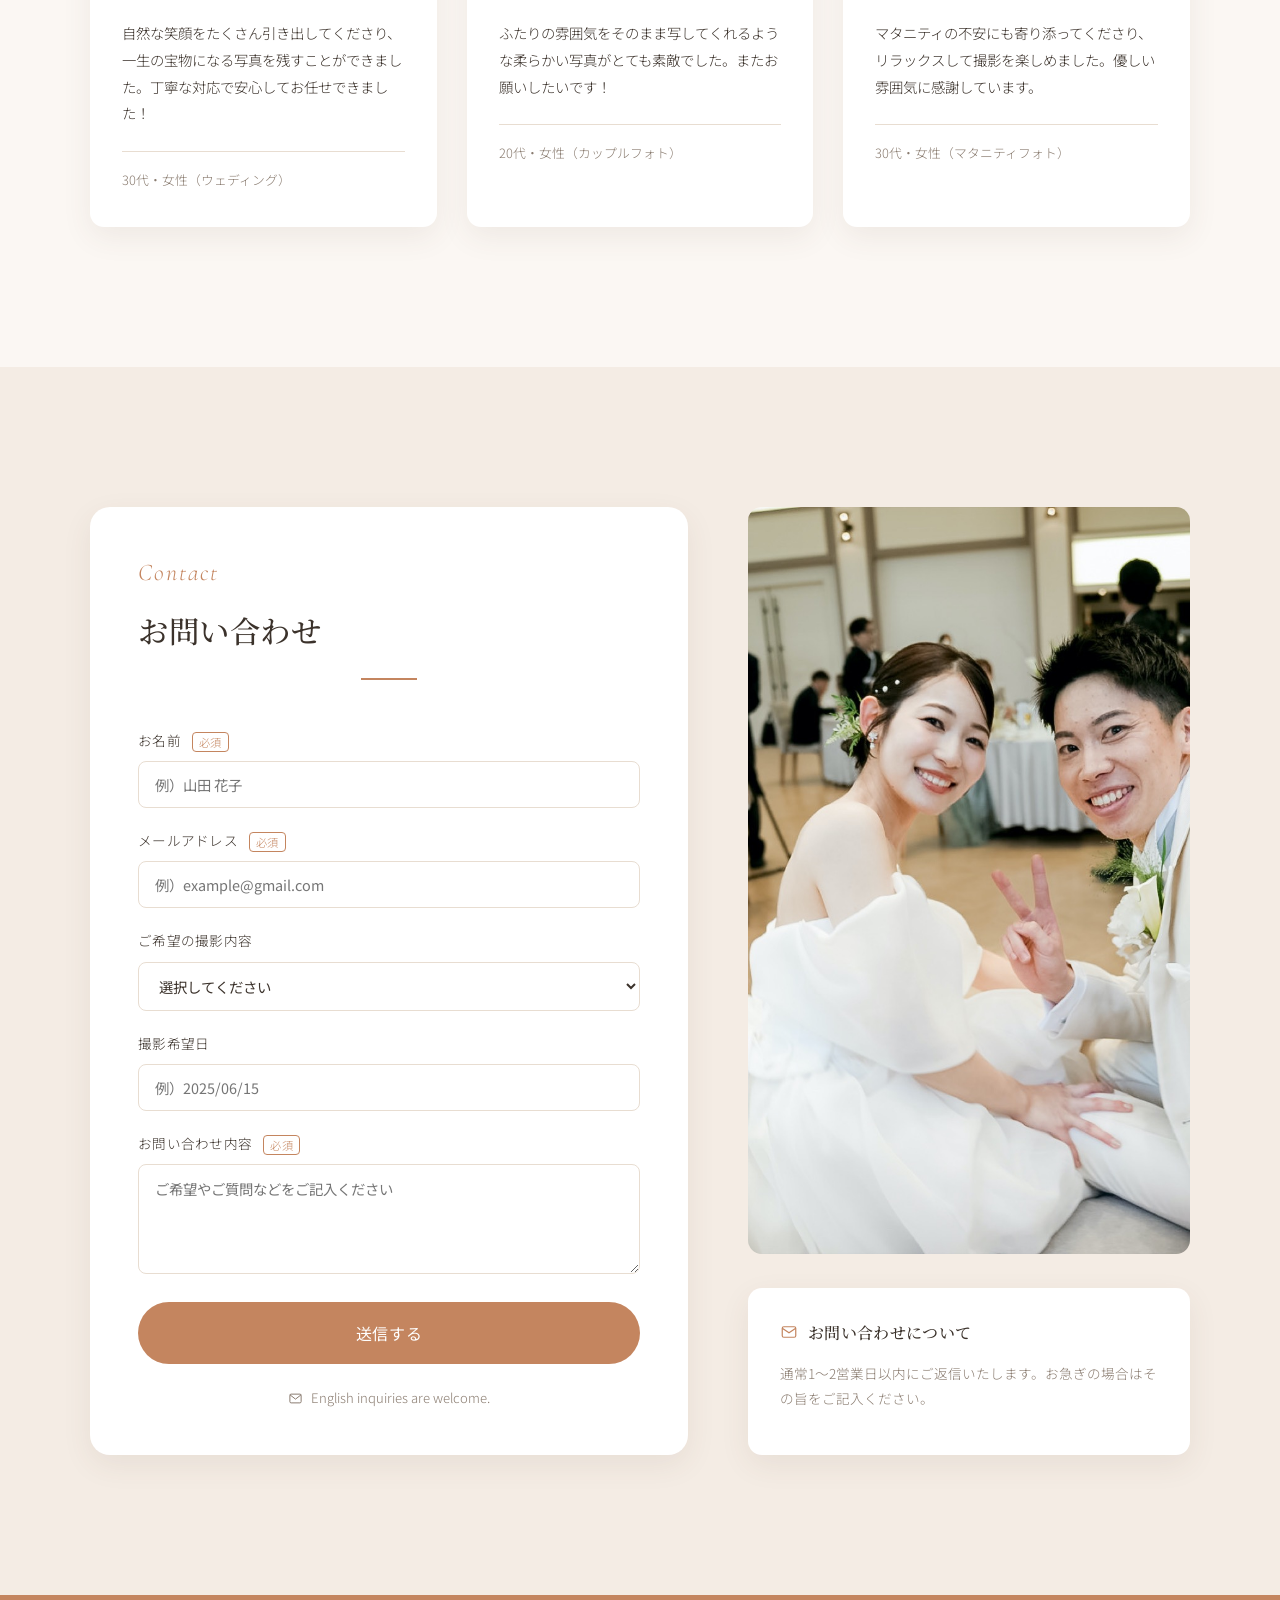
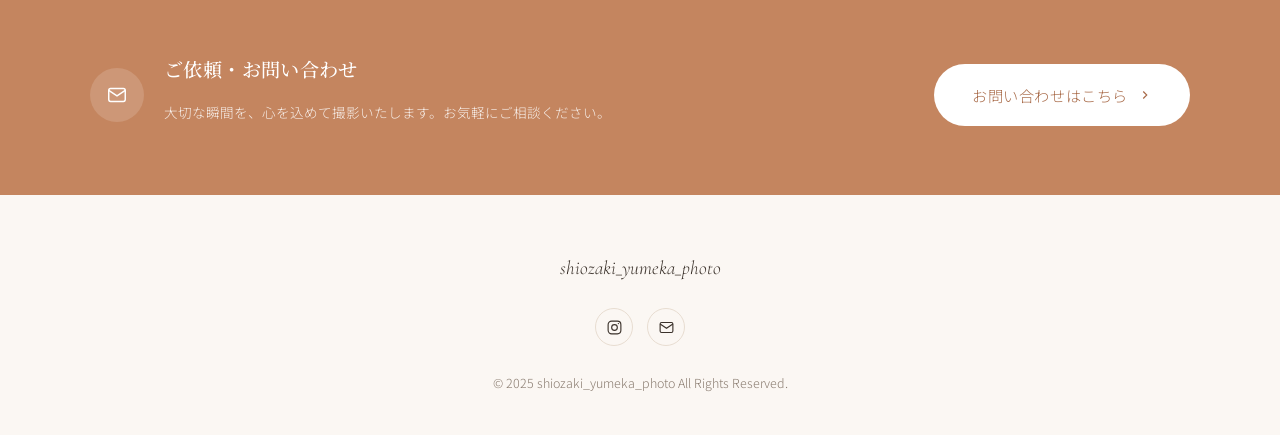
==== commit bfc79b49: "Replace placeholder boxes with real photos across JP/EN pages Fills all 14 image placeholder spots (" ====
--- a/index.html
+++ b/index.html
@@ -21,6 +21,7 @@
       <ul>
         <li><a href="#top">TOP</a></li>
         <li><a href="#service">サービス内容</a></li>
+        <li><a href="#pricing">料金</a></li>
         <li><a href="#gallery">ギャラリー</a></li>
         <li><a href="#area">撮影エリア</a></li>
         <li><a href="#flow">ご依頼の流れ</a></li>
@@ -85,7 +86,9 @@
     </div>
 
     <div class="hero-media">
-      <div class="ph"><img src="https://picsum.photos/seed/yumeka-hero-01/800/600" alt="自然な笑顔のカップルフォト" loading="lazy" width="800" height="600"></div>
+      <div class="ph">
+        <img src="img/hero.jpg" alt="ウェディングフォト撮影の様子">
+      </div>
     </div>
   </div>
 </section>
@@ -94,7 +97,9 @@
 <section class="about" id="about">
   <div class="container">
     <div class="about-photo">
-      <div class="ph"><img src="https://picsum.photos/seed/yumeka-about-01/400/400" alt="フォトグラファー 塩崎夢華" loading="lazy" width="400" height="400"></div>
+      <div class="ph">
+        <img src="img/about.jpg" alt="フォトグラファー 塩崎夢華">
+      </div>
     </div>
 
     <div class="about-body">
@@ -136,7 +141,9 @@
 
     <div class="service-grid">
       <div class="card">
-        <div class="ph"><img src="https://picsum.photos/seed/yumeka-wedding-01/640/440" alt="ウェディングフォトの撮影例" loading="lazy" width="640" height="440"></div>
+        <div class="ph">
+          <img src="img/service-wedding.jpg" alt="ウェディングフォト">
+        </div>
         <div class="card-body">
           <h3>ウェディングフォト</h3>
           <p>前撮り・結婚式の撮影を承ります。おふたりの特別な一日を美しく残します。</p>
@@ -148,7 +155,9 @@
       </div>
 
       <div class="card">
-        <div class="ph"><img src="https://picsum.photos/seed/yumeka-couple-01/640/440" alt="カップルフォトの撮影例" loading="lazy" width="640" height="440"></div>
+        <div class="ph">
+          <img src="img/service-couple.jpg" alt="カップルフォト">
+        </div>
         <div class="card-body">
           <h3>カップルフォト</h3>
           <p>記念日やデートの思い出を自然な雰囲気で。おふたりらしい瞬間を切り取ります。</p>
@@ -160,7 +169,9 @@
       </div>
 
       <div class="card">
-        <div class="ph"><img src="https://picsum.photos/seed/yumeka-maternity-01/640/440" alt="マタニティフォトの撮影例" loading="lazy" width="640" height="440"></div>
+        <div class="ph">
+          <img src="img/service-maternity.jpg" alt="マタニティフォト">
+        </div>
         <div class="card-body">
           <h3>マタニティフォト</h3>
           <p>命のつながりを、美しく優しい写真に。マタニティの今を残します。</p>
@@ -174,12 +185,105 @@
   </div>
 </section>
 
+<!-- ============ PRICING ============ -->
+<section class="pricing" id="pricing">
+  <div class="container">
+    <div class="section-head">
+      <span class="eyebrow">Pricing</span>
+      <h2>料金・撮影について</h2>
+      <p class="section-sub">ご依頼いただく際の料金プランと、当日までの流れをまとめました。ご不明な点はお気軽にお問い合わせください。</p>
+    </div>
+
+    <div class="price-cards">
+      <div class="price-card">
+        <span class="badge">通常プラン</span>
+        <div class="price">
+          <span class="price-amount">¥15,000</span>
+          <span class="price-unit">/ 1時間あたり</span>
+        </div>
+        <p class="price-desc">ご希望の撮影時間に合わせて承ります。</p>
+        <ul class="price-list">
+          <li>目安として2〜3時間のご利用が人気です</li>
+          <li>出張撮影も承ります（交通費別途）</li>
+        </ul>
+      </div>
+
+      <div class="price-card featured">
+        <span class="badge">特別プラン</span>
+        <div class="price">
+          <span class="price-amount">¥10,000</span>
+          <span class="price-unit">/ 1時間あたり</span>
+        </div>
+        <p class="price-desc">撮影データをポートフォリオやSNSに掲載させていただける方向けの特別価格です。</p>
+        <ul class="price-list">
+          <li>ポートフォリオ・SNS掲載にご協力いただける方限定</li>
+          <li>気になる方はお気軽にご相談ください</li>
+        </ul>
+      </div>
+    </div>
+
+    <div class="price-note">
+      <svg viewBox="0 0 24 24" fill="none" stroke="currentColor" stroke-width="1.6"><path d="M12 21s-7-5.2-7-11a7 7 0 0 1 14 0c0 5.8-7 11-7 11z"/><circle cx="12" cy="10" r="2.4"/></svg>
+      カメラマン1名でお伺いいたします。東京駅を拠点とした往復の交通費を別途ご請求させていただきますので、あらかじめご了承ください。
+    </div>
+
+    <div class="pricing-details">
+      <div class="detail-card">
+        <span class="icon-circle">
+          <svg viewBox="0 0 24 24" fill="none" stroke="currentColor" stroke-width="1.6"><path d="M12 21s-7-5.2-7-11a7 7 0 0 1 14 0c0 5.8-7 11-7 11z"/><circle cx="12" cy="10" r="2.4"/></svg>
+        </span>
+        <h4>撮影場所について</h4>
+        <p>公園などの街中での撮影であれば、場所代はかかりません。東京タワーや遊園地など特別な場所をご希望の場合は、お客様ご自身でのアポイントおよび料金のお支払いをお願いしております。お住まいのエリアを伺いながら、一緒に撮影場所をご提案することも可能ですので、お気軽にご相談ください。</p>
+      </div>
+
+      <div class="detail-card">
+        <span class="icon-circle">
+          <svg viewBox="0 0 24 24" fill="none" stroke="currentColor" stroke-width="1.6"><path d="M4 8h3l2-3h6l2 3h3v11H4z"/><circle cx="12" cy="13.5" r="3.5"/></svg>
+        </span>
+        <h4>撮影・仕上がりについて</h4>
+        <p>前撮りのおふたりのお写真はもちろん、オープニングムービーやプロフィールムービーに使用できるお写真にも対応しています。自然な笑顔や楽しい雰囲気、映画のワンシーンのようなおしゃれな一枚、韓国ウェディングのようなナチュラルで上品な雰囲気など、ご希望のイメージに合わせて撮影いたします。ポーズのご提案も可能です。事前に参考画像をご共有いただければ、お打ち合わせのうえ撮影に反映いたします。高解像度データでの納品にも対応しております。</p>
+      </div>
+
+      <div class="detail-card">
+        <span class="icon-circle">
+          <svg viewBox="0 0 24 24" fill="none" stroke="currentColor" stroke-width="1.6"><path d="M9 4l3 3 3-3M8 7l-4 14h16L16 7"/></svg>
+        </span>
+        <h4>衣装について</h4>
+        <p>衣装につきましては、お客様ご自身でのご準備をお願いいたします。日程によってはアシスタントが同行できる場合もございますが、荷物管理や簡単な補助が中心となり、ヘアメイクや着付けなどの対応はいたしかねますので、あらかじめご了承ください。</p>
+      </div>
+
+      <div class="detail-card">
+        <span class="icon-circle">
+          <svg viewBox="0 0 24 24" fill="none" stroke="currentColor" stroke-width="1.6"><circle cx="12" cy="12" r="9"/><path d="M12 7v5l3.5 2"/></svg>
+        </span>
+        <h4>納品について</h4>
+        <ul>
+          <li>納品枚数：30枚以上（うち最低5枚レタッチ）</li>
+          <li>納品形式：JPEG</li>
+          <li>納品方法：ギガファイル便</li>
+          <li>納　期：撮影後1〜2週間以内</li>
+        </ul>
+      </div>
+
+      <div class="detail-card wide">
+        <span class="icon-circle">
+          <svg viewBox="0 0 24 24" fill="none" stroke="currentColor" stroke-width="1.6"><rect x="3" y="6" width="12" height="12" rx="2"/><path d="M15 10l5-3v10l-5-3"/></svg>
+        </span>
+        <h4>動画撮影について</h4>
+        <p>動画撮影につきましては専門的な技術を持ち合わせておりませんため、ご期待に沿うクオリティでの撮影が難しい場合がございます。ご指定の画角であれば、iPhone等での簡易的な撮影は可能ですが、お知り合いにお願いする程度のクオリティとなる点はご了承ください。本格的な動画撮影をご希望の場合は、別途専門の業者様へのご依頼をおすすめいたします。</p>
+      </div>
+    </div>
+  </div>
+</section>
+
 <!-- ============ AREA & FLOW (near Service) ============ -->
 <section class="area-flow">
   <div class="container">
     <div class="area-flow-grid">
       <div class="card" id="area">
-        <div class="ph"><img src="https://picsum.photos/seed/yumeka-area-01/600/700" alt="撮影エリアのイメージ" loading="lazy" width="600" height="700"></div>
+        <div class="ph">
+          <img src="img/area.jpg" alt="撮影エリア">
+        </div>
         <div class="card-body">
           <span class="tag">
             <svg viewBox="0 0 24 24" fill="none" stroke="currentColor" stroke-width="1.8"><path d="M12 21s-7-5.2-7-11a7 7 0 0 1 14 0c0 5.8-7 11-7 11z"/><circle cx="12" cy="10" r="2.4"/></svg>
@@ -195,7 +299,9 @@
       </div>
 
       <div class="card" id="flow">
-        <div class="ph"><img src="https://picsum.photos/seed/yumeka-flow-01/600/700" alt="ご依頼の流れのイメージ" loading="lazy" width="600" height="700"></div>
+        <div class="ph">
+          <img src="img/flow.jpg" alt="ご依頼の流れ">
+        </div>
         <div class="card-body">
           <span class="tag">
             <svg viewBox="0 0 24 24" fill="none" stroke="currentColor" stroke-width="1.8"><path d="M12 20h9M16.5 3.5a2.1 2.1 0 0 1 3 3L7 19l-4 1 1-4z"/></svg>
@@ -222,12 +328,12 @@
     </div>
 
     <div class="gallery-grid">
-      <div class="ph"><img src="https://picsum.photos/seed/yumeka-gallery-01/640/480" alt="ギャラリー写真1" loading="lazy" width="640" height="480"></div>
-      <div class="ph"><img src="https://picsum.photos/seed/yumeka-gallery-02/640/480" alt="ギャラリー写真2" loading="lazy" width="640" height="480"></div>
-      <div class="ph"><img src="https://picsum.photos/seed/yumeka-gallery-03/640/480" alt="ギャラリー写真3" loading="lazy" width="640" height="480"></div>
-      <div class="ph"><img src="https://picsum.photos/seed/yumeka-gallery-04/640/480" alt="ギャラリー写真4" loading="lazy" width="640" height="480"></div>
-      <div class="ph"><img src="https://picsum.photos/seed/yumeka-gallery-05/640/480" alt="ギャラリー写真5" loading="lazy" width="640" height="480"></div>
-      <div class="ph"><img src="https://picsum.photos/seed/yumeka-gallery-06/640/480" alt="ギャラリー写真6" loading="lazy" width="640" height="480"></div>
+      <div class="ph"><img src="img/gallery-1.jpg" alt="ギャラリー写真1"></div>
+      <div class="ph"><img src="img/gallery-2.jpg" alt="ギャラリー写真2"></div>
+      <div class="ph"><img src="img/gallery-3.jpg" alt="ギャラリー写真3"></div>
+      <div class="ph"><img src="img/gallery-4.jpg" alt="ギャラリー写真4"></div>
+      <div class="ph"><img src="img/gallery-5.jpg" alt="ギャラリー写真5"></div>
+      <div class="ph"><img src="img/gallery-6.jpg" alt="ギャラリー写真6"></div>
     </div>
 
     <div class="gallery-cta">
@@ -267,22 +373,55 @@
 <!-- ============ CONTACT ============ -->
 <section class="contact" id="contact">
   <div class="container">
-    <div class="contact-form">
+    <form class="contact-form">
       <div class="section-head" style="text-align:left; margin-bottom:48px;">
         <span class="eyebrow">Contact</span>
         <h2 style="text-align:left;">お問い合わせ</h2>
       </div>
 
-      <iframe src="https://docs.google.com/forms/d/e/1FAIpQLScOgJz1su5p1bibkGjJNi-e8tyeYH8fb11uop50XWT9vla-bQ/viewform?embedded=true" width="100%" height="1556" frameborder="0" marginheight="0" marginwidth="0" style="max-width:640px;">読み込んでいます…</iframe>
+      <div class="field">
+        <label>お名前 <span class="req">必須</span></label>
+        <input type="text" placeholder="例）山田 花子">
+      </div>
+
+      <div class="field">
+        <label>メールアドレス <span class="req">必須</span></label>
+        <input type="email" placeholder="例）example@gmail.com">
+      </div>
+
+      <div class="field">
+        <label>ご希望の撮影内容</label>
+        <select>
+          <option>選択してください</option>
+          <option>ウェディングフォト</option>
+          <option>カップルフォト</option>
+          <option>マタニティフォト</option>
+          <option>その他</option>
+        </select>
+      </div>
+
+      <div class="field">
+        <label>撮影希望日</label>
+        <input type="text" placeholder="例）2025/06/15">
+      </div>
+
+      <div class="field">
+        <label>お問い合わせ内容 <span class="req">必須</span></label>
+        <textarea placeholder="ご希望やご質問などをご記入ください"></textarea>
+      </div>
+
+      <button type="submit" class="btn">送信する</button>
 
       <div class="form-note">
         <svg viewBox="0 0 24 24" fill="none" stroke="currentColor" stroke-width="1.6"><path d="M3 6l9 7 9-7"/><rect x="3" y="5" width="18" height="14" rx="2"/></svg>
         English inquiries are welcome.
       </div>
-    </div>
+    </form>
 
     <div class="contact-media">
-      <div class="ph"><img src="https://picsum.photos/seed/yumeka-contact-01/700/500" alt="お問い合わせのイメージ写真" loading="lazy" width="700" height="500"></div>
+      <div class="ph">
+        <img src="img/contact.jpg" alt="お問い合わせ">
+      </div>
 
       <div class="contact-info-card">
         <h4>
--- a/css/style.css
+++ b/css/style.css
@@ -129,6 +129,8 @@
   justify-content: center;
   color: var(--ph-icon);
   min-height: 180px;
+  position: relative;
+  overflow: hidden;
 }
 
 .ph .ph-inner {
@@ -141,6 +143,13 @@
 }
 
 .ph svg { width: 34px; height: 34px; }
+
+.ph img {
+  width: 100%;
+  height: 100%;
+  object-fit: cover;
+  display: block;
+}
 
 /* =========================================================
    HEADER
@@ -376,7 +385,7 @@
 
 .hero-features .icon-circle svg { width: 22px; height: 22px; }
 
-.hero-media .ph { aspect-ratio: 4 / 3; min-height: 420px; }
+.hero-media .ph { width: 100%; aspect-ratio: 4 / 3; min-height: 420px; }
 
 /* =========================================================
    ABOUT
@@ -478,6 +487,146 @@
   margin-bottom: 24px;
 }
 
+/* =========================================================
+   PRICING
+   ========================================================= */
+.pricing { padding: var(--section-pad) 0; background: var(--bg-alt); }
+
+.section-head p.section-sub {
+  color: var(--text-light);
+  font-size: 0.92rem;
+  margin: 18px auto 0;
+  max-width: 520px;
+}
+
+.price-cards {
+  display: grid;
+  grid-template-columns: repeat(2, 1fr);
+  gap: 34px;
+  margin-bottom: 34px;
+}
+
+.price-card {
+  background: var(--bg-card);
+  border-radius: var(--radius-lg);
+  box-shadow: var(--shadow);
+  padding: 40px 36px;
+  display: flex;
+  flex-direction: column;
+}
+
+.price-card.featured { border: 2px solid var(--accent); }
+
+.price-card .badge {
+  align-self: flex-start;
+  padding: 5px 14px;
+  border-radius: 999px;
+  background: var(--bg-alt);
+  color: var(--accent-dark);
+  font-size: 0.75rem;
+  letter-spacing: 0.04em;
+  margin-bottom: 22px;
+}
+
+.price-card.featured .badge { background: var(--accent); color: #fff; }
+
+.price-card .price {
+  display: flex;
+  align-items: baseline;
+  gap: 8px;
+  margin-bottom: 14px;
+}
+
+.price-amount {
+  font-family: "Noto Serif JP", serif;
+  font-size: 2.1rem;
+  color: var(--text);
+}
+
+.price-unit { font-size: 0.85rem; color: var(--text-light); }
+
+.price-desc { color: var(--text-light); font-size: 0.88rem; margin-bottom: 20px; }
+
+.price-list { display: flex; flex-direction: column; gap: 10px; margin-top: auto; }
+
+.price-list li {
+  display: flex;
+  align-items: flex-start;
+  gap: 8px;
+  font-size: 0.85rem;
+  color: var(--text);
+}
+
+.price-list li::before { content: "✓"; color: var(--accent); flex-shrink: 0; }
+
+.price-note {
+  display: flex;
+  align-items: flex-start;
+  gap: 10px;
+  background: #fff;
+  border-radius: var(--radius-md);
+  box-shadow: var(--shadow);
+  padding: 20px 26px;
+  font-size: 0.85rem;
+  color: var(--text-light);
+  margin-bottom: 56px;
+}
+
+.price-note svg { width: 18px; height: 18px; color: var(--accent); flex-shrink: 0; margin-top: 2px; }
+
+.pricing-details {
+  display: grid;
+  grid-template-columns: repeat(2, 1fr);
+  gap: 28px;
+}
+
+.detail-card {
+  background: #fff;
+  border-radius: var(--radius-md);
+  padding: 32px 34px;
+  box-shadow: var(--shadow);
+}
+
+.detail-card.wide { grid-column: 1 / -1; }
+
+.detail-card .icon-circle {
+  width: 48px;
+  height: 48px;
+  border-radius: 50%;
+  background: var(--bg-alt);
+  display: flex;
+  align-items: center;
+  justify-content: center;
+  color: var(--accent);
+  margin-bottom: 18px;
+}
+
+.detail-card .icon-circle svg { width: 20px; height: 20px; }
+
+.detail-card h4 { font-size: 1rem; margin-bottom: 12px; }
+
+.detail-card p { font-size: 0.87rem; color: var(--text-light); }
+
+.detail-card ul { display: flex; flex-direction: column; gap: 8px; }
+
+.detail-card ul li {
+  font-size: 0.87rem;
+  color: var(--text-light);
+  padding-left: 14px;
+  position: relative;
+}
+
+.detail-card ul li::before {
+  content: "";
+  position: absolute;
+  left: 0;
+  top: 9px;
+  width: 5px;
+  height: 5px;
+  border-radius: 50%;
+  background: var(--accent);
+}
+
 /* ---- Area & Flow (moved next to Service) ---- */
 .area-flow {
   padding: 0 0 var(--section-pad);
@@ -591,17 +740,17 @@
   background: var(--bg-card);
   border-radius: var(--radius-lg);
   box-shadow: var(--shadow);
-  padding: 64px 60px;
-}
-
-.field { margin-bottom: 36px; }
-
-.field:last-of-type { margin-bottom: 44px; }
+  padding: 44px 48px;
+}
+
+.field { margin-bottom: 20px; }
+
+.field:last-of-type { margin-bottom: 26px; }
 
 .field label {
   display: block;
   font-size: 0.85rem;
-  margin-bottom: 14px;
+  margin-bottom: 8px;
   color: var(--text);
   letter-spacing: 0.02em;
 }
@@ -620,7 +769,7 @@
 .field select,
 .field textarea {
   width: 100%;
-  padding: 16px 20px;
+  padding: 12px 16px;
   border: 1px solid var(--border);
   border-radius: var(--radius-sm);
   background: #fff;
@@ -630,9 +779,9 @@
 }
 
 .field textarea {
-  min-height: 220px;
+  min-height: 110px;
   resize: vertical;
-  line-height: 1.8;
+  line-height: 1.7;
 }
 
 .field input:focus,
@@ -761,7 +910,6 @@
 @media (max-width: 960px) {
   :root { --section-pad: 90px; }
 
-  .main-nav ul { display: none; }
   .nav-toggle { display: flex; }
 
   .hero .container,
@@ -777,7 +925,9 @@
   .service-grid,
   .area-flow-grid,
   .gallery-grid,
-  .reviews-grid {
+  .reviews-grid,
+  .price-cards,
+  .pricing-details {
     grid-template-columns: 1fr;
   }
 
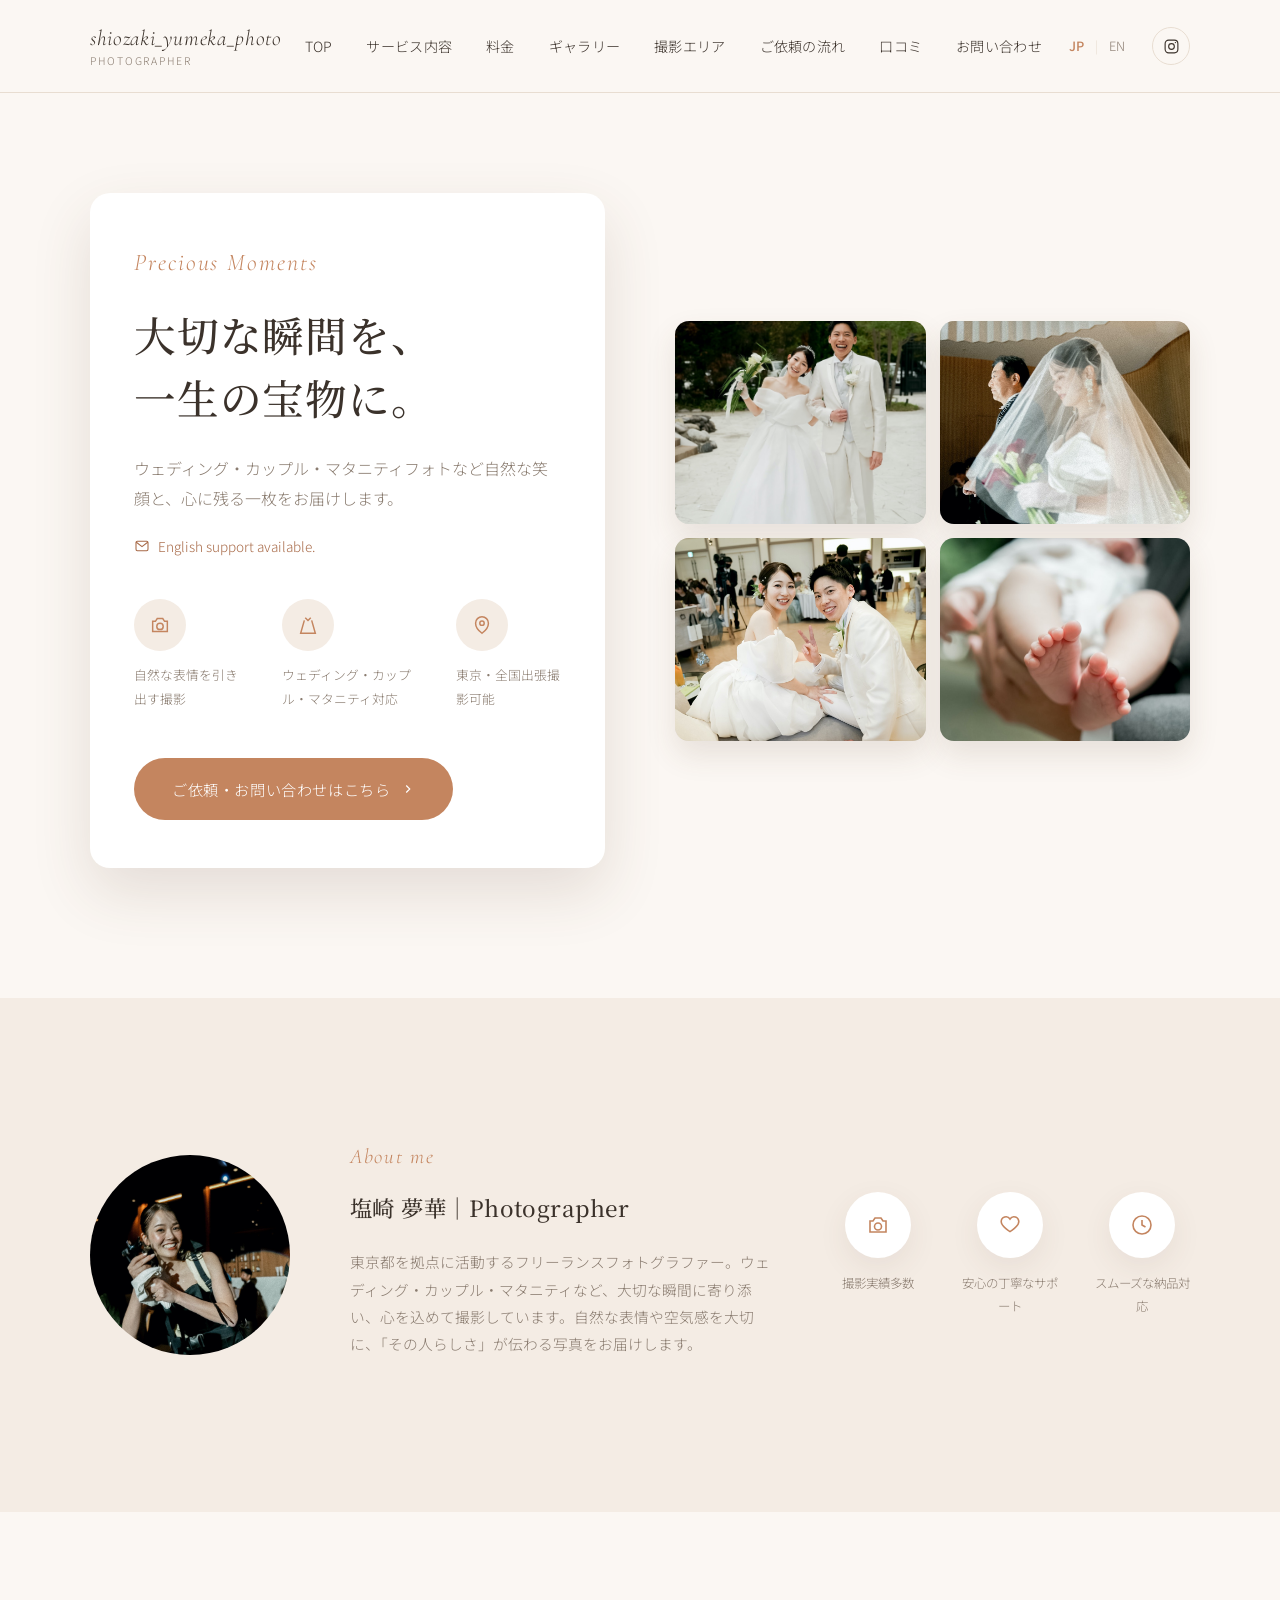
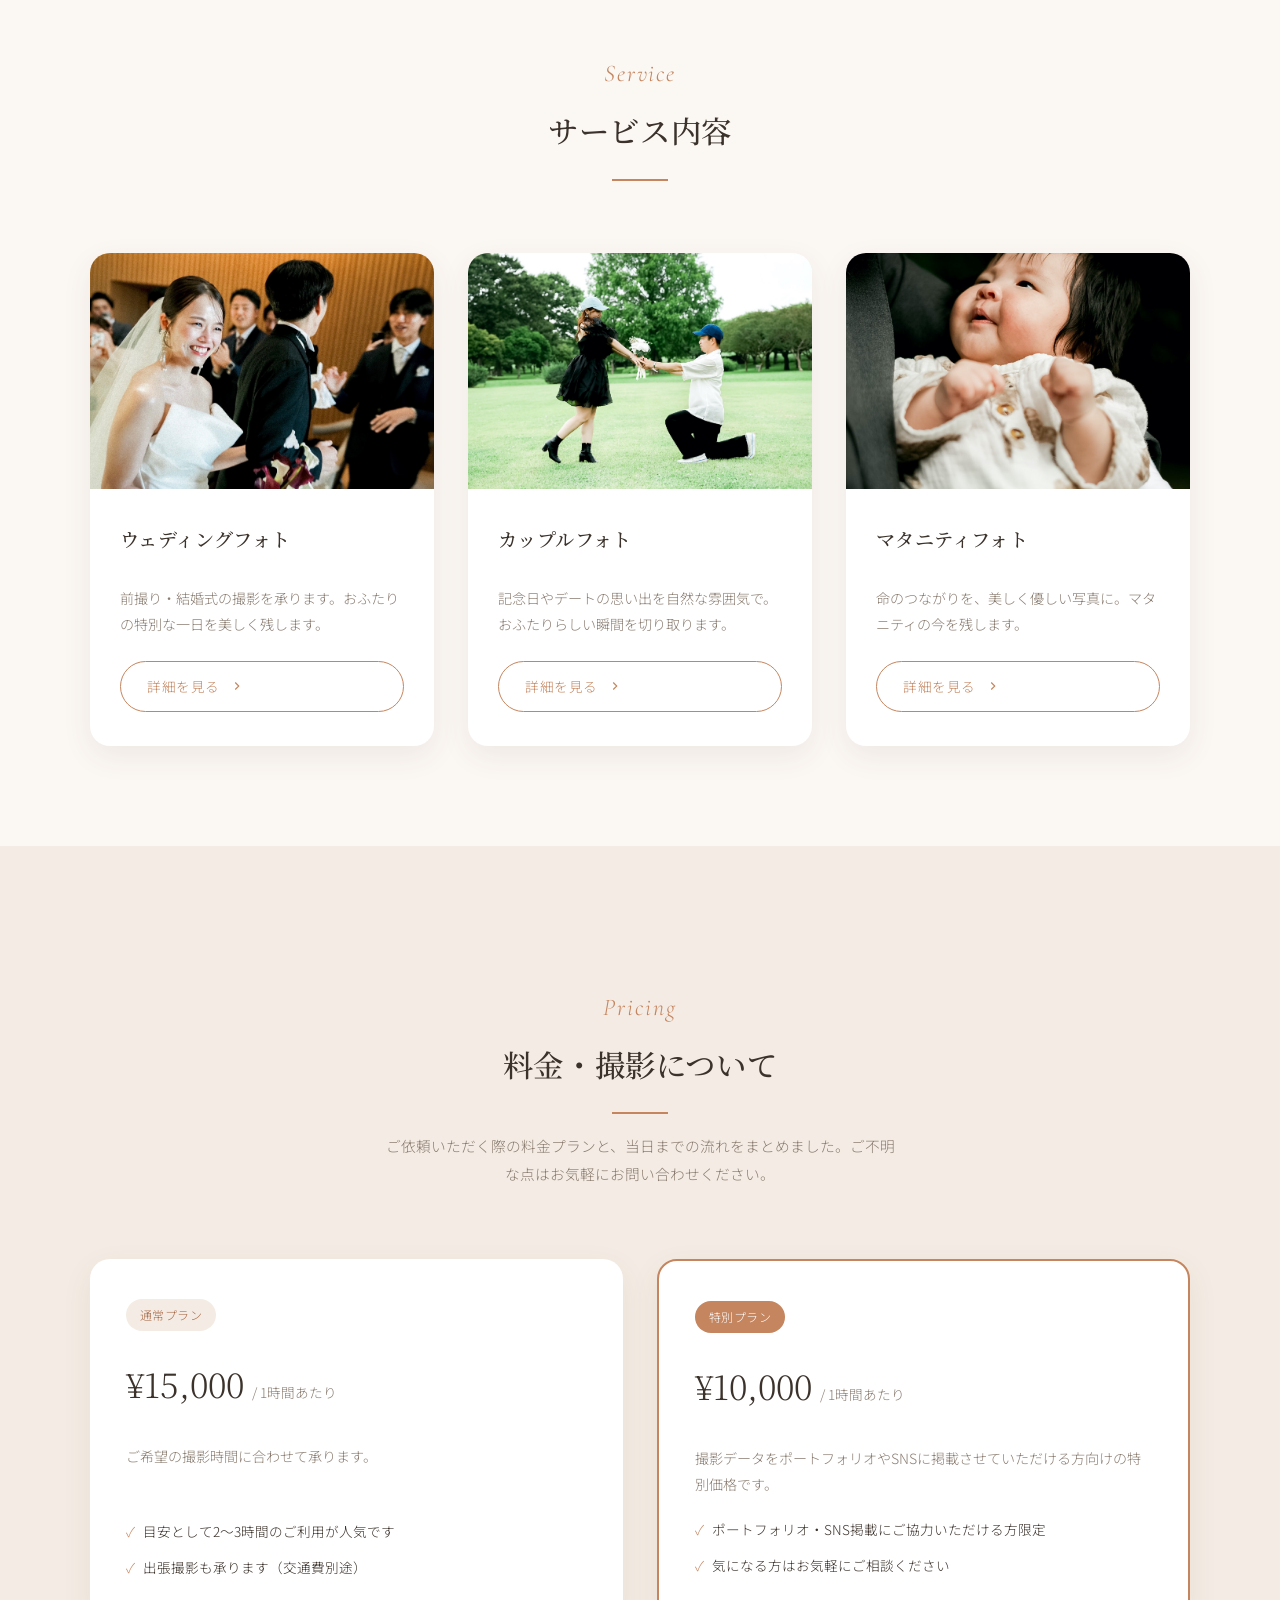
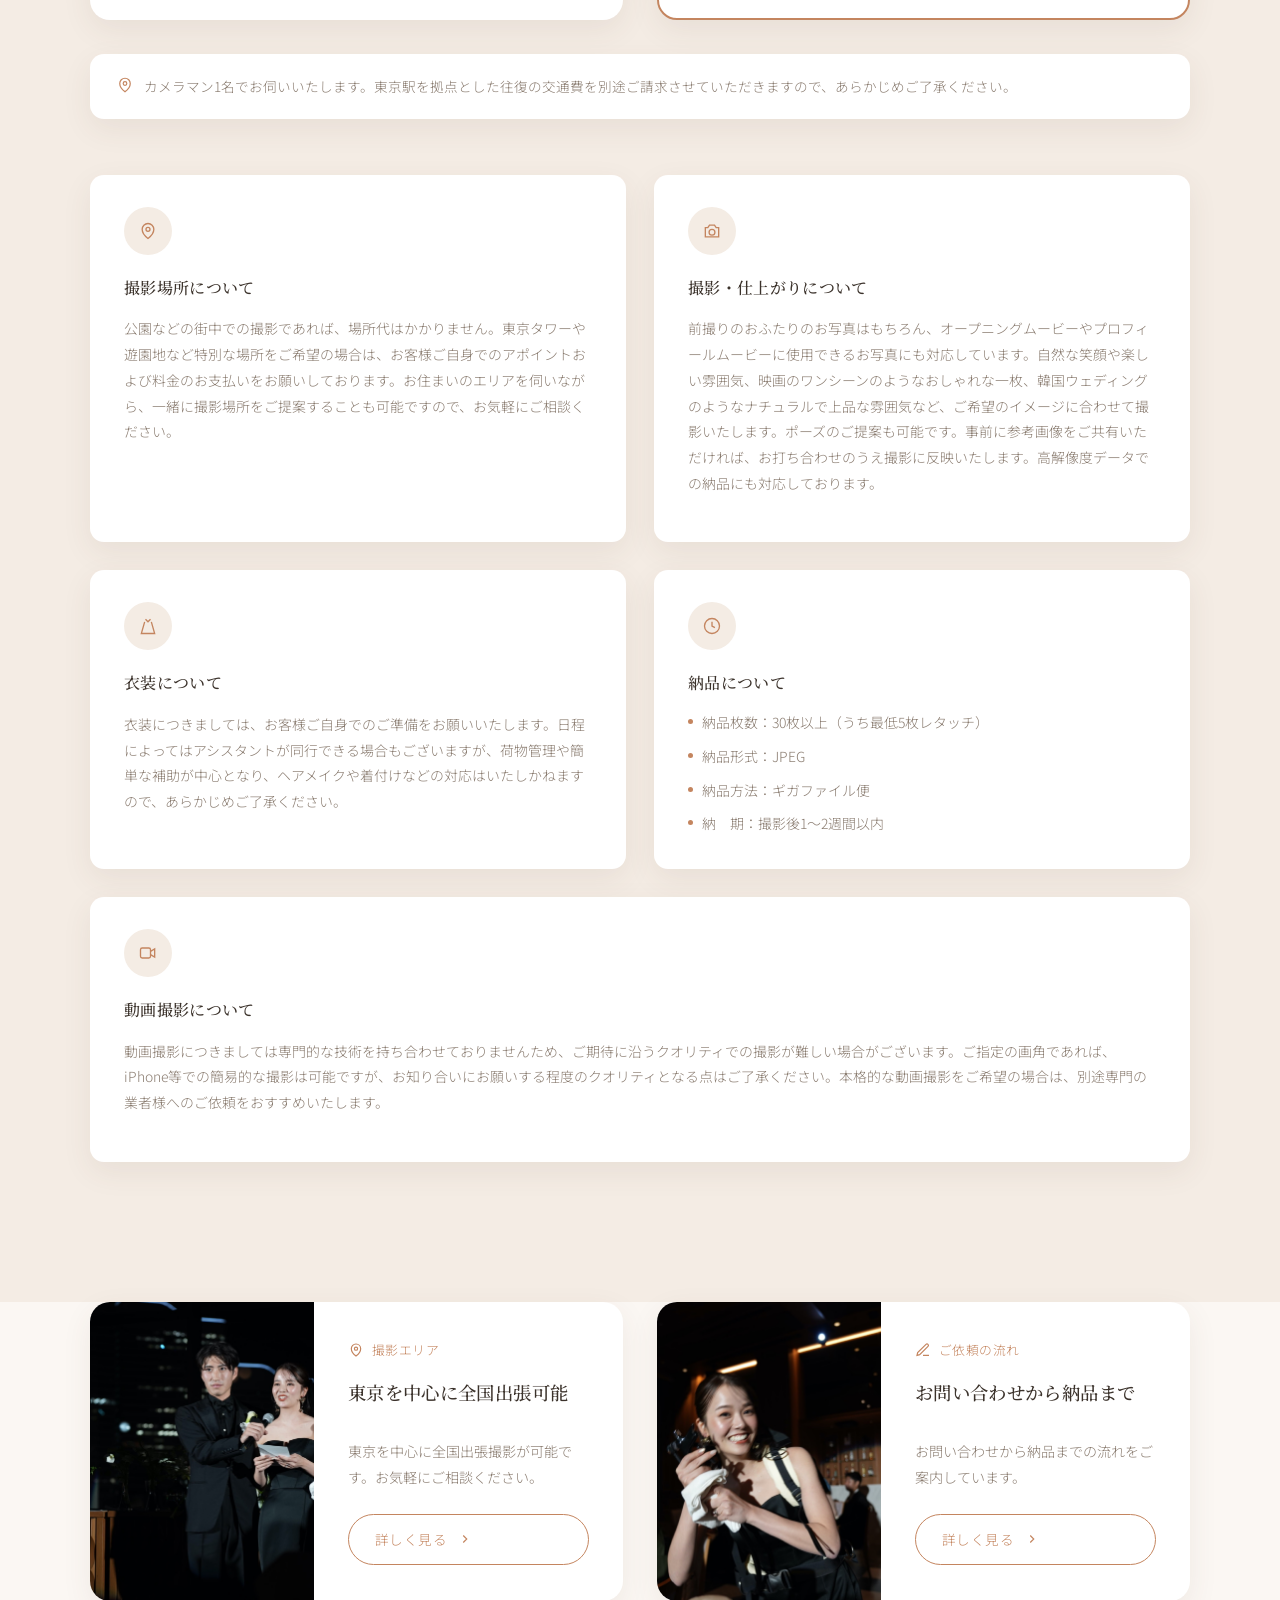
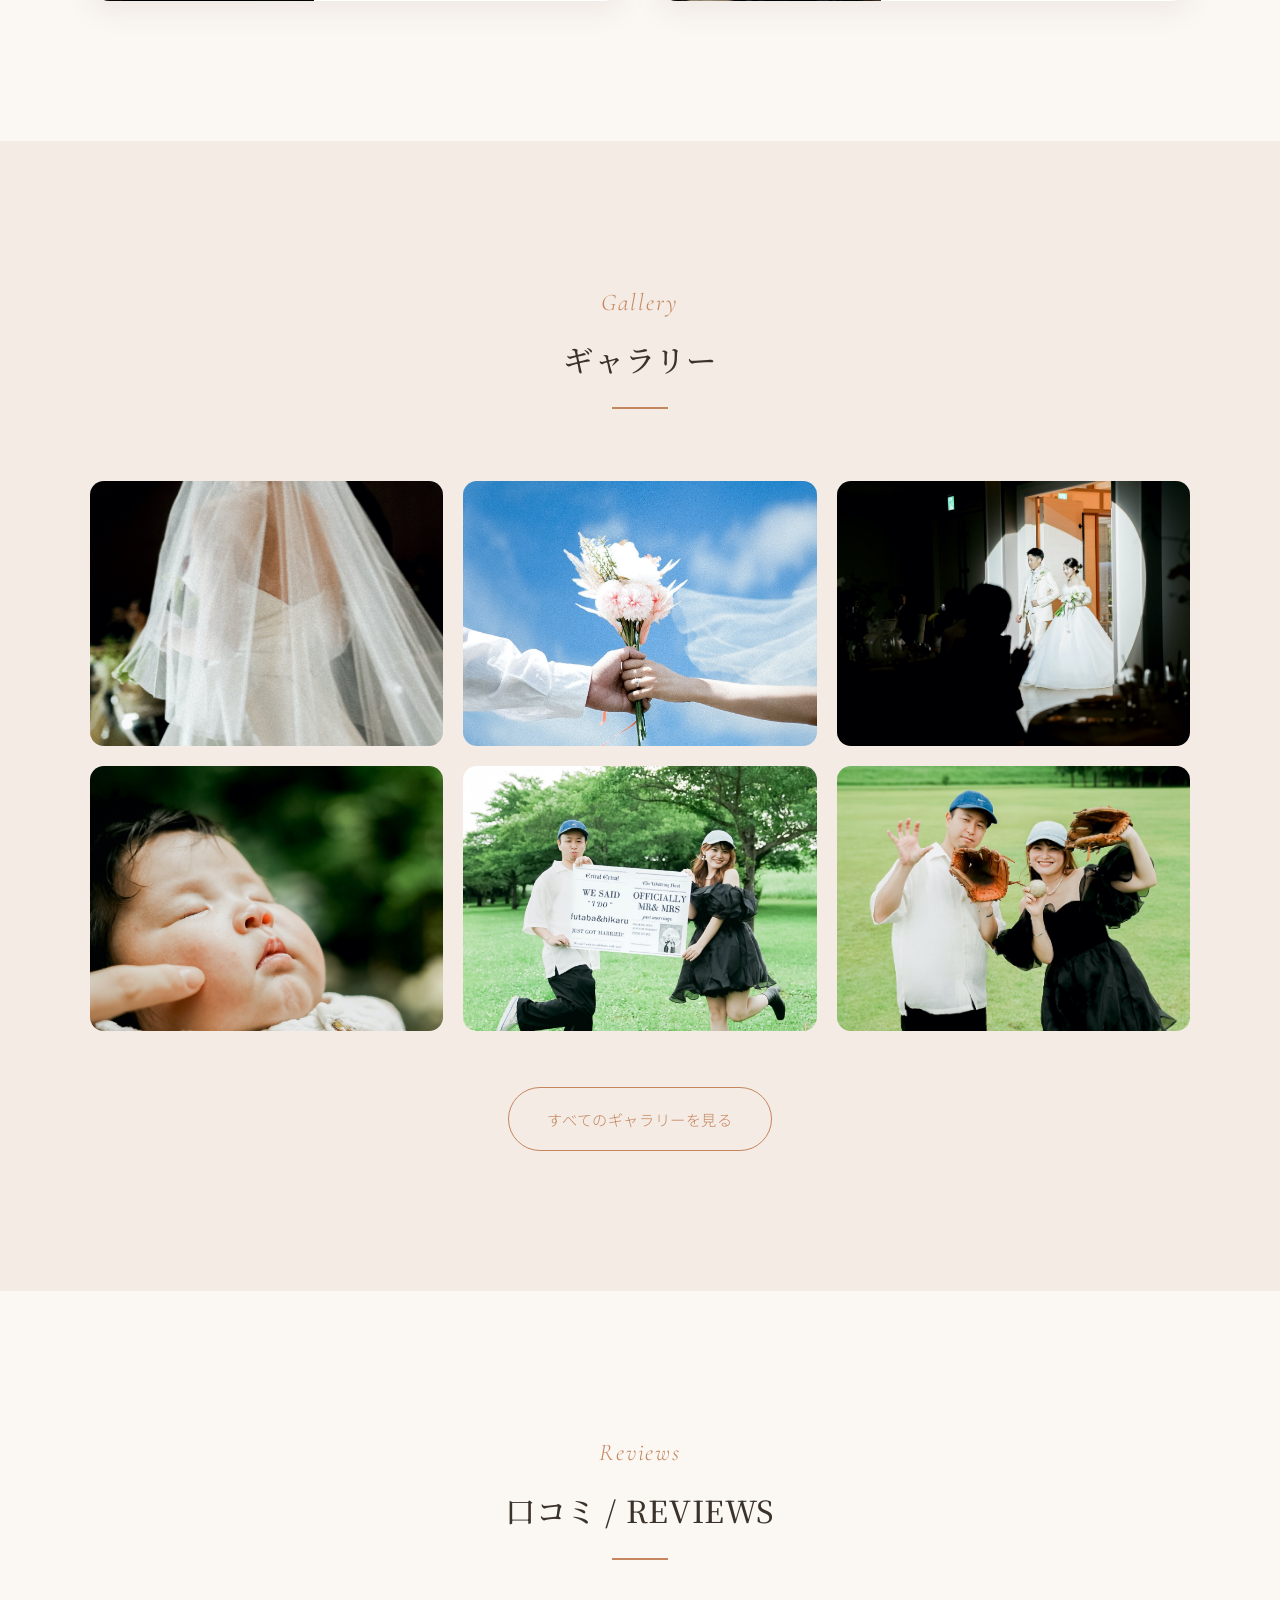
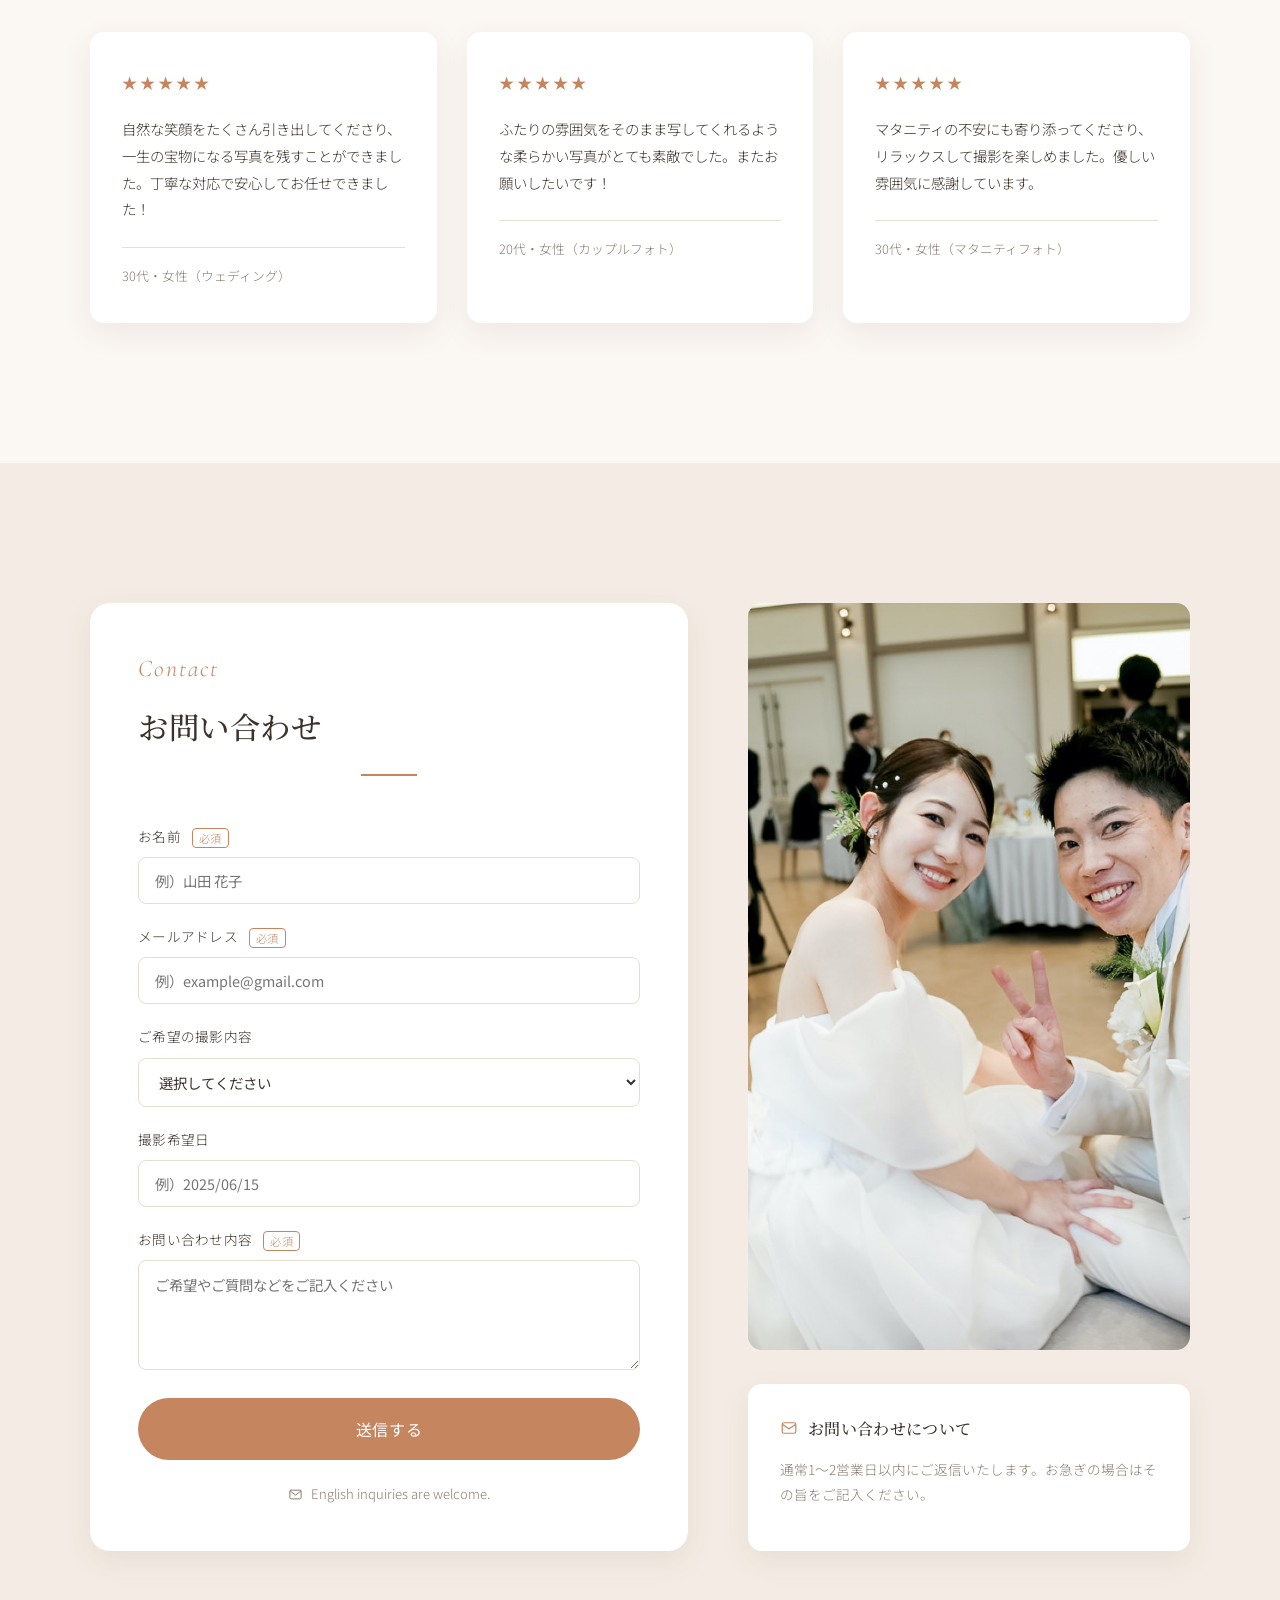
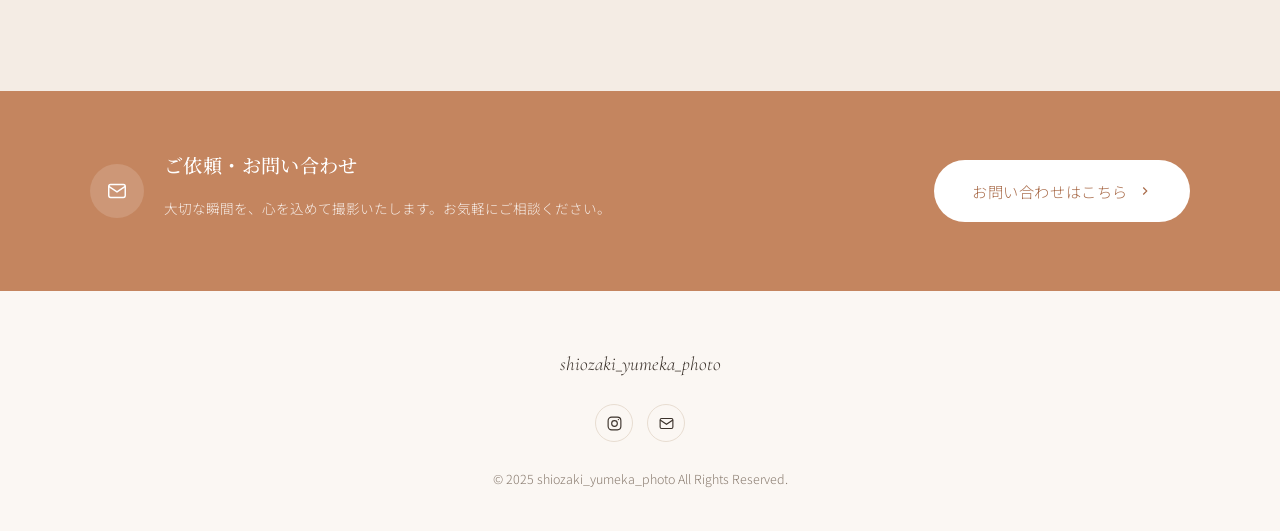
==== commit 1c439920: "Turn hero photo into a 4-photo collage and float the hero text card Replaces the single hero image w" ====
--- a/index.html
+++ b/index.html
@@ -86,8 +86,11 @@
     </div>
 
     <div class="hero-media">
-      <div class="ph">
-        <img src="img/hero.jpg" alt="ウェディングフォト撮影の様子">
+      <div class="hero-collage">
+        <div class="ph"><img src="img/hero.jpg" alt="ウェディングフォト撮影の様子"></div>
+        <div class="ph"><img src="img/hero-2.jpg" alt="ウェディングフォト"></div>
+        <div class="ph"><img src="img/hero-3.jpg" alt="カップルフォト"></div>
+        <div class="ph"><img src="img/hero-4.jpg" alt="マタニティフォト"></div>
       </div>
     </div>
   </div>
--- a/css/style.css
+++ b/css/style.css
@@ -387,6 +387,35 @@
 
 .hero-media .ph { width: 100%; aspect-ratio: 4 / 3; min-height: 420px; }
 
+.hero-copy {
+  position: relative;
+  background: var(--bg-card);
+  border-radius: var(--radius-lg);
+  padding: 48px 44px;
+  box-shadow: 0 24px 60px rgba(90, 65, 45, 0.14);
+  z-index: 2;
+}
+
+.hero-collage {
+  display: grid;
+  grid-template-columns: 1fr 1fr;
+  grid-template-rows: 1fr 1fr;
+  gap: 14px;
+  width: 100%;
+  min-width: 0;
+  aspect-ratio: 4 / 3;
+  min-height: 420px;
+}
+
+.hero-collage .ph {
+  width: 100%;
+  height: 100%;
+  min-width: 0;
+  aspect-ratio: auto;
+  min-height: 0;
+  box-shadow: 0 14px 30px rgba(90, 65, 45, 0.12);
+}
+
 /* =========================================================
    ABOUT
    ========================================================= */
@@ -937,6 +966,9 @@
   .cta-banner .container { flex-direction: column; text-align: center; }
 
   .contact-form { padding: 44px 28px; }
+
+  .hero-copy { padding: 36px 28px; }
+  .hero-collage { min-height: 340px; }
 }
 
 @media (max-width: 600px) {
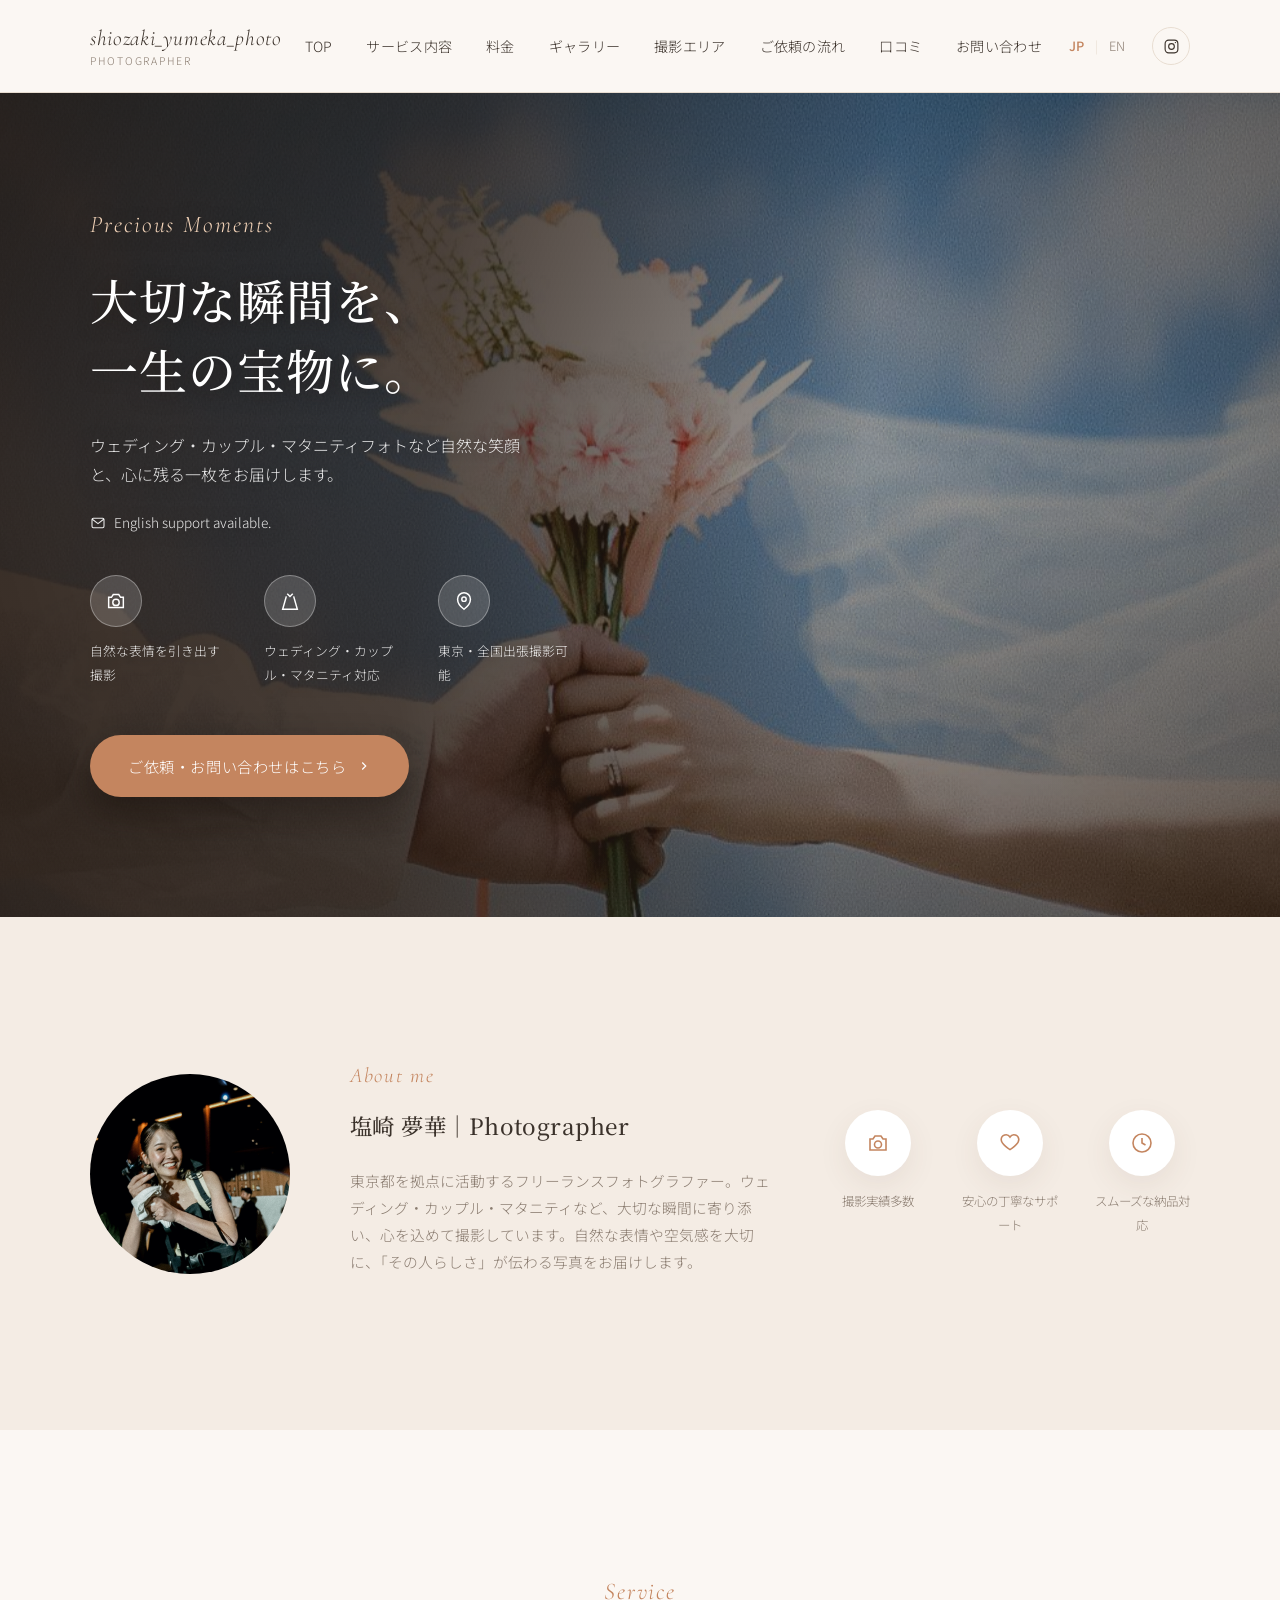
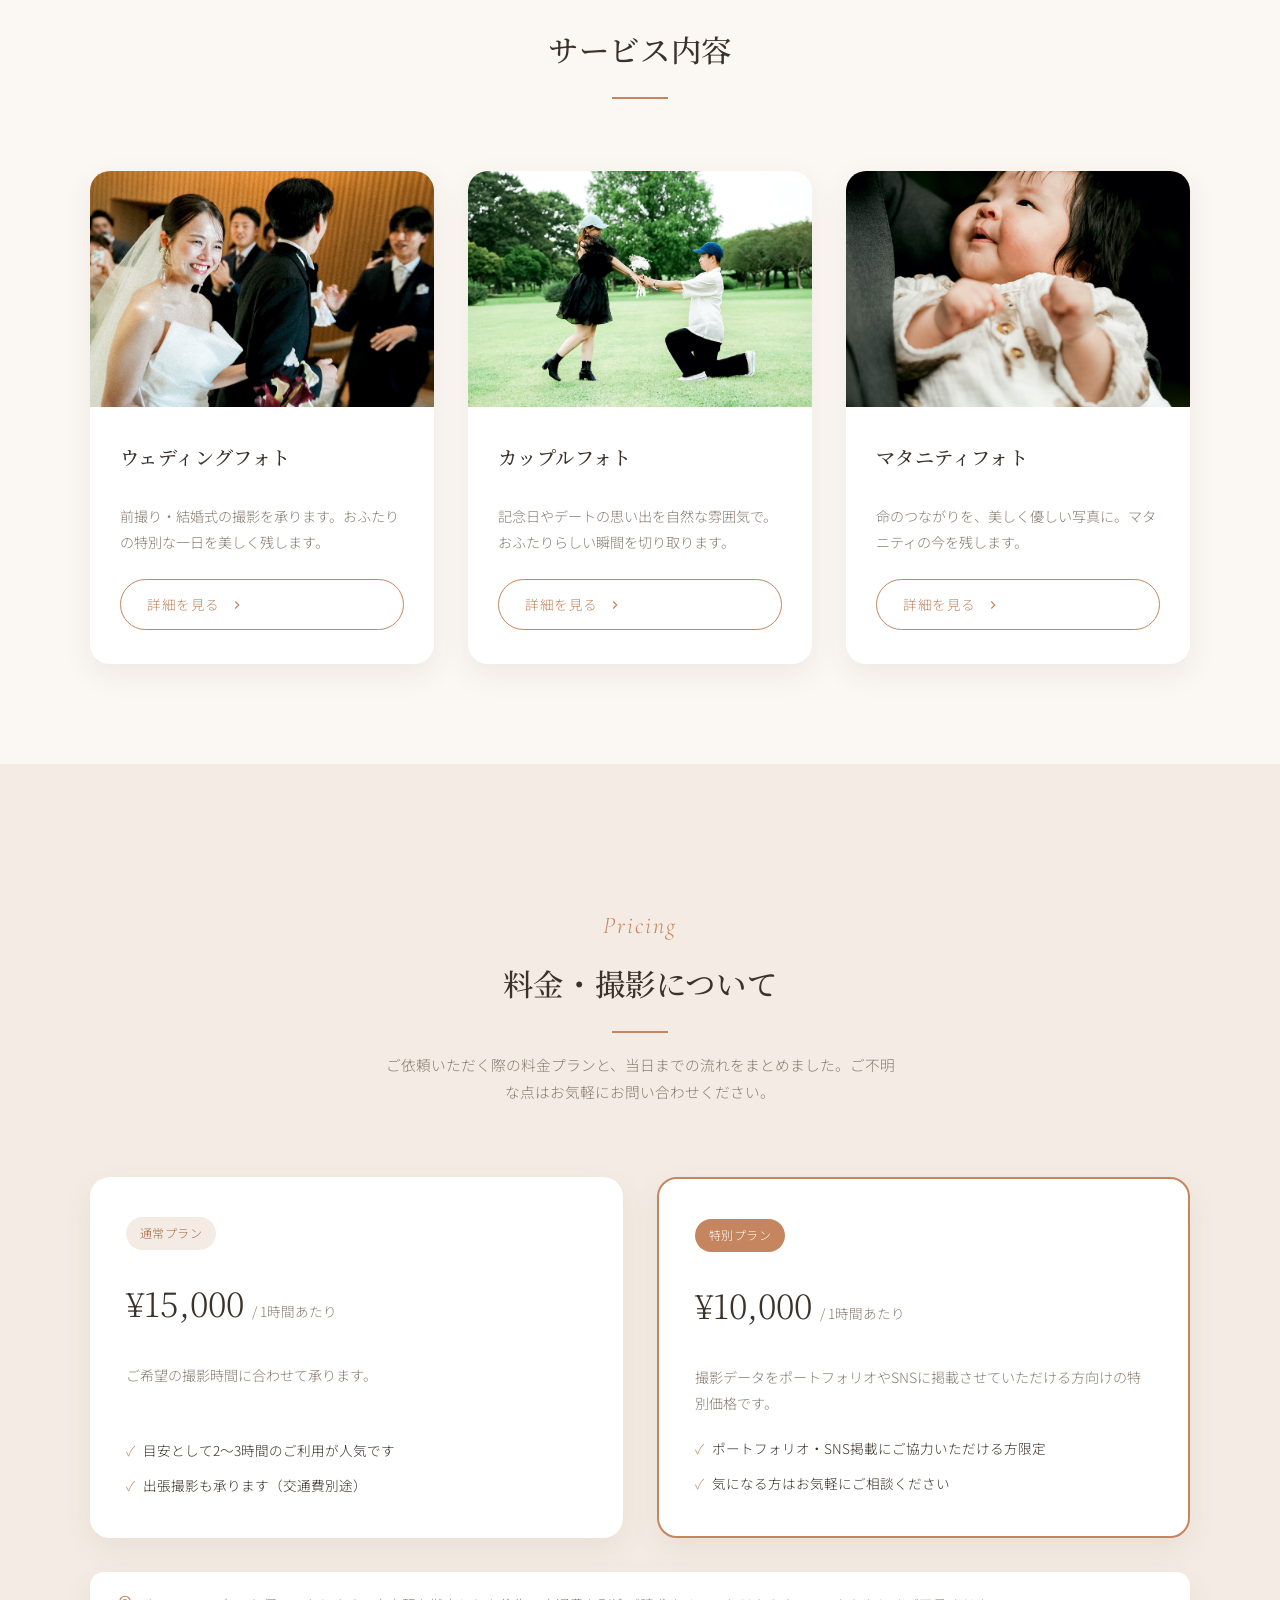
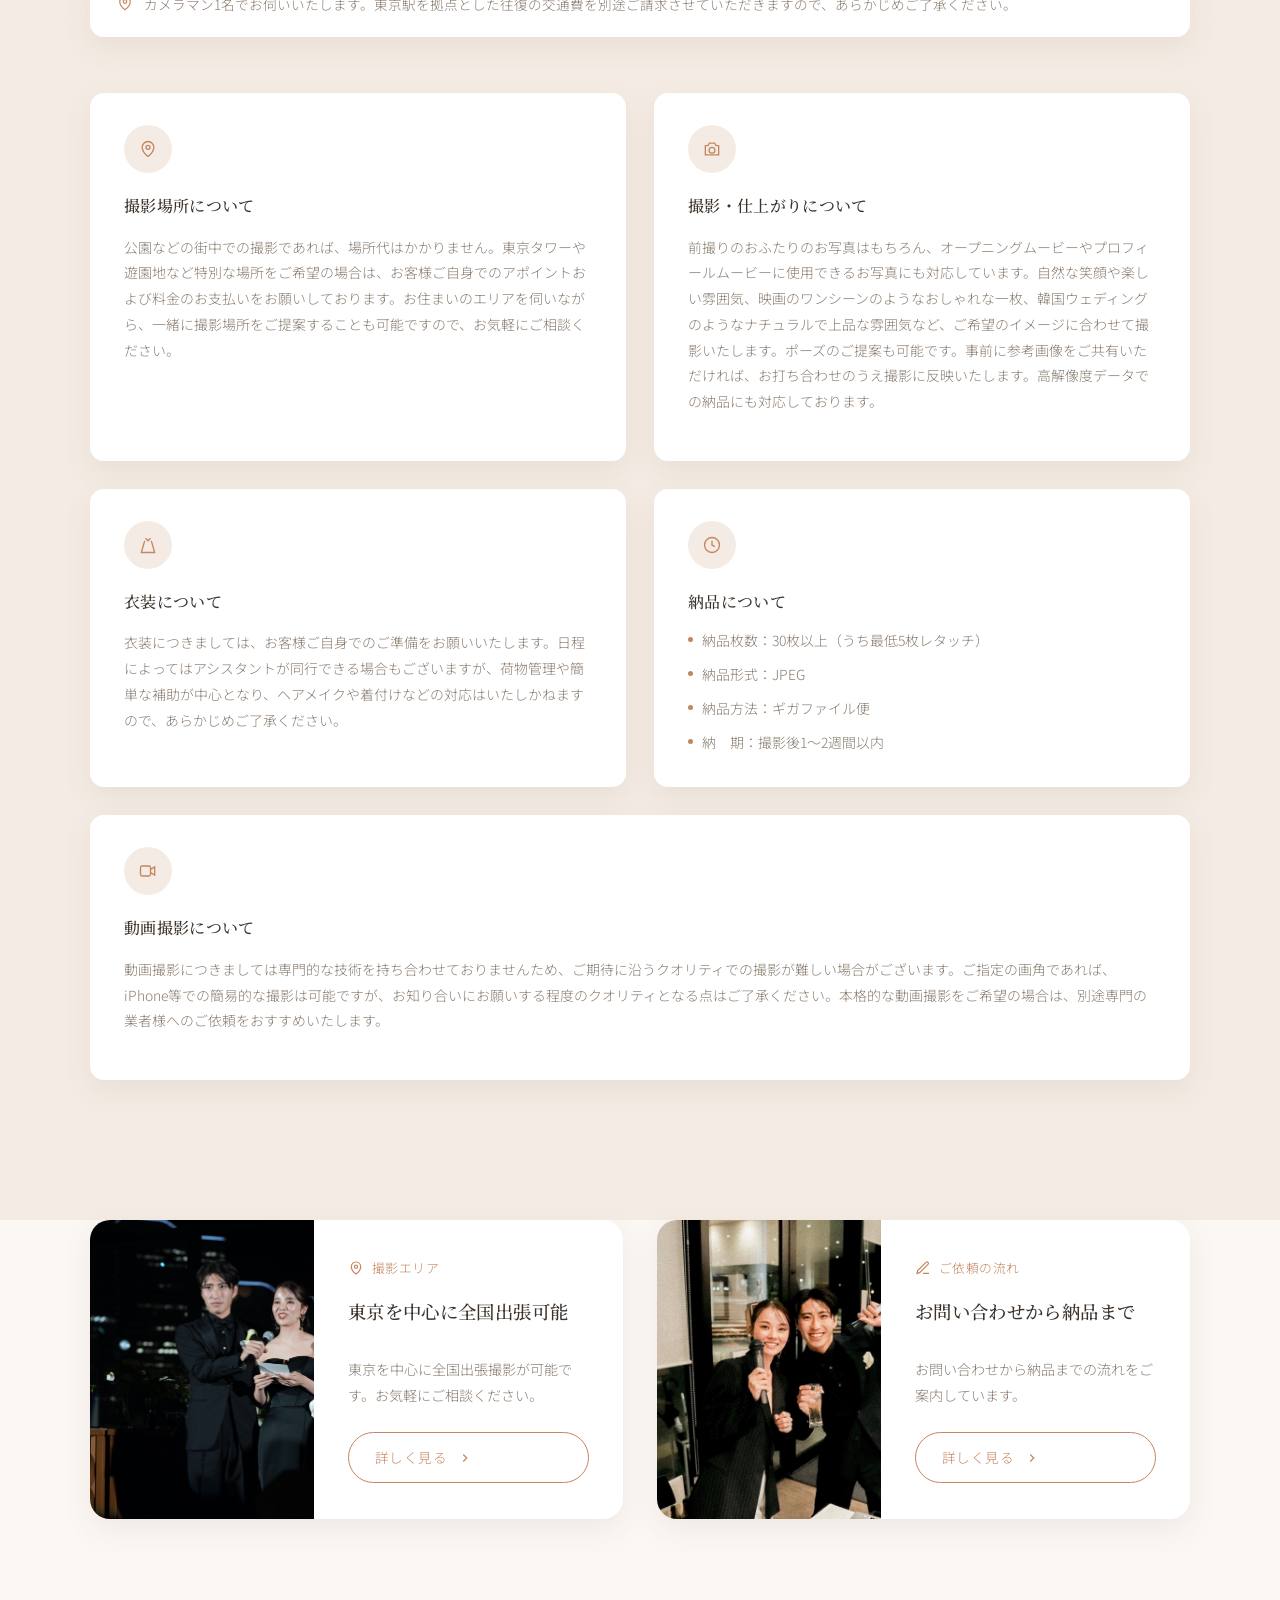
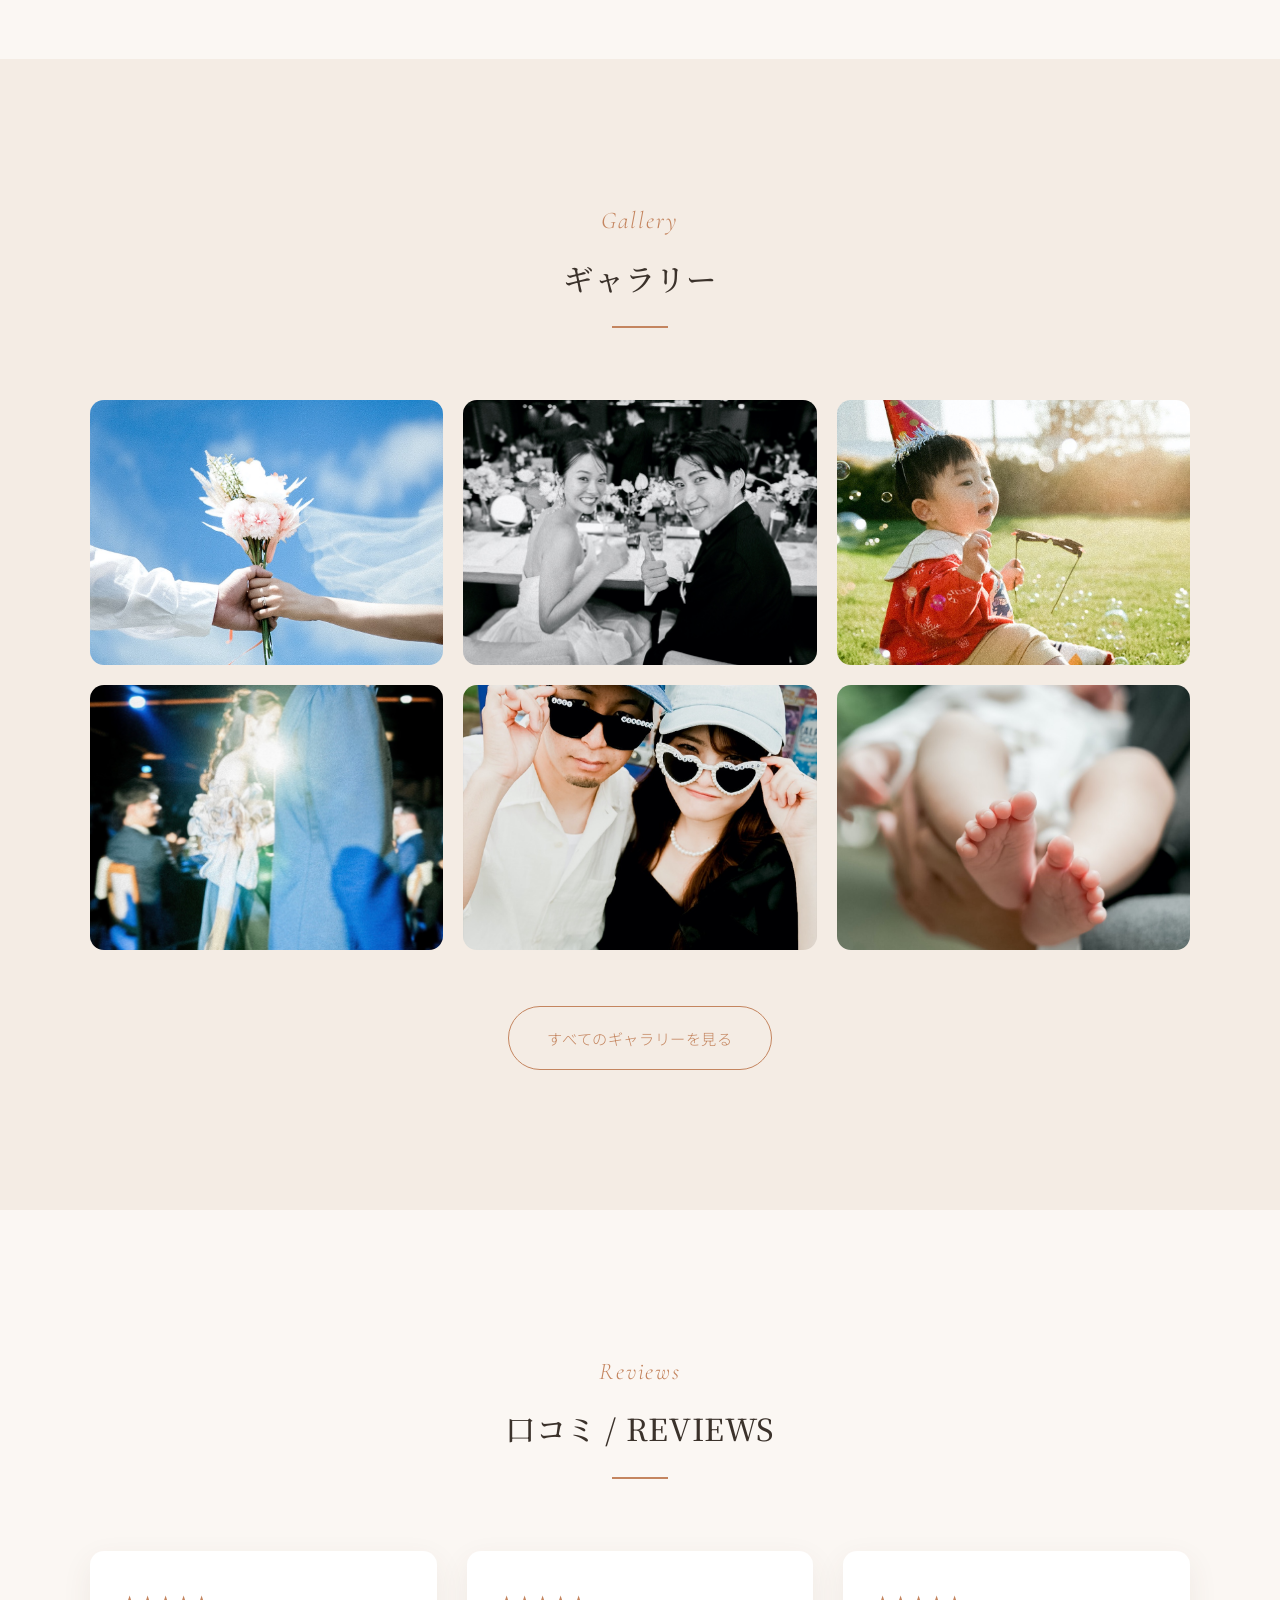
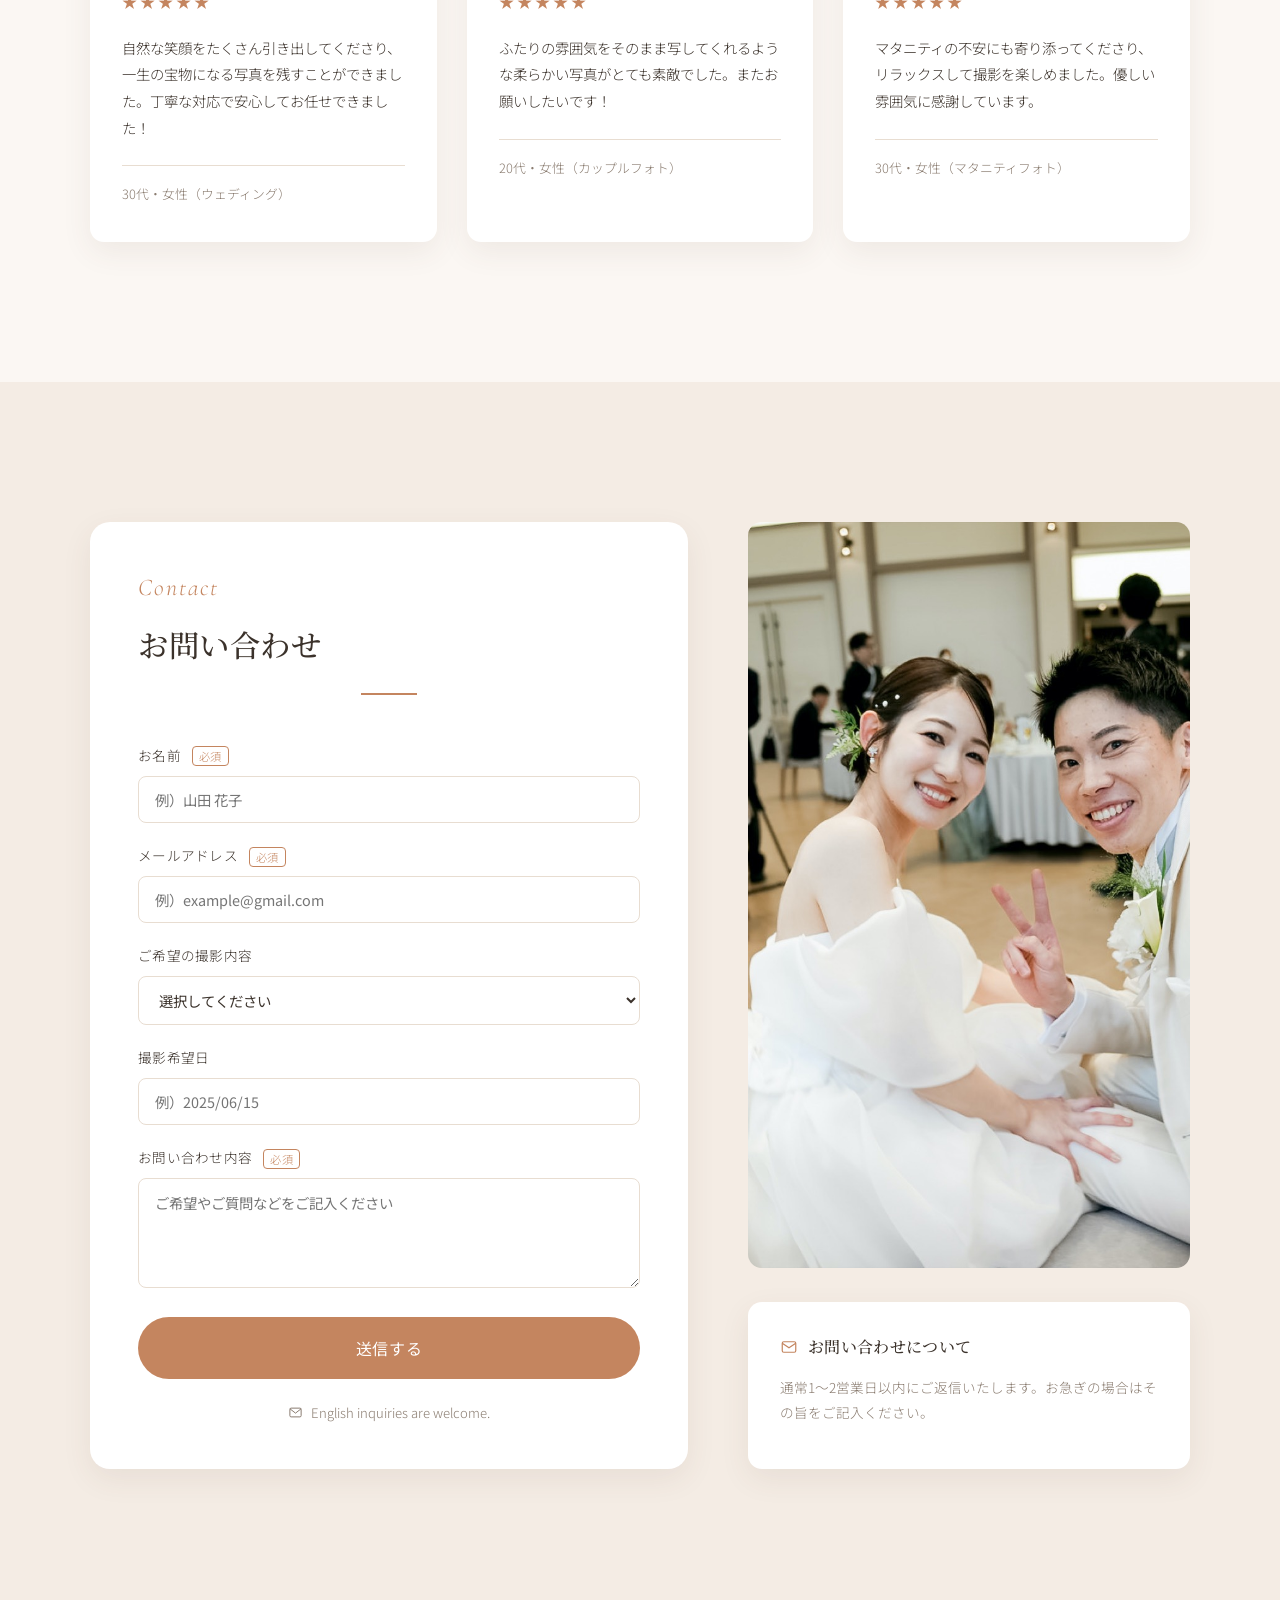
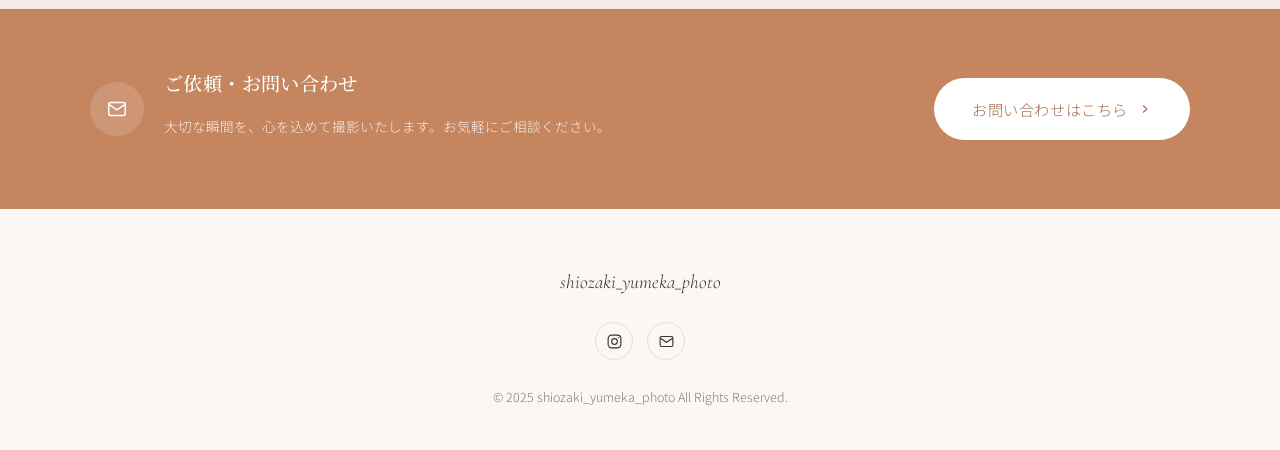
==== commit 387b3fe7: "Make the hero a full-bleed photo slideshow with animated overlay copy The first view now cycles all " ====
--- a/index.html
+++ b/index.html
@@ -48,6 +48,11 @@
 
 <!-- ============ HERO ============ -->
 <section class="hero" id="top">
+  <div class="hero-slideshow" data-slides="38" data-slide-base="img/slides/">
+    <div class="hero-slide is-active"><img src="img/slides/slide-01.jpg" alt="" fetchpriority="high"></div>
+  </div>
+  <div class="hero-veil"></div>
+
   <div class="container">
     <div class="hero-copy">
       <span class="eyebrow">Precious Moments</span>
@@ -84,15 +89,6 @@
         <svg viewBox="0 0 24 24" fill="none" stroke="currentColor" stroke-width="2"><path d="M9 6l6 6-6 6"/></svg>
       </a>
     </div>
-
-    <div class="hero-media">
-      <div class="hero-collage">
-        <div class="ph"><img src="img/hero.jpg" alt="ウェディングフォト撮影の様子"></div>
-        <div class="ph"><img src="img/hero-2.jpg" alt="ウェディングフォト"></div>
-        <div class="ph"><img src="img/hero-3.jpg" alt="カップルフォト"></div>
-        <div class="ph"><img src="img/hero-4.jpg" alt="マタニティフォト"></div>
-      </div>
-    </div>
   </div>
 </section>
 
--- a/css/style.css
+++ b/css/style.css
@@ -318,31 +318,98 @@
    HERO
    ========================================================= */
 .hero {
-  padding: 100px 0 130px;
+  position: relative;
+  min-height: calc(100vh - 92px);
+  display: flex;
+  align-items: center;
+  padding: 110px 0 120px;
+  overflow: hidden;
+}
+
+/* ---------- full-bleed background slideshow ---------- */
+.hero-slideshow {
+  position: absolute;
+  inset: 0;
+  z-index: 0;
+  background: var(--ph-bg);
+}
+
+.hero-slide {
+  position: absolute;
+  inset: 0;
+  opacity: 0;
+  transition: opacity 1.6s ease-in-out;
+}
+
+.hero-slide.is-active { opacity: 1; }
+
+.hero-slide img {
+  width: 100%;
+  height: 100%;
+  object-fit: cover;
+  display: block;
+}
+
+/* slow drift so the still photos keep moving while they're on screen */
+@keyframes hero-kenburns {
+  from { transform: scale(1) translate3d(0, 0, 0); }
+  to   { transform: scale(1.09) translate3d(-1.2%, -1%, 0); }
+}
+
+.hero-slide.is-active img {
+  animation: hero-kenburns 7s ease-out forwards;
+}
+
+/* keeps the copy legible over every photo in the rotation */
+.hero-veil {
+  position: absolute;
+  inset: 0;
+  z-index: 1;
+  background:
+    linear-gradient(
+      96deg,
+      rgba(38, 26, 18, 0.9) 0%,
+      rgba(38, 26, 18, 0.78) 34%,
+      rgba(38, 26, 18, 0.36) 66%,
+      rgba(38, 26, 18, 0.52) 100%
+    ),
+    linear-gradient(
+      180deg,
+      rgba(30, 20, 14, 0.3) 0%,
+      rgba(30, 20, 14, 0.08) 45%,
+      rgba(30, 20, 14, 0.42) 100%
+    );
 }
 
 .hero .container {
-  display: grid;
-  grid-template-columns: 1fr 1fr;
-  gap: 70px;
-  align-items: center;
-}
-
-.hero .container > * { min-width: 0; }
-
-.hero-copy .eyebrow { margin-bottom: 18px; }
+  position: relative;
+  z-index: 2;
+  width: 100%;
+}
+
+.hero-copy {
+  max-width: 640px;
+  color: #fff;
+  text-shadow: 0 2px 18px rgba(28, 18, 12, 0.55);
+}
+
+.hero-copy .eyebrow {
+  margin-bottom: 18px;
+  color: #f2d3b8;
+}
 
 .hero-copy h1 {
-  font-size: 2.6rem;
-  line-height: 1.5;
+  font-size: 3rem;
+  line-height: 1.45;
   margin-bottom: 26px;
+  color: #fff;
 }
 
 .hero-copy p.lead {
-  color: var(--text-light);
+  color: rgba(255, 255, 255, 0.88);
   font-size: 1rem;
   margin-bottom: 20px;
-  max-width: 440px;
+  max-width: 460px;
 }
 
 .support-note {
@@ -350,7 +417,7 @@
   align-items: center;
   gap: 8px;
   font-size: 0.85rem;
-  color: var(--accent-dark);
+  color: rgba(255, 255, 255, 0.9);
   margin-bottom: 40px;
 }
 
@@ -369,51 +436,66 @@
   gap: 12px;
   max-width: 140px;
   font-size: 0.8rem;
-  color: var(--text-light);
+  color: rgba(255, 255, 255, 0.88);
 }
 
 .hero-features .icon-circle {
   width: 52px;
   height: 52px;
   border-radius: 50%;
-  background: var(--bg-alt);
+  background: rgba(255, 255, 255, 0.16);
+  border: 1px solid rgba(255, 255, 255, 0.32);
+  backdrop-filter: blur(6px);
   display: flex;
   align-items: center;
   justify-content: center;
-  color: var(--accent);
+  color: #fff;
 }
 
 .hero-features .icon-circle svg { width: 22px; height: 22px; }
 
-.hero-media .ph { width: 100%; aspect-ratio: 4 / 3; min-height: 420px; }
-
-.hero-copy {
-  position: relative;
-  background: var(--bg-card);
-  border-radius: var(--radius-lg);
-  padding: 48px 44px;
-  box-shadow: 0 24px 60px rgba(90, 65, 45, 0.14);
-  z-index: 2;
-}
-
-.hero-collage {
-  display: grid;
-  grid-template-columns: 1fr 1fr;
-  grid-template-rows: 1fr 1fr;
-  gap: 14px;
-  width: 100%;
-  min-width: 0;
-  aspect-ratio: 4 / 3;
-  min-height: 420px;
-}
-
-.hero-collage .ph {
-  width: 100%;
-  height: 100%;
-  min-width: 0;
-  aspect-ratio: auto;
-  min-height: 0;
-  box-shadow: 0 14px 30px rgba(90, 65, 45, 0.12);
+.hero-copy .btn {
+  box-shadow: 0 16px 34px rgba(20, 12, 8, 0.42);
+  text-shadow: none;
+}
+
+/* copy rises into place on load, one line after another */
+@keyframes hero-rise {
+  from { opacity: 0; transform: translateY(28px); }
+  to   { opacity: 1; transform: none; }
+}
+
+.hero-copy > * {
+  animation: hero-rise 0.9s cubic-bezier(0.22, 0.7, 0.3, 1) both;
+}
+
+.hero-copy > *:nth-child(1) { animation-delay: 0.15s; }
+.hero-copy > *:nth-child(2) { animation-delay: 0.28s; }
+.hero-copy > *:nth-child(3) { animation-delay: 0.41s; }
+.hero-copy > *:nth-child(4) { animation-delay: 0.54s; }
+.hero-copy > *:nth-child(5) { animation-delay: 0.67s; }
+.hero-copy > *:nth-child(6) { animation-delay: 0.8s; }
+
+/* ---------- scroll reveal (JS opts elements in; no JS = always visible) ---------- */
+.reveal {
+  opacity: 0;
+  transform: translateY(34px);
+  transition: opacity 0.8s ease, transform 0.8s cubic-bezier(0.22, 0.7, 0.3, 1);
+}
+
+.reveal.is-visible {
+  opacity: 1;
+  transform: none;
+}
+
+@media (prefers-reduced-motion: reduce) {
+  .hero-slide,
+  .reveal { transition: none; }
+
+  .hero-slide.is-active img,
+  .hero-copy > * { animation: none; }
+
+  .reveal { opacity: 1; transform: none; }
 }
 
 /* =========================================================
@@ -941,7 +1023,6 @@
 
   .nav-toggle { display: flex; }
 
-  .hero .container,
   .about .container,
   .contact .container {
     grid-template-columns: 1fr;
@@ -967,8 +1048,18 @@
 
   .contact-form { padding: 44px 28px; }
 
-  .hero-copy { padding: 36px 28px; }
-  .hero-collage { min-height: 340px; }
+  .hero { min-height: calc(100vh - 74px); padding: 80px 0 90px; }
+  .hero-copy h1 { font-size: 2.4rem; }
+
+  /* copy spans the full width here, so darken evenly instead of left-to-right */
+  .hero-veil {
+    background: linear-gradient(
+      180deg,
+      rgba(38, 26, 18, 0.74) 0%,
+      rgba(38, 26, 18, 0.62) 50%,
+      rgba(38, 26, 18, 0.8) 100%
+    );
+  }
 }
 
 @media (max-width: 600px) {
